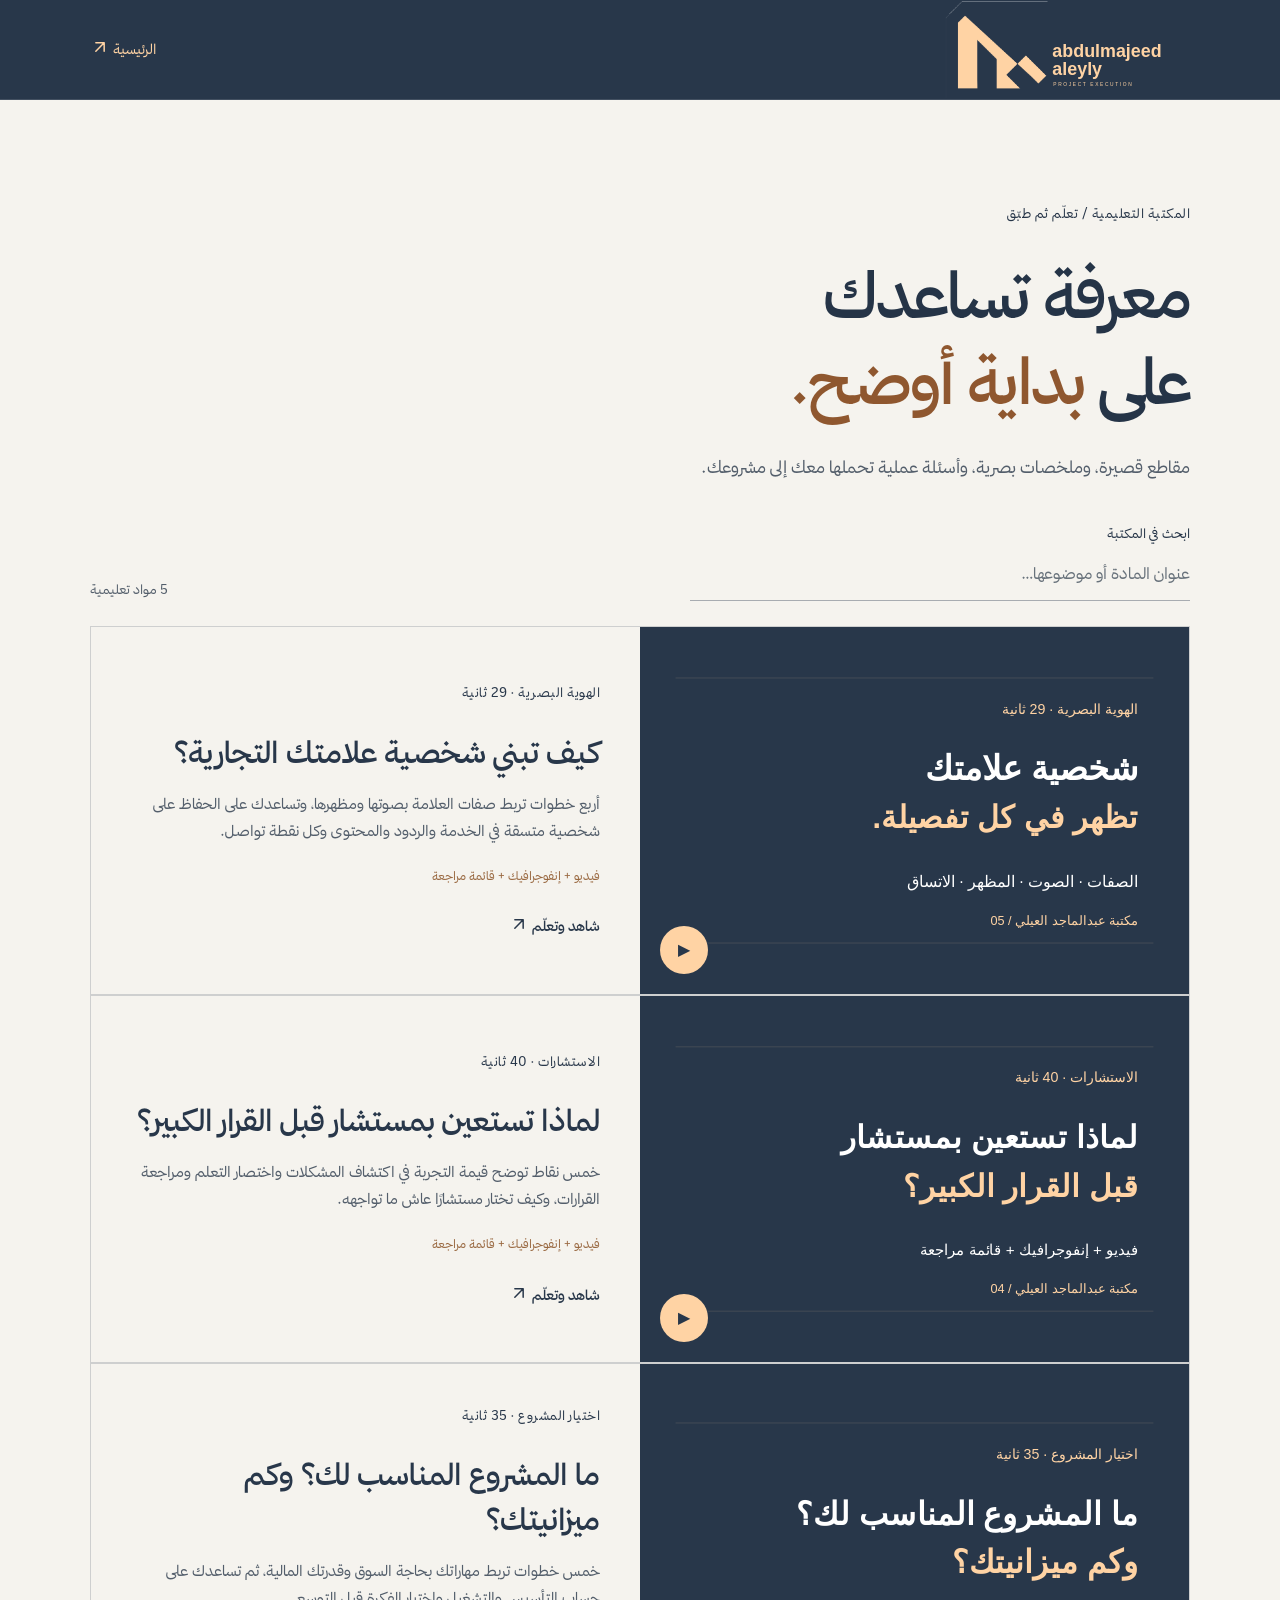
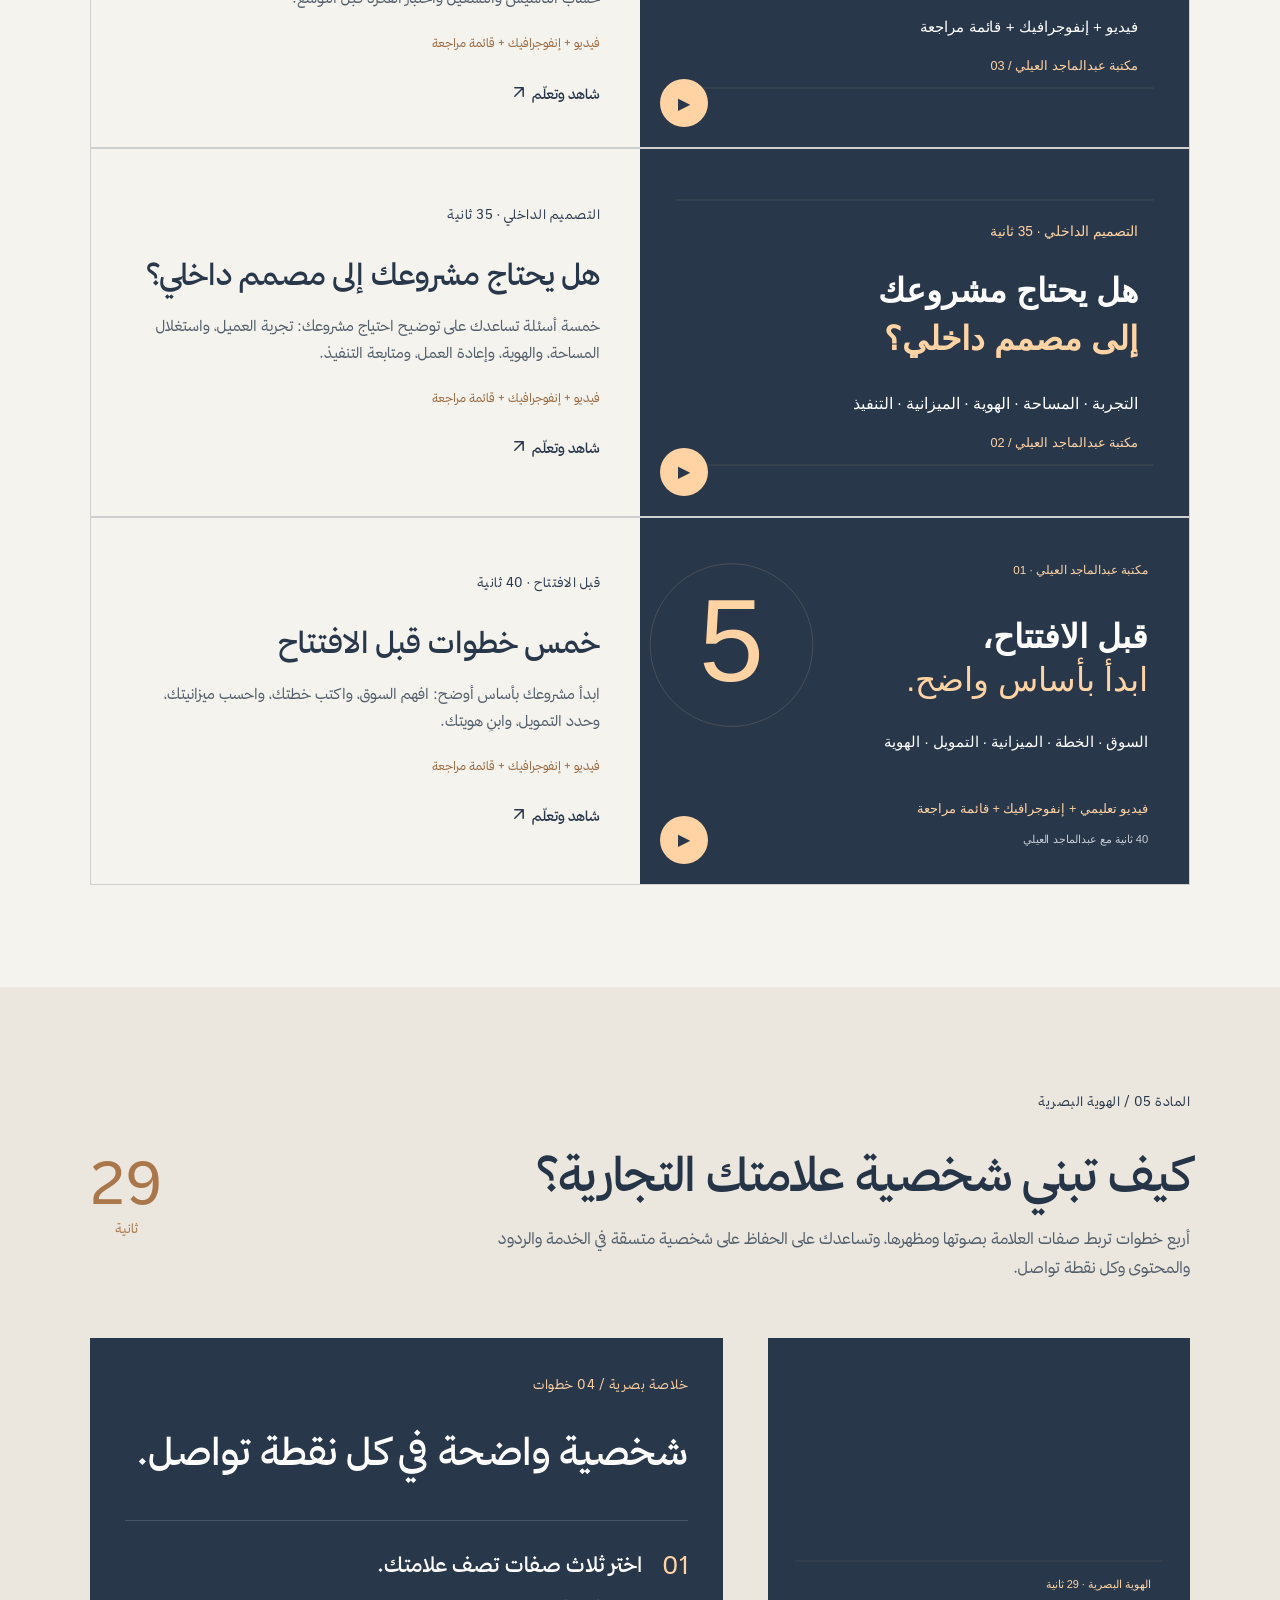
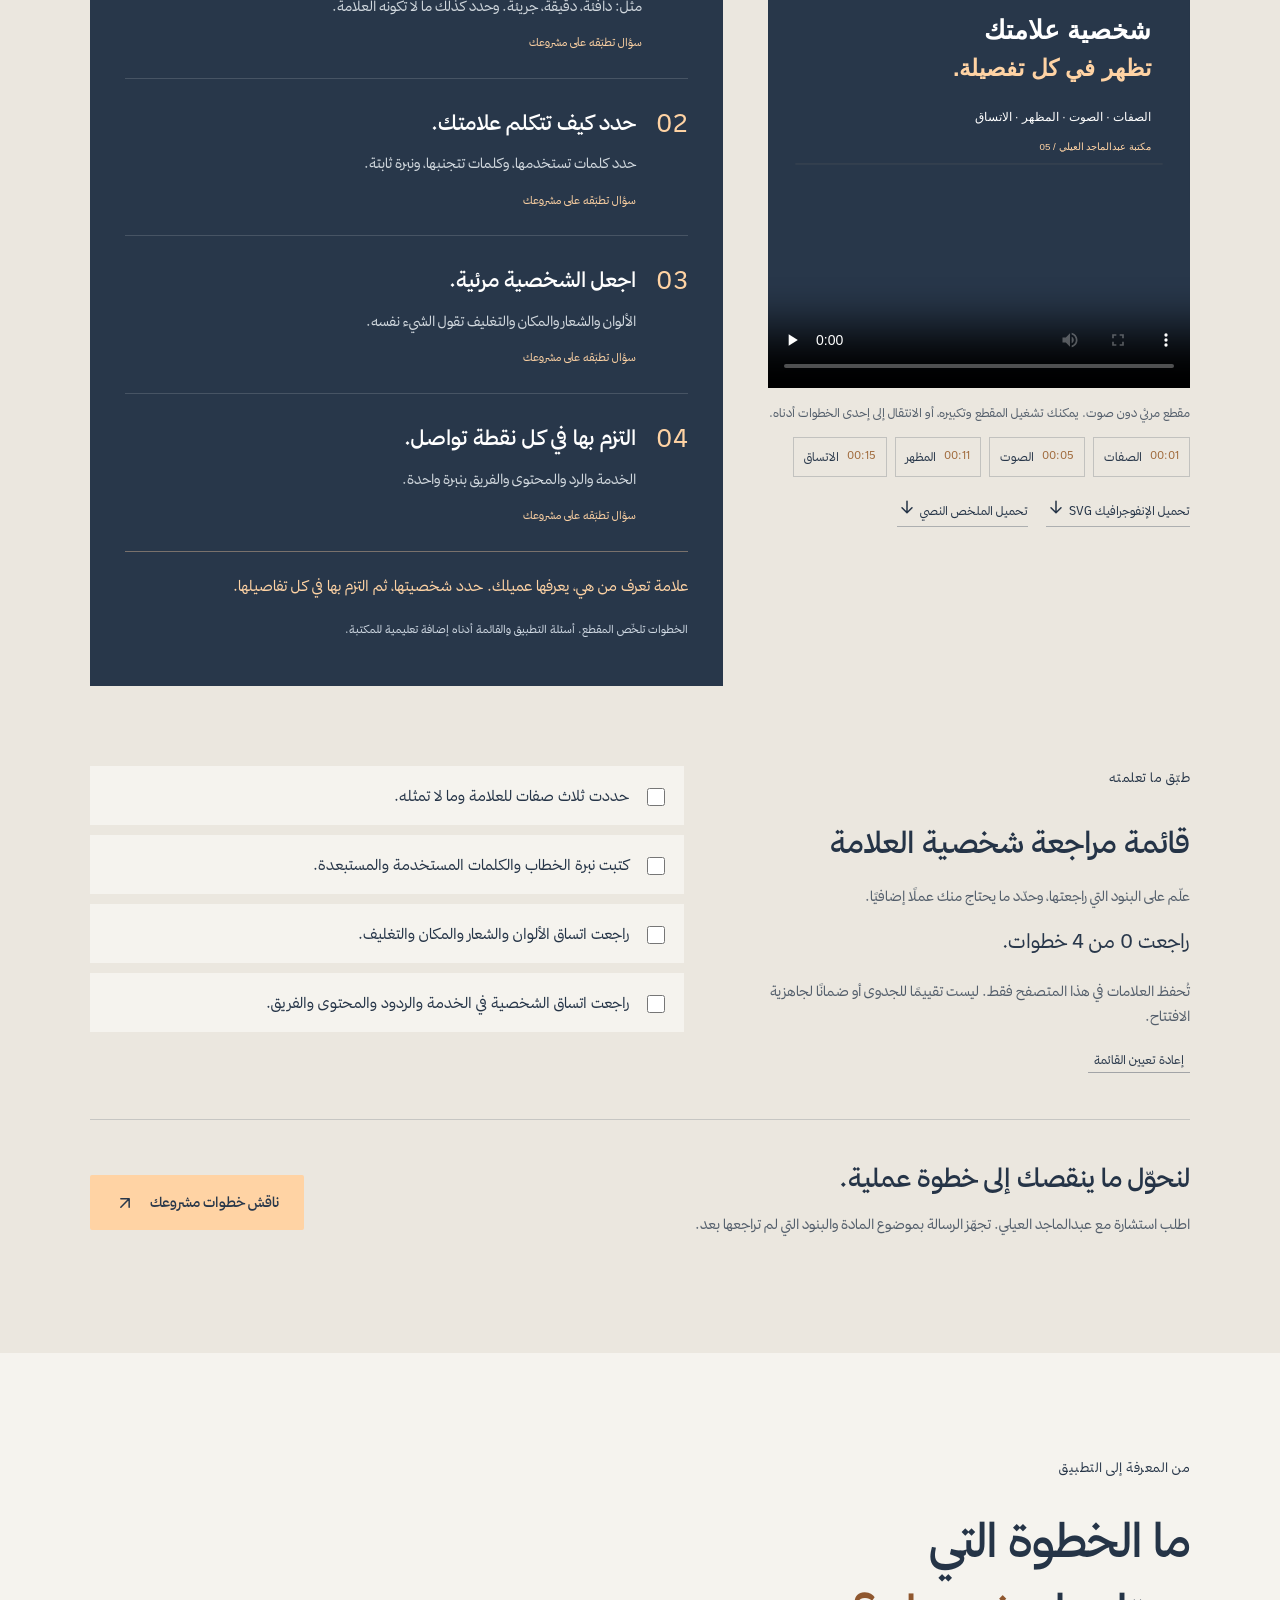
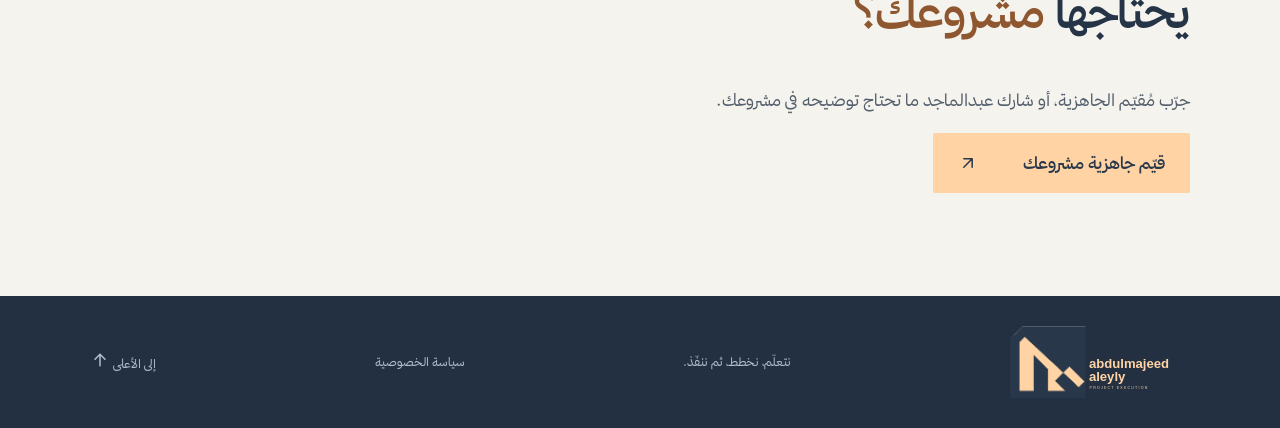
==== library.html @ bc098ac6 "Add brand personality lesson after approved removal of its black introduction" ====
<!doctype html>
<html lang="ar" dir="rtl">
<head>
<meta charset="utf-8">
<meta name="viewport" content="width=device-width,initial-scale=1">
<title>المكتبة التعليمية | عبدالماجد العيلي</title>
<meta name="description" content="فيديوهات وإنفوجرافيك وقوائم مراجعة لاختيار المشروع والميزانية والتصميم الداخلي والاستشارة وبناء شخصية العلامة مع عبدالماجد العيلي.">
<link rel="stylesheet" href="assets/font.css">
<link rel="stylesheet" href="style.css?v=20261105-polish">
<link rel="stylesheet" href="learning.css?v=20261105-polish">
<link rel="canonical" href="https://aleyly.github.io/abdulmajeed-aleyly-portfolio/library.html">
<meta name="theme-color" content="#28374a">
<link rel="icon" href="favicon.svg" type="image/svg+xml">
<meta property="og:type" content="website">
<meta property="og:locale" content="ar_SA">
<meta property="og:site_name" content="عبدالماجد العيلي">
<meta property="og:title" content="المكتبة التعليمية | عبدالماجد العيلي">
<meta property="og:description" content="فيديوهات وإنفوجرافيك وقوائم مراجعة لاختيار المشروع والميزانية والتصميم الداخلي والاستشارة وبناء شخصية العلامة مع عبدالماجد العيلي.">
<meta property="og:url" content="https://aleyly.github.io/abdulmajeed-aleyly-portfolio/library.html">
<meta property="og:image" content="https://aleyly.github.io/abdulmajeed-aleyly-portfolio/assets/social-share.jpg">
<meta property="og:image:width" content="1000">
<meta property="og:image:height" content="1200">
<meta property="og:image:alt" content="تصور تصميمي لبيرفكتو كوب في مجمع الملك فيصل الطبي بالطائف">
<meta name="twitter:card" content="summary_large_image">
<meta name="twitter:title" content="المكتبة التعليمية | عبدالماجد العيلي">
<meta name="twitter:description" content="فيديوهات وإنفوجرافيك وقوائم مراجعة لاختيار المشروع والميزانية والتصميم الداخلي والاستشارة وبناء شخصية العلامة مع عبدالماجد العيلي.">
<meta name="twitter:image" content="https://aleyly.github.io/abdulmajeed-aleyly-portfolio/assets/social-share.jpg">
<meta name="twitter:image:alt" content="تصميم داخلي لمقهى بيرفكتو كوب بأقواس وجلسات دافئة">
<link rel="stylesheet" href="enhancements.css?v=20261108-library">
<script type="application/ld+json">{"@context": "https://schema.org", "@type": "CollectionPage", "name": "المكتبة التعليمية — عبدالماجد العيلي", "url": "https://aleyly.github.io/abdulmajeed-aleyly-portfolio/library.html", "inLanguage": "ar", "mainEntity": [{"@type": "LearningResource", "name": "خمس خطوات قبل الافتتاح", "learningResourceType": "فيديو وإنفوجرافيك وقائمة مراجعة", "educationalLevel": "مبتدئ", "inLanguage": "ar", "url": "https://aleyly.github.io/abdulmajeed-aleyly-portfolio/library.html?lesson=before-opening#lesson-shell"}, {"@type": "LearningResource", "name": "هل يحتاج مشروعك إلى مصمم داخلي؟", "learningResourceType": "فيديو وإنفوجرافيك وقائمة مراجعة", "educationalLevel": "مبتدئ", "inLanguage": "ar", "url": "https://aleyly.github.io/abdulmajeed-aleyly-portfolio/library.html?lesson=interior-designer#lesson-shell"}, {"@type": "LearningResource", "name": "ما المشروع المناسب لك؟ وكم ميزانيتك؟", "learningResourceType": "فيديو وإنفوجرافيك وقائمة مراجعة", "educationalLevel": "مبتدئ", "inLanguage": "ar", "url": "https://aleyly.github.io/abdulmajeed-aleyly-portfolio/library.html?lesson=project-and-budget#lesson-shell"}, {"@type": "LearningResource", "name": "لماذا تستعين بمستشار قبل القرار الكبير؟", "learningResourceType": "فيديو وإنفوجرافيك وقائمة مراجعة", "educationalLevel": "مبتدئ", "inLanguage": "ar", "url": "https://aleyly.github.io/abdulmajeed-aleyly-portfolio/library.html?lesson=why-consultant#lesson-shell"}, {"@type": "LearningResource", "name": "كيف تبني شخصية علامتك التجارية؟", "learningResourceType": "فيديو وإنفوجرافيك وقائمة مراجعة", "educationalLevel": "مبتدئ", "inLanguage": "ar", "url": "https://aleyly.github.io/abdulmajeed-aleyly-portfolio/library.html?lesson=brand-personality#lesson-shell"}]}</script>
</head>
<body class="learning-page">
<a class="skip-link" href="#main-content">تجاوز إلى المحتوى</a>
<header>
<a href="index.html" aria-label="العودة للرئيسية">
<img src="assets/brand.svg" width="753" height="301" alt="عبدالماجد العيلي">
</a>
<a class="library-back" href="index.html">الرئيسية <span aria-hidden="true"><svg class="ui-arrow" width="20" height="20" viewBox="0 0 24 24" fill="none" stroke="currentColor" stroke-width="1.8" stroke-linecap="round" stroke-linejoin="round" aria-hidden="true" focusable="false"><path d="M7 17 17 7M7 7h10v10"/></svg></span></a>
</header>
<main id="main-content">
<section class="section library-intro">
<div class="eyebrow">المكتبة التعليمية / تعلّم ثم طبّق</div>
<h1>معرفة تساعدك<br>على <em>بداية أوضح.</em>
</h1>
<p>مقاطع قصيرة، وملخصات بصرية، وأسئلة عملية تحملها معك إلى مشروعك.</p>
<div class="library-controls">
<label for="learning-search">ابحث في المكتبة<input id="learning-search" type="search" placeholder="عنوان المادة أو موضوعها…" autocomplete="off">
</label>
<span id="lesson-count" aria-live="polite">
</span>
</div>
<div id="learning-catalog" class="learning-catalog">
</div>
<noscript>المادة الأولى: خمس خطوات قبل الافتتاح. <a href="assets/learning/before-opening.mp4">شاهد الفيديو</a> أو <a href="assets/learning/before-opening-infographic.svg">افتح الإنفوجرافيك</a>.<p>المادة الثانية: هل يحتاج مشروعك إلى مصمم داخلي؟ <a href="assets/learning/interior-designer.mp4">شاهد الفيديو</a> أو <a href="assets/learning/interior-designer-infographic.svg">افتح الإنفوجرافيك</a>.</p>
<p>المادة 3: ما المشروع المناسب لك؟ وكم ميزانيتك؟ <a href="assets/learning/project-and-budget.mp4">شاهد الفيديو</a> أو <a href="assets/learning/project-and-budget-infographic.svg">افتح الإنفوجرافيك</a> أو <a href="assets/learning/project-and-budget.txt">اقرأ الملخص</a>.</p><p>المادة 4: لماذا تستعين بمستشار قبل القرار الكبير؟ <a href="assets/learning/why-consultant.mp4">شاهد الفيديو</a> أو <a href="assets/learning/why-consultant-infographic.svg">افتح الإنفوجرافيك</a> أو <a href="assets/learning/why-consultant.txt">اقرأ الملخص</a>.</p>
<p>المادة الخامسة: كيف تبني شخصية علامتك التجارية؟ <a href="assets/learning/brand-personality.mp4">شاهد الفيديو</a> أو <a href="assets/learning/brand-personality-infographic.svg">افتح الإنفوجرافيك</a> أو <a href="assets/learning/brand-personality.txt">اقرأ الملخص</a>.</p>
</noscript>
</section>
<section id="lesson-shell" class="section lesson-shell" aria-labelledby="lesson-title">
</section>
<section class="section library-next">
<div class="eyebrow">من المعرفة إلى التطبيق</div>
<h2>ما الخطوة التي<br>يحتاجها <em>مشروعك؟</em>
</h2>
<p>جرّب مُقيّم الجاهزية، أو شارك عبدالماجد ما تحتاج توضيحه في مشروعك.</p>
<a class="button peach" href="index.html#consultation-tools">قيّم جاهزية مشروعك <span aria-hidden="true"><svg class="ui-arrow" width="20" height="20" viewBox="0 0 24 24" fill="none" stroke="currentColor" stroke-width="1.8" stroke-linecap="round" stroke-linejoin="round" aria-hidden="true" focusable="false"><path d="M7 17 17 7M7 7h10v10"/></svg></span></a>
</section>
</main>
<footer>
<img src="assets/brand.svg" width="753" height="301" alt="عبدالماجد العيلي" loading="lazy">
<span>نتعلّم، نخطط، ثم ننفّذ.</span>
<a href="privacy.html">سياسة الخصوصية</a>
<a href="#">إلى الأعلى <span aria-hidden="true"><svg class="ui-arrow" width="20" height="20" viewBox="0 0 24 24" fill="none" stroke="currentColor" stroke-width="1.8" stroke-linecap="round" stroke-linejoin="round" aria-hidden="true" focusable="false"><path d="M12 19V5m-6 6 6-6 6 6"/></svg></span></a>
</footer>
<script defer src="learning-data.js?v=20261108-brand">
</script>
<script defer src="learning.js?v=20261108-library">
</script>
</body>
</html>
---- assets/font.css ----
@font-face{font-family:"Thmanyah Sans";src:url("fonts/thmanyah-regular.woff2") format("woff2");font-weight:300 400;font-style:normal;font-display:swap}@font-face{font-family:"Thmanyah Sans";src:url("fonts/thmanyah-medium.woff2") format("woff2");font-weight:500 900;font-style:normal;font-display:swap}
---- style.css ----
:root{--navy:#28374a;--peach:#ffd3a4;--paper:#f5f3ee;--ink:#253447;--muted:#68727b}*{box-sizing:border-box}html{scroll-behavior:smooth;scroll-padding-top:100px}body{margin:0;background:var(--paper);color:var(--ink);font-family:'Thmanyah Sans',Tahoma,Arial,sans-serif;font-size:17px;line-height:1.8}button,input,select,textarea{font:inherit}a{color:inherit;text-decoration:none}button,a,summary{touch-action:manipulation}button{cursor:pointer}button:focus-visible,a:focus-visible,summary:focus-visible{outline:3px solid #c78448;outline-offset:6px}header{height:100px;background:var(--navy);color:#fff;display:flex;align-items:center;justify-content:space-between;padding:0 5.5%;border-bottom:1px solid #ffffff20}header img{width:245px;display:block}nav{display:flex;gap:38px;align-items:center;font-size:15px}nav a:last-child{color:var(--peach);border:1px solid #ffd3a455;padding:9px 20px}#menu{display:none}.hero{background:var(--navy);color:white;display:grid;grid-template-columns:1.05fr 1fr;min-height:700px}.hero-copy{padding:75px 10.5% 25px 8%}.eyebrow{font-size:13px;letter-spacing:.5px;display:flex;align-items:center;gap:10px;margin-bottom:25px}.eyebrow i{height:7px;width:7px;background:var(--peach);border-radius:50%}h1,h2,h3,p{margin-top:0}h1{font-size:clamp(43px,4.9vw,78px);line-height:1.35;letter-spacing:-2px;font-weight:500;margin-bottom:28px}em{font-style:normal;color:#b77f4d}.hero em,.contact em{color:var(--peach)}.hero p{font-size:18px;color:#e2e3e3;max-width:490px;line-height:2}.actions{display:flex;gap:28px;align-items:center;margin-top:35px}.button{border:0;display:inline-flex;align-items:center;justify-content:space-between;gap:45px;padding:15px 25px;font-weight:500;transition:.25s}.peach{background:var(--peach);color:var(--navy)}.button:hover{transform:translateY(-3px);box-shadow:0 8px 22px #0002}.text-link{font-size:15px}.hero-foot{margin-top:65px;border-top:1px solid #ffffff25;padding-top:20px;color:#d3d5d8;font-size:12px;display:flex;justify-content:space-between}.hero-foot a{font-size:25px}.hero-art{position:relative;overflow:hidden;display:flex;align-items:center;background:#223042}.hero-art svg{width:100%;height:100%;max-height:735px;transition:transform 1s}.hero-art:hover svg{transform:scale(1.035)}.art-note{position:absolute;bottom:25px;left:25px;right:25px;display:flex;justify-content:space-between;align-items:center;color:var(--peach);font-size:12px}.art-note small{opacity:.7}.city-strip{padding:26px 5.5%;display:flex;align-items:center;justify-content:space-between;border-bottom:1px solid #28374a25}.city-strip>span{font-size:13px;color:var(--muted)}.city-strip div{display:flex;gap:35px;font-size:19px}.city-strip b{font-weight:400;color:#b98657}.section{padding:100px 7%;scroll-margin-top:0}h2{font-size:clamp(34px,3.7vw,55px);line-height:1.5;font-weight:500;letter-spacing:-1px}.about{display:grid;grid-template-columns:1fr 1fr;gap:9%;padding-top:120px;padding-bottom:120px}.about-text>p:first-child{font-size:25px;line-height:1.9}.about-text>p:nth-child(2){color:var(--muted);font-size:16px}.signature{border-top:1px solid #28374a25;margin-top:30px;padding-top:22px;font-size:21px}.signature span{display:block;color:var(--muted);font-size:12px}.section-head{display:flex;justify-content:space-between;align-items:end;margin-bottom:40px;gap:30px}.section-head p{color:var(--muted);font-size:15px}.section-head h2{margin-bottom:0}.services{background:#ebe9e2}.service-list{border-top:1px solid #28374a40}details{border-bottom:1px solid #28374a40}summary{list-style:none;display:flex;align-items:center;gap:35px;cursor:pointer;padding:25px 0}summary::-webkit-details-marker{display:none}summary h3{font-size:27px;font-weight:400;margin:0}.num{font-size:13px;color:var(--muted);direction:ltr}.plus{margin-right:auto;font-size:27px;font-weight:300}details[open] .plus{transform:rotate(45deg)}.service-body{padding:0 65px 30px 15%;max-width:850px;color:var(--muted);font-size:16px}.tags{display:flex;gap:10px;margin-top:20px;flex-wrap:wrap}.tags span{font-size:12px;border:1px solid #28374a30;padding:4px 13px}.filters{display:flex;gap:10px;margin:40px 0 25px;flex-wrap:wrap}.filters button{padding:9px 20px;border:1px solid #28374a30;border-radius:0;background:transparent;color:var(--navy);font-size:14px}.filters .active{background:var(--navy);color:white}.project-grid{display:grid;grid-template-columns:repeat(3,1fr);gap:22px}.project{border:1px solid #28374a25;background:transparent;text-align:right;padding:0;color:var(--navy);transition:transform .25s}.project:hover{transform:translateY(-5px)}.project-visual{height:210px;display:flex;align-items:center;justify-content:center;position:relative;background:#e5dfd4;overflow:hidden}.project:nth-child(3n+2) .project-visual{background:#d5dbd8}.project:nth-child(3n) .project-visual{background:#e9d6c3}.project-visual:before{content:'';position:absolute;width:180px;height:180px;border:1px solid #28374a25;transform:rotate(45deg)}.project-visual strong{font-size:33px;font-weight:500;z-index:1}.project-visual small{position:absolute;bottom:12px;right:16px;font-size:10px;letter-spacing:2px}.project-info{padding:20px;display:flex;justify-content:space-between;gap:10px;align-items:center}.project-info h3{font-size:18px;margin:0;font-weight:500}.project-info p{font-size:12px;color:var(--muted);margin:2px 0 0}.project-info>span{font-size:23px}.fine{font-size:12px;color:var(--muted);margin:20px 0 0}.brands{padding-top:35px;padding-bottom:65px}.brand-line{display:flex;justify-content:space-between;gap:25px;flex-wrap:wrap;border-top:1px solid #28374a20;padding-top:30px}.brand-line span{font-size:25px}.locations{background:#eae8e1}.location-layout{display:grid;grid-template-columns:.8fr 1.2fr;gap:30px}.loc{border:0;border-bottom:1px solid #28374a30;background:transparent;padding:18px;width:100%;text-align:right;display:flex;align-items:center;justify-content:space-between;color:var(--navy)}.loc.active{background:var(--navy);color:white}.loc strong{display:block;font-size:18px;font-weight:500}.loc small{font-size:11px;opacity:.7}.map-panel{min-height:440px;background:#d9ddd7;display:flex;flex-direction:column}iframe{border:0;flex:1;width:100%;min-height:360px;filter:grayscale(.65)}#map-caption{padding:15px;font-size:13px;background:#dfe1d9}.steps{display:grid;grid-template-columns:repeat(3,1fr);gap:50px;margin-top:50px}.steps article{border-top:1px solid #28374a45;padding-top:20px}.steps span{font-size:13px;color:#a16d42}.steps h3{font-size:24px;margin:15px 0}.steps p{font-size:15px;color:var(--muted)}.contact{background:var(--navy);color:white;display:grid;grid-template-columns:1fr 1fr;gap:9%}.contact p{color:#c9d0d8;font-size:15px}.contact-email{display:block;width:fit-content;font-size:25px;margin-top:35px;border-bottom:1px solid #ffd3a460;padding-bottom:8px}.phone{display:block;width:fit-content;font-size:19px;margin:15px 0}.socials{display:flex;gap:25px;color:var(--peach);font-size:14px;margin-top:30px}.form-row{display:grid;grid-template-columns:1fr 1fr;gap:20px}label{display:block;font-size:13px;margin-bottom:24px}input,select,textarea{display:block;width:100%;border:0;border-bottom:1px solid #ffffff50;border-radius:0;background:transparent;color:white;outline:none;padding:13px 0;font-size:15px}input:focus,textarea:focus,select:focus{border-color:var(--peach)}option{color:var(--navy);background:var(--paper)}input::placeholder,textarea::placeholder{color:#b3bdc9}textarea{resize:vertical}.consent{display:flex;gap:10px;align-items:start;color:#d3dbe2;font-size:11px}.consent input{width:16px;height:16px;margin:3px 0;accent-color:var(--peach)}form .button{width:100%}form .fine{font-size:10px}footer{background:#223042;color:#b4bfcd;display:flex;align-items:center;justify-content:space-between;padding:30px 5.5%;font-size:12px}footer img{width:180px}.floating{position:fixed;bottom:20px;left:20px;background:var(--peach);color:var(--navy);padding:10px 20px;box-shadow:0 4px 25px #0002;font-size:13px;z-index:5}dialog{background:var(--paper);border:0;color:var(--navy);padding:45px;max-width:600px;width:90%;max-height:85vh}dialog::backdrop{background:#101a29bb;backdrop-filter:blur(5px)}.close{position:absolute;left:15px;top:8px;font-size:30px;background:none;border:0;color:var(--navy)}dialog h2{font-size:35px}dialog p{font-size:16px}dialog .button{margin-top:20px}dialog small{display:block;margin-top:15px;color:var(--muted)}[hidden]{display:none!important}@media(max-width:1000px){nav{gap:20px}.hero-copy{padding:55px 8% 25px}.hero{min-height:auto}.hero-foot{margin-top:35px}.city-strip div{gap:15px;font-size:15px}.section{padding:75px 6%}.project-grid{grid-template-columns:repeat(2,1fr)}.about{gap:5%}.contact{gap:5%}.contact-email{font-size:20px}}@media(max-width:700px){header{height:82px;padding:0 6%}header img{width:200px}#menu{display:block;background:none;border:0;color:var(--peach);font-size:26px}nav{display:none;position:absolute;top:82px;left:0;right:0;background:var(--navy);padding:25px;z-index:10;flex-direction:column;align-items:stretch}nav.open{display:flex}.hero{grid-template-columns:1fr}.hero-copy{padding:50px 7% 25px}h1{font-size:48px}.hero p{font-size:16px}.hero-art{height:400px}.hero-art svg{height:520px}.art-note{bottom:14px}.city-strip{display:block;padding:22px 6%}.city-strip div{margin-top:10px;gap:10px;justify-content:space-between;font-size:13px}.city-strip b{font-size:10px}.section{padding:60px 7%}.about,.contact{grid-template-columns:1fr;gap:30px}.about-text>p:first-child{font-size:22px}.section-head{display:block}.section-head p{margin-top:22px}h2{font-size:36px}.service-body{padding-right:0;padding-left:0}summary{gap:20px}summary h3{font-size:22px}.project-grid{grid-template-columns:1fr 1fr;gap:12px}.project-visual{height:160px}.project-visual strong{font-size:24px}.project-info{padding:12px}.project-info h3{font-size:16px}.project-info p{font-size:10px}.filters{gap:8px}.filters button{font-size:12px;padding:8px 12px}.brand-line{gap:20px}.brand-line span{font-size:21px}.location-layout{grid-template-columns:1fr}.map-panel{min-height:350px}.steps{grid-template-columns:1fr;gap:20px}.steps h3{margin:8px 0}.steps p{margin-bottom:0}.contact-email{font-size:24px}.form-row{gap:16px}footer{flex-wrap:wrap;gap:20px}footer span{display:none}.actions{gap:20px}.button{gap:30px}.floating{bottom:12px;left:12px}dialog{padding:40px 25px}}@media(prefers-reduced-motion:reduce){html{scroll-behavior:auto}*{transition:none!important}}

.project-visual img{width:100%;height:100%;object-fit:cover;position:relative;z-index:1;transition:transform .4s}.project:hover .project-visual img{transform:scale(1.035)}.media-badge{position:absolute;bottom:12px;right:12px;z-index:2;background:#28374ae8;color:white;padding:3px 10px;font-size:10px}.project{animation:portfolio-in .25s ease-out}@keyframes portfolio-in{from{opacity:.3;transform:translateY(6px)}to{opacity:1;transform:translateY(0)}}dialog.has-gallery{max-width:980px}.media-disclosure{font-size:12px;color:#68727b}.gallery-stage{background:#e8e5df}.gallery-stage>img{display:block;width:100%;height:auto;max-height:58vh;object-fit:contain}.gallery-controls{display:flex;justify-content:center;gap:25px;align-items:center;padding:8px}.gallery-controls button{border:1px solid #28374a40;background:transparent;color:var(--navy);padding:3px 20px;font-size:22px}.gallery-thumbs{display:flex;gap:8px;overflow:auto;padding:12px 0 20px}.gallery-thumb{padding:3px;border:2px solid transparent;background:none;flex:0 0 100px}.gallery-thumb.active{border-color:#b77f4d}.gallery-thumb img{width:100%;height:65px;object-fit:cover;display:block}@media(max-width:700px){.gallery-thumb{flex-basis:75px}.gallery-thumb img{height:50px}.has-gallery h2{font-size:29px}}@media(prefers-reduced-motion:reduce){.project{animation:none}}
#gallery-count{direction:ltr;unicode-bidi:isolate;min-width:55px;text-align:center}

.featured-hero{position:relative;min-height:680px}.featured-hero>img{width:100%;height:100%;position:absolute;inset:0;object-fit:cover;object-position:center}.featured-hero:after{content:'';position:absolute;inset:65% 0 0;background:linear-gradient(transparent,#142033dd);pointer-events:none}.featured-hero .art-note{z-index:1;gap:15px;flex-wrap:wrap}.latest{display:grid;grid-template-columns:1fr 1fr;gap:8%;align-items:center;background:#ebe7df}.latest p{color:var(--muted);max-width:500px}.latest .latest-location{font-size:14px;color:#a16c3e}.latest figure{margin:0}.latest figure img{display:block;width:100%;height:auto;max-height:620px;object-fit:contain;background:#28374a}.latest figcaption{font-size:11px;color:var(--muted);padding-top:10px}.about-text p{line-height:1.95}.about-text>p:first-child{font-size:23px}.project-visual img{object-fit:contain;background:#dfdad0}@media(max-width:700px){.featured-hero{min-height:520px;height:520px}.latest{grid-template-columns:1fr;gap:30px}.latest figure img{max-height:600px}}
.actions{flex-wrap:wrap}.actions .button,.actions .text-link{white-space:nowrap}.actions .button{gap:25px}
.consultation-tools{background:#eae7df}.tool-tabs{display:flex;border-bottom:1px solid #28374a40;gap:12px}.tool-tabs button{padding:18px 25px;background:none;border:1px solid transparent;border-bottom:0;color:var(--navy);font-size:16px}.tool-tabs [aria-selected=true]{background:var(--navy);color:var(--peach)}.tool-panel{background:var(--paper);padding:40px}.tool-intro{display:flex;justify-content:space-between;gap:30px;border-bottom:1px solid #28374a20;margin-bottom:30px;padding-bottom:15px}.tool-kicker{font-size:22px}.tool-intro p{font-size:13px;color:var(--muted);max-width:390px}.quiz-progress{display:flex;justify-content:space-between;font-size:12px;color:var(--muted)}progress{width:100%;height:5px;border:0;margin:12px 0 25px;accent-color:#b77f4d}progress::-webkit-progress-bar{background:#dedbd3}progress::-webkit-progress-value{background:#b77f4d}#quiz-heading{font-size:30px;font-weight:500;outline:none}.quiz-options{border:0;padding:0;margin:0;display:grid;grid-template-columns:1fr 1fr;gap:14px}.quiz-option{position:relative;display:flex;align-items:center;gap:15px;border:1px solid #28374a30;padding:19px;margin:0;font-size:16px;cursor:pointer}.quiz-option input{width:18px;height:18px;margin:0;accent-color:var(--navy);flex:0 0 18px}.quiz-option:has(input:checked){background:#ffd3a43b;border-color:#a26b3c}.quiz-option:focus-within{outline:2px solid #a26b3c;outline-offset:2px}.option-number{color:#9d6e43;font-size:13px}.quiz-nav{display:flex;gap:15px;margin-top:28px}.tool-outline{background:transparent;border:1px solid #28374a50;color:var(--navy)}button:disabled{opacity:.4;cursor:not-allowed;transform:none!important;box-shadow:none!important}.result-summary{font-size:22px;max-width:850px}.quiz-result h4,.stage-dialog h4{font-size:18px;font-weight:500;margin-bottom:10px}.quiz-result li{padding:5px 0;font-size:16px}.answers-review summary{padding:15px 0;font-size:14px;display:block}.answers-review dl{display:grid;grid-template-columns:1fr 2fr;gap:10px;padding-bottom:15px;font-size:13px}.answers-review dd{margin:0;color:var(--muted)}.tool-ctas{display:flex;gap:15px;flex-wrap:wrap;margin-top:25px}.tool-ctas .button{font-size:14px;gap:15px}.quiz-result-actions{display:flex;gap:25px;margin-top:25px}.quiz-result-actions button{border:0;border-bottom:1px solid #28374a60;background:none;color:var(--navy);font-size:13px;padding:4px 0}.planner-inputs{display:grid;grid-template-columns:1fr 1fr;gap:30px}.planner-inputs label{color:var(--navy);font-size:14px}.planner-inputs select{color:var(--navy);border:1px solid #28374a40;padding:12px;margin-top:10px;background:transparent}.timeline-summary{display:flex;align-items:center;justify-content:space-between;gap:30px;margin:10px 0 35px;padding:25px;background:var(--navy);color:white}.timeline-summary span{display:block;font-size:12px;color:#d5dbe2}.timeline-summary strong{font-size:42px;line-height:1.5;color:var(--peach);font-weight:500}.timeline-summary small{font-size:18px}.timeline-summary p{font-size:13px;margin:0;color:#e1e5e8}.timeline-stages{display:grid;grid-template-columns:repeat(4,1fr);gap:15px}.timeline-stage{padding:22px 16px;background:transparent;border:1px solid #28374a35;color:var(--navy);text-align:right;display:flex;flex-direction:column;transition:background .2s}.timeline-stage:hover{background:#ffd3a42b}.stage-number{font-size:13px;color:#a16c3e}.timeline-stage h3{font-size:20px;font-weight:500;margin:18px 0 10px}.timeline-stage strong{font-size:17px;font-weight:500}.stage-track{height:5px;background:#ddd8ce;margin:20px 0 12px}.stage-track i{display:block;height:100%;background:#b77f4d;min-width:10%}.timeline-stage small{font-size:10px;color:var(--muted)}.stage-more{font-size:12px;margin-top:20px}.planner-assumptions{margin-top:25px;font-size:13px}.planner-assumptions p{color:var(--muted);max-width:900px}.consultation-card{border-top:1px solid #28374a35;padding-top:25px;margin-top:30px}.consultation-card h3{font-size:26px;font-weight:500;margin-bottom:8px}.consultation-card p{font-size:15px;color:var(--muted)}.stage-dialog{max-width:700px}.stage-dialog h3{font-size:30px;font-weight:500}.stage-dialog p{font-size:15px}.stage-close{position:absolute;top:8px;left:15px;background:transparent;border:0;color:var(--navy);font-size:30px}.phase-specific{background:#ffd3a433;padding:16px}.sr-only{position:absolute;width:1px;height:1px;padding:0;margin:-1px;overflow:hidden;clip:rect(0,0,0,0);white-space:nowrap;border:0}@media(max-width:1000px){.timeline-stages{grid-template-columns:1fr 1fr}.tool-intro{display:block}.tool-intro p{max-width:none;margin-top:10px}}@media(max-width:700px){.tool-tabs{gap:0}.tool-tabs button{font-size:13px;padding:14px 12px;flex:1}.tool-panel{padding:24px 18px}.tool-kicker{font-size:20px}#quiz-heading{font-size:25px}.quiz-options{grid-template-columns:1fr}.quiz-option{padding:16px;font-size:14px}.quiz-nav .button{padding:12px 18px;gap:15px}.planner-inputs{grid-template-columns:1fr;gap:0}.timeline-summary{display:block;padding:20px}.timeline-summary p{margin-top:10px}.timeline-stages{grid-template-columns:1fr}.timeline-stage{padding:20px}.timeline-stage h3{margin:10px 0}.stage-track{margin:15px 0 8px}.stage-more{margin-top:12px}.tool-ctas{flex-direction:column}.tool-ctas .button{width:100%;justify-content:center}.answers-review dl{grid-template-columns:1fr;gap:4px}.answers-review dd{margin-bottom:10px}.stage-dialog{padding:40px 24px}.result-summary{font-size:19px}}
@media(min-width:701px) and (max-width:1100px){header{height:82px}header img{width:200px}#menu{display:block;background:none;border:0;color:var(--peach);font-size:26px}nav{display:none;position:absolute;top:82px;left:0;right:0;background:var(--navy);padding:25px;z-index:10;flex-direction:column;align-items:stretch}nav.open{display:flex}}
---- learning.css ----
.learning-home{background:#e8e5dd}.learning-home .section-head h2{max-width:650px}.learning-card{display:grid;grid-template-columns:1fr 1fr;border:1px solid #28374a30;background:var(--paper);color:var(--navy);overflow:hidden;transition:box-shadow .2s}.learning-card:hover{box-shadow:0 10px 30px #28374a12}.learning-cover{position:relative;background:var(--navy)}.learning-cover img{display:block;width:100%;height:100%;object-fit:contain}.lesson-play{position:absolute;bottom:20px;left:20px;background:var(--peach);color:var(--navy);width:48px;height:48px;display:grid;place-items:center;border-radius:50%;font-size:16px}.learning-card-copy{padding:40px;align-self:center}.learning-card h3{font-size:30px;font-weight:500;line-height:1.5;margin-bottom:15px}.learning-card p{font-size:15px;color:var(--muted)}.learning-card strong{display:block;margin-top:25px;font-size:14px;font-weight:500}.learning-format{font-size:12px;color:#996840}.library-visit{display:inline-block;border-bottom:1px solid #28374a70;margin-top:25px;font-size:14px}.library-back{color:var(--peach);font-size:14px}.library-intro{padding-bottom:65px}.library-intro h1{font-size:clamp(42px,5vw,70px);font-weight:500}.library-intro>p{color:var(--muted);max-width:650px}.library-controls{display:flex;justify-content:space-between;align-items:end;gap:30px;margin:40px 0 25px}.library-controls label{font-size:13px;flex:1;max-width:500px;margin:0}.library-controls input{color:var(--navy);border-bottom:1px solid #28374a60}.library-controls input::placeholder{color:#68727b}.library-controls>span{font-size:13px;color:var(--muted)}.learning-empty{padding:25px;border:1px dashed #28374a55}.lesson-shell{background:#ebe7df}.lesson-heading{display:flex;justify-content:space-between;align-items:center;gap:30px;margin-bottom:40px}.lesson-heading h2{margin-bottom:15px;outline:none}.lesson-heading p{font-size:16px;color:var(--muted);max-width:720px}.lesson-length{font-size:60px;font-weight:300;line-height:1;color:#aa774b;text-align:center}.lesson-length small{display:block;font-size:13px;margin-top:10px}.lesson-layout{display:grid;grid-template-columns:.8fr 1.2fr;gap:45px;align-items:start}.lesson-video-col{position:sticky;top:30px}.lesson-video-col video{width:100%;aspect-ratio:9/16;max-height:650px;display:block;background:var(--navy);object-fit:contain}.lesson-media-note{font-size:12px;color:var(--muted);margin:14px 0}.lesson-chapters{display:flex;gap:8px;flex-wrap:wrap}.lesson-chapters button{border:1px solid #28374a35;background:transparent;color:var(--navy);padding:8px 10px;display:flex;gap:8px;font-size:12px}.lesson-chapters button:hover{background:var(--peach)}.lesson-chapters bdi{color:#a16c3e;font-size:11px}.lesson-downloads{display:flex;gap:18px;flex-wrap:wrap;margin-top:20px}.lesson-downloads a{font-size:12px;border-bottom:1px solid #28374a50;padding-bottom:5px}.lesson-caption{font-size:11px;color:var(--muted);margin-top:20px}.lesson-infographic{background:var(--navy);padding:35px;color:white}.lesson-infographic>.eyebrow{color:var(--peach)}.lesson-infographic h3{font-size:38px;line-height:1.6;font-weight:500}.lesson-infographic em{color:var(--peach)}.lesson-infographic ol{list-style:none;padding:0;margin:0}.lesson-infographic li{display:flex;gap:20px;padding:25px 0;border-top:1px solid #ffffff25}.info-number{font-size:25px;color:var(--peach);font-weight:300;line-height:1.5}.lesson-infographic h4{font-size:21px;margin:0 0 10px;font-weight:500}.lesson-infographic li p{font-size:14px;color:#d2d9df;margin:0}.lesson-infographic details{border:0}.lesson-infographic summary{font-size:11px;color:var(--peach);padding:14px 0 0;display:block}.lesson-infographic details p{padding-top:12px;font-size:13px}.lesson-infographic>.lesson-caption{color:#b8c3d0}.lesson-practice{display:grid;grid-template-columns:1fr 1.3fr;gap:50px;padding:45px 0;border-bottom:1px solid #28374a30;margin-top:35px}.lesson-practice h3{font-size:30px;font-weight:500;margin-bottom:15px}.lesson-practice p{font-size:14px;color:var(--muted)}#checklist-status{font-size:20px;color:var(--navy)}.learning-checklist{padding:0;border:0;margin:0}.learning-checklist label{display:flex;align-items:start;gap:14px;background:var(--paper);padding:16px;margin-bottom:10px;font-size:15px;cursor:pointer}.learning-checklist input{width:18px;height:18px;flex:0 0 18px;margin-top:6px;accent-color:var(--navy)}.learning-checklist label:has(input:checked){background:#ffd3a440}.learning-reset{background:none;border:0;border-bottom:1px solid #28374a60;color:var(--navy);font-size:12px}.learning-consult{display:flex;gap:35px;justify-content:space-between;align-items:center;padding-top:35px}.learning-consult h3{font-size:26px;font-weight:500;margin-bottom:10px}.learning-consult p{font-size:14px;color:var(--muted);max-width:620px}.learning-consult .button{white-space:nowrap;font-size:14px;gap:15px}.library-next p{color:var(--muted)}@media(max-width:1000px){.learning-card-copy{padding:25px}.lesson-layout{gap:25px}.lesson-infographic{padding:25px}.lesson-infographic h3{font-size:30px}.lesson-infographic h4{font-size:19px}.learning-consult{align-items:start;flex-direction:column}.lesson-practice{gap:25px}.learning-card h3{font-size:26px}}@media(max-width:700px){.learning-card,.lesson-layout,.lesson-practice{grid-template-columns:1fr}.learning-card-copy{padding:25px}.learning-card h3{font-size:25px}.lesson-heading{align-items:start}.lesson-length{font-size:40px}.lesson-video-col{position:static}.lesson-video-col video{max-height:590px}.lesson-infographic{padding:25px}.lesson-practice{padding-top:25px;gap:15px}.library-controls{display:block}.library-controls>span{display:block;margin-top:15px}.lesson-heading h2{font-size:31px}.lesson-infographic h3{font-size:32px}.learning-consult .button{width:100%;justify-content:center}.learning-checklist label{font-size:14px}.lesson-infographic li{gap:15px}.learning-page .section{padding-left:6%;padding-right:6%}}

.lesson-conclusion{border-top:1px solid #ffd3a460;padding-top:20px;color:#ffd3a4;font-size:15px;line-height:1.9}.lesson-infographic h3{max-width:24ch}
---- enhancements.css ----
/* Launch refinement layer: preserves the original navy/peach identity. */
.academic-note{font-size:13px!important;border-right:2px solid #a46d3e;padding-right:12px}.project{position:relative;text-align:right}.project-info{display:block;padding:20px 20px 5px}.project-info h3{margin:0}.project-open{background:none;border:0;color:var(--navy);text-align:right;padding:0;font:inherit;font-size:20px;min-height:44px}.project-open::after{content:'';position:absolute;inset:0;z-index:1}.project-open:focus-visible::after{outline:3px solid #8d522b;outline-offset:3px}.project-facts{margin:0;padding:0 20px 22px;display:grid;gap:8px}.project-facts>div{display:grid;grid-template-columns:85px 1fr;gap:12px;border-bottom:1px solid #28374a18;padding:7px 0;font-size:12px}.project-facts dt{color:#46515e}.project-facts dd{margin:0;color:var(--navy)}.detail-facts{padding:15px 0}.detail-facts>div{font-size:15px;grid-template-columns:110px 1fr}.project-detail-image img{display:block;width:100%;height:auto;max-height:52vh;object-fit:contain;background:#e4e0d7}.project-grid{margin-top:22px}.project-visual img{object-fit:contain}.number-grid{display:grid;grid-template-columns:repeat(3,1fr);gap:30px;margin-top:35px}.number-grid article{border-top:1px solid #28374a50;padding-top:20px}.number-grid strong{font-size:55px;font-weight:400}.number-grid h3{font-size:21px;font-weight:500;margin:0}.number-grid p,.template-note{font-size:13px;color:#535e6b}.proof-section{background:#eae7df}.testimonials{padding-top:70px}.testimonial-template{padding:30px;border:1px dashed #28374a60;max-width:850px;margin-top:30px}.template-badge{display:inline-block;background:#28374a;color:#ffd3a4;padding:4px 12px;font-size:11px}.testimonial-template>p{font-size:24px;margin:25px 0}.testimonial-template>div{display:flex;gap:25px;font-size:14px}.testimonial-template>div>span{color:#535e6b}@media(max-width:700px){.project-grid{grid-template-columns:1fr}.project-visual{height:235px}.number-grid{gap:16px}.number-grid h3{font-size:16px}.number-grid p{font-size:11px}.testimonial-template>div{flex-direction:column;gap:8px}.detail-facts>div{font-size:13px;grid-template-columns:95px 1fr}}

.team-grid{display:grid;grid-template-columns:repeat(3,1fr);gap:25px;margin-top:30px}.team-card{border:1px solid #28374a30}.team-card img{display:block;width:100%;height:auto;aspect-ratio:1;object-fit:cover}.team-card>div{padding:24px}.team-card h3{font-size:23px;font-weight:500;margin:18px 0 5px}.team-card p{font-size:14px;color:#535e6b;margin:0}@media(max-width:700px){.team-grid{grid-template-columns:1fr}.team-card{display:grid;grid-template-columns:120px 1fr}.team-card>div{padding:16px}.team-card h3{font-size:19px;margin-top:12px}.team-card img{align-self:center}.team-card .template-badge{font-size:10px}}

.session-fee{font-size:13px;color:#46515e;margin-top:18px}.noscript-contact{border:1px solid #28374a50;padding:25px}.noscript-contact a{text-decoration:underline;text-underline-offset:4px}

.confirmed-location{border:1px solid #28374a35;padding:28px;display:flex;justify-content:space-between;align-items:center;gap:30px}.confirmed-location h3{font-size:27px;font-weight:500;margin-bottom:8px}.confirmed-location p{margin-bottom:8px}.location-verification{font-size:12px;color:#46515e}.contact-primary{margin:15px 0}.contact .session-fee,.contact-alternative{color:#e1e6ed!important;font-size:13px}.contact form h3{font-size:24px;font-weight:500;margin-bottom:30px}.contact form label>span{font-size:11px}.consent-row{margin:15px 0 25px}.consent-row .consent{margin-bottom:10px}.consent-row>a{font-size:12px;color:var(--peach);text-decoration:underline;text-underline-offset:4px}.contact-status{padding:15px 0;font-size:14px!important;min-height:1.5em}.contact-status.success{border-right:3px solid #b6e9c9;padding:15px;color:#d5f4df!important}.contact-status.error{border-right:3px solid var(--peach);padding:15px;color:#ffe1bc!important}.contact #contact-fallback{color:var(--peach);border-color:#ffd3a470;width:100%;justify-content:center}.privacy-content{max-width:1050px;margin:auto}.privacy-content h1{font-size:50px}.privacy-content h2{font-size:27px;letter-spacing:0;margin-top:40px}.privacy-content p,.privacy-content li{font-size:17px}.privacy-content a{overflow-wrap:anywhere;text-decoration:underline;text-underline-offset:4px}.privacy-content .button{text-decoration:none;margin-top:25px}@media(max-width:700px){.confirmed-location{display:block;padding:22px}.confirmed-location .button{margin-top:20px;font-size:13px;padding:12px}.privacy-content h1{font-size:36px}.privacy-content p,.privacy-content li{font-size:15px}}

:root{--muted:#535e6b}em{color:#8f572f}.hero em,.contact em{color:var(--peach)}.skip-link{position:absolute;top:8px;right:8px;z-index:100;background:var(--peach);color:var(--navy);padding:12px 20px;transform:translateY(-160%)}.skip-link:focus{transform:none}a:focus-visible,button:focus-visible,summary:focus-visible,input:focus-visible,select:focus-visible,textarea:focus-visible{outline:3px solid #9a582a;outline-offset:4px}.hero :focus-visible,.contact :focus-visible,header :focus-visible,footer :focus-visible,.lesson-infographic :focus-visible{outline-color:var(--peach)}.contact input,.contact select,.contact textarea{color:white;border-color:#b9c4d0}.contact input::placeholder,.contact textarea::placeholder{color:#c2ccd7}.contact .fine{color:#d6dee8}.contact label{color:#f4f6f8}.contact .consent{font-size:13px}.eyebrow{color:inherit}.media-badge{color:#fff}.art-note small{opacity:1;color:#f6dbc1}.hero-foot{color:#e3e7eb}.project-visual small{color:#28374a}.timeline-stage small{color:#4e5967}.option-number,.num,.stage-number{color:#81502c}.learning-caption,.lesson-caption{color:#535e6b}.lesson-infographic .lesson-caption{color:#d3dce6}button,a,input,select,summary{scroll-margin:25px}.contact-primary{min-height:48px}.library-back{color:var(--peach)}@media(prefers-reduced-motion:reduce){*,*::before,*::after{animation:none!important;transition:none!important;scroll-behavior:auto!important}html{scroll-behavior:auto!important}}
header img,footer img{height:auto}

/* Taste-skill review: one action vocabulary, shared content edges, restrained pointer feedback. */
:root{--content-edge:7%}.section{padding-inline:var(--content-edge)}.project:hover{transform:translateY(-2px)}.project-visual img{transition:transform .2s ease}.project:hover .project-visual img{transform:scale(1.02)}.button:active{transform:translateY(1px)}nav a:not(:last-child){text-underline-offset:6px}nav a:not(:last-child):hover{text-decoration:underline}.project-facts>div{font-size:13px}.project-facts dd{line-height:1.6}.template-note{max-width:780px}#team .section-head p,#projects .section-head p{max-width:380px}@media(max-width:700px){.hero h1{font-size:44px;line-height:1.4}.hero .button{justify-content:space-between;width:100%}.hero .text-link{min-height:44px;display:inline-flex;align-items:center}.hero .actions{align-items:stretch}.project-facts>div{font-size:14px}.project-info{padding-top:16px}}

/* Service-led polish: readable Arabic, shared edges and calm interaction. */
:root{--content-edge:clamp(24px,7vw,112px);--space-section:clamp(64px,8vw,112px)}
.section{padding-block:var(--space-section)}header,.city-strip,footer{padding-inline:var(--content-edge)}
.hero-copy{padding-inline:clamp(24px,7vw,112px) clamp(24px,4vw,64px)}
.hero h1{font-size:clamp(40px,4.4vw,68px);letter-spacing:-1px}.hero p{font-size:17px}
.project{animation:none}.project-visual::before{display:none}.project-visual{height:260px;background:#dfdad0!important}.project-visual img{object-fit:cover}
.project-open{font-size:22px}.project-facts>div{font-size:14px}.project-facts dt{color:#535e6b}.project-info{padding:24px 24px 8px}.project-facts{padding-inline:24px;padding-bottom:24px}
.button{min-height:48px;transition:background-color 140ms,color 140ms,transform 140ms;border-radius:2px}.button:hover{box-shadow:none;transform:none}.button:active{transform:translateY(1px) scale(.985)}
.fine,.signature span,.hero-foot,.contact form .fine,.tags span,.location-verification,.template-note,.template-badge{font-size:13px}.media-badge{font-size:12px}.team-card,.testimonial-template{background:transparent}
.featured-hero::after{display:none}.art-note{background:var(--navy);padding:12px 16px;left:24px;right:24px;bottom:24px}.art-note small{font-size:12px}
@media(hover:hover) and (pointer:fine){.button:hover{transform:translateY(-1px);background-color:#f5c18c}.button.tool-outline:hover{background-color:#ffd3a42b}.project:hover{transform:translateY(-2px)}.project:hover .project-visual img{transform:scale(1.02)}}
@media(max-width:700px){.hero-copy{padding:40px 24px 24px}.hero h1{font-size:40px}.hero .featured-hero{min-height:420px;height:420px}.project-visual{height:300px}.section-head{margin-bottom:32px}.hero-foot{margin-top:32px}.tool-tabs button,.filters button{min-height:44px}.socials{gap:20px;flex-wrap:wrap}footer{padding-bottom:76px}.floating{min-height:44px;display:flex;align-items:center}.project-facts>div{grid-template-columns:90px 1fr}}
@media(prefers-reduced-motion:reduce){.project:hover,.button:hover,.button:active,.project:hover .project-visual img{transform:none!important}}

.steps span,.latest .latest-location{color:#81502c}

/* Text fields remain legible without iOS focus zoom. */
input,select,textarea{font-size:16px}.contact-status:empty{display:none}.contact-status:focus{outline-offset:5px}

/* Vector arrows retain their text color and never fall back to emoji on iOS. */
.ui-arrow{display:inline-block;width:20px;height:20px;min-width:20px;flex:0 0 20px;vertical-align:-.2em;overflow:visible;pointer-events:none}.hero-foot .ui-arrow{width:24px;height:24px}.button>span[aria-hidden],.text-link>span[aria-hidden]{display:inline-flex;align-items:center;justify-content:center}.text-link{display:inline-flex;align-items:center;gap:12px}
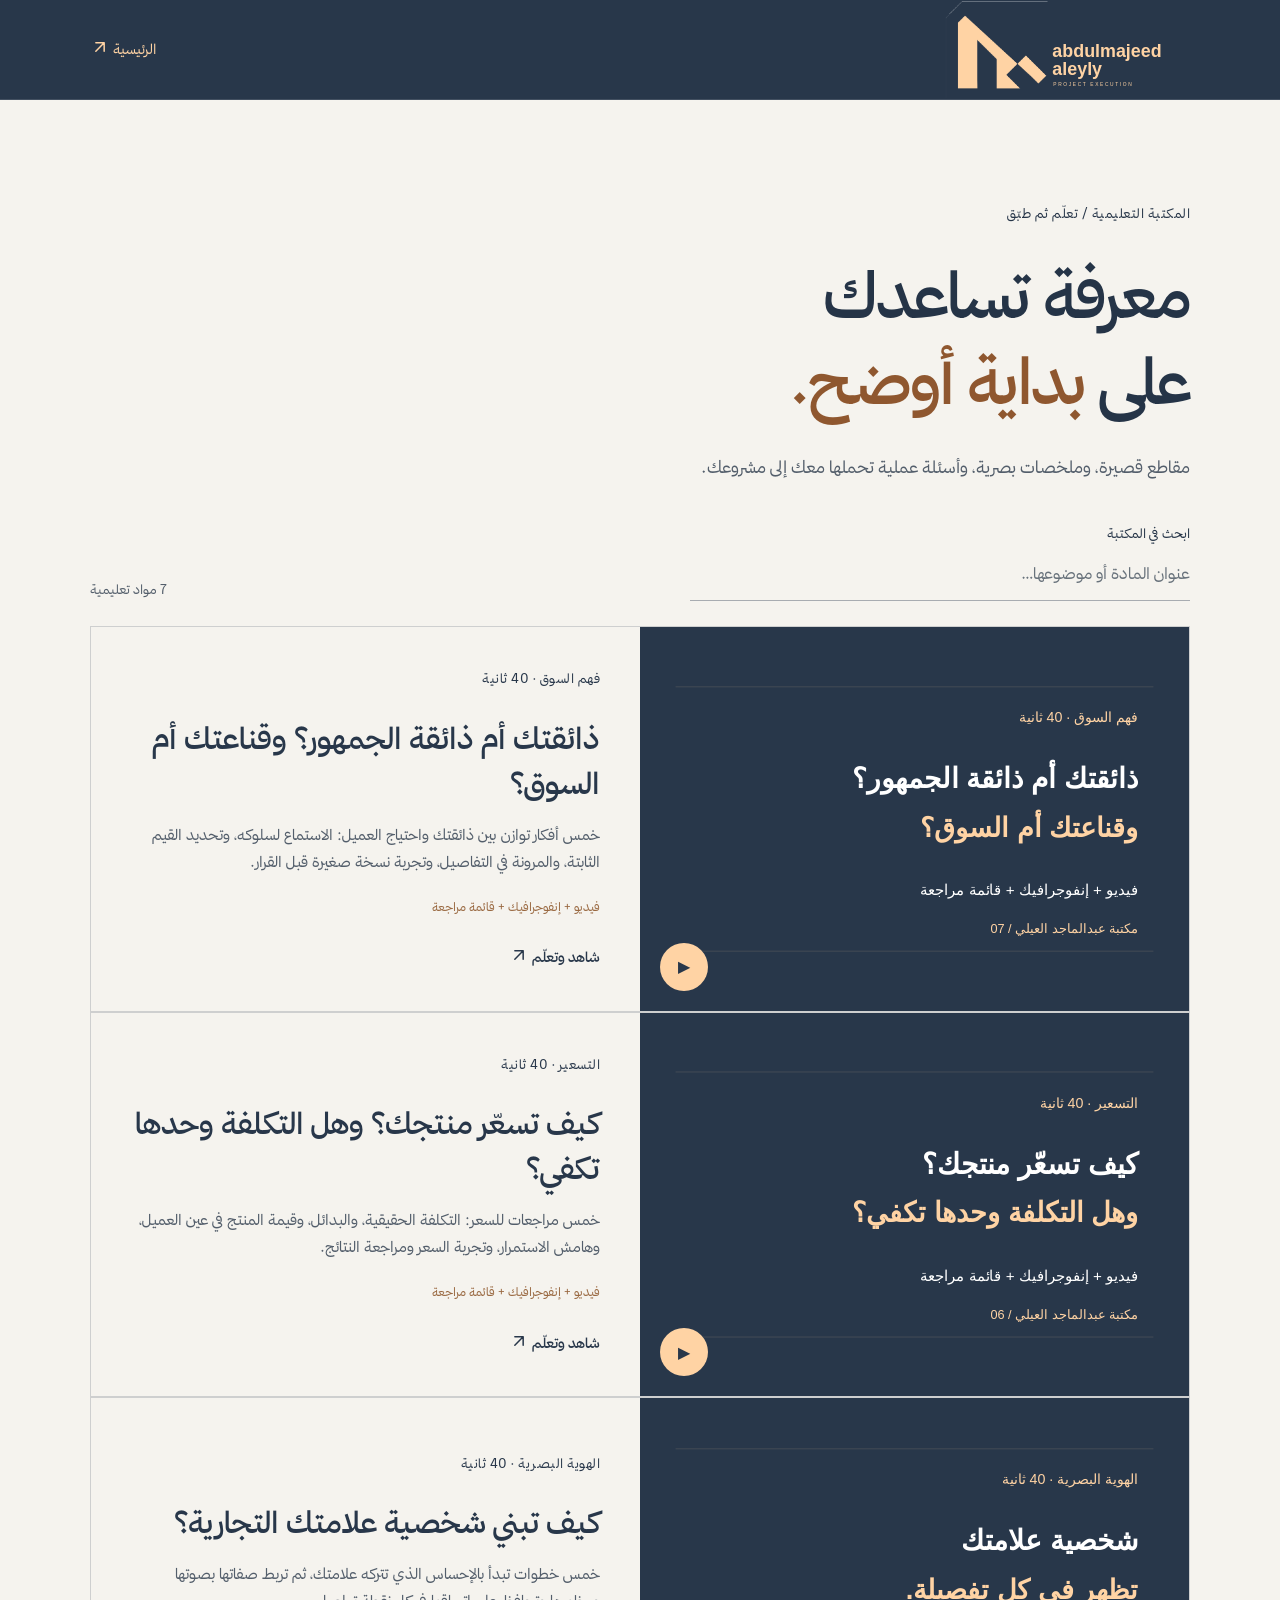
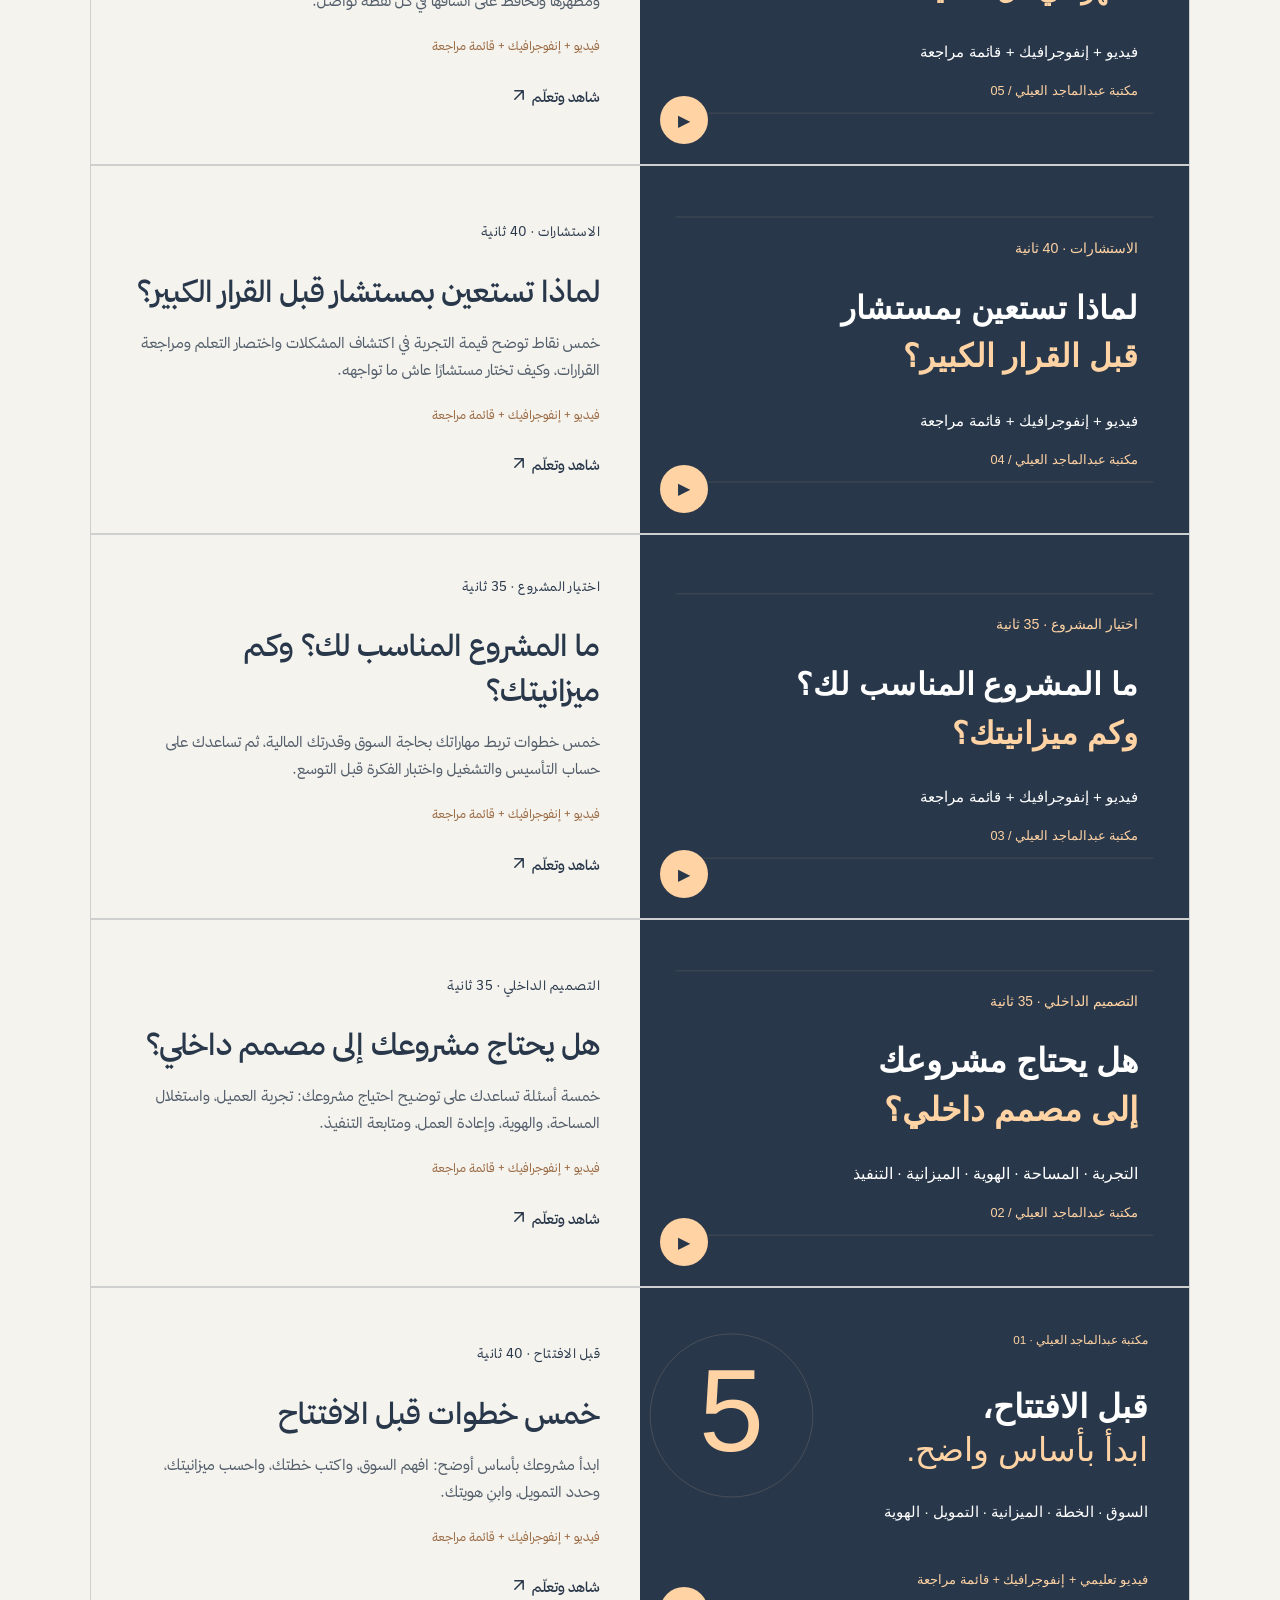
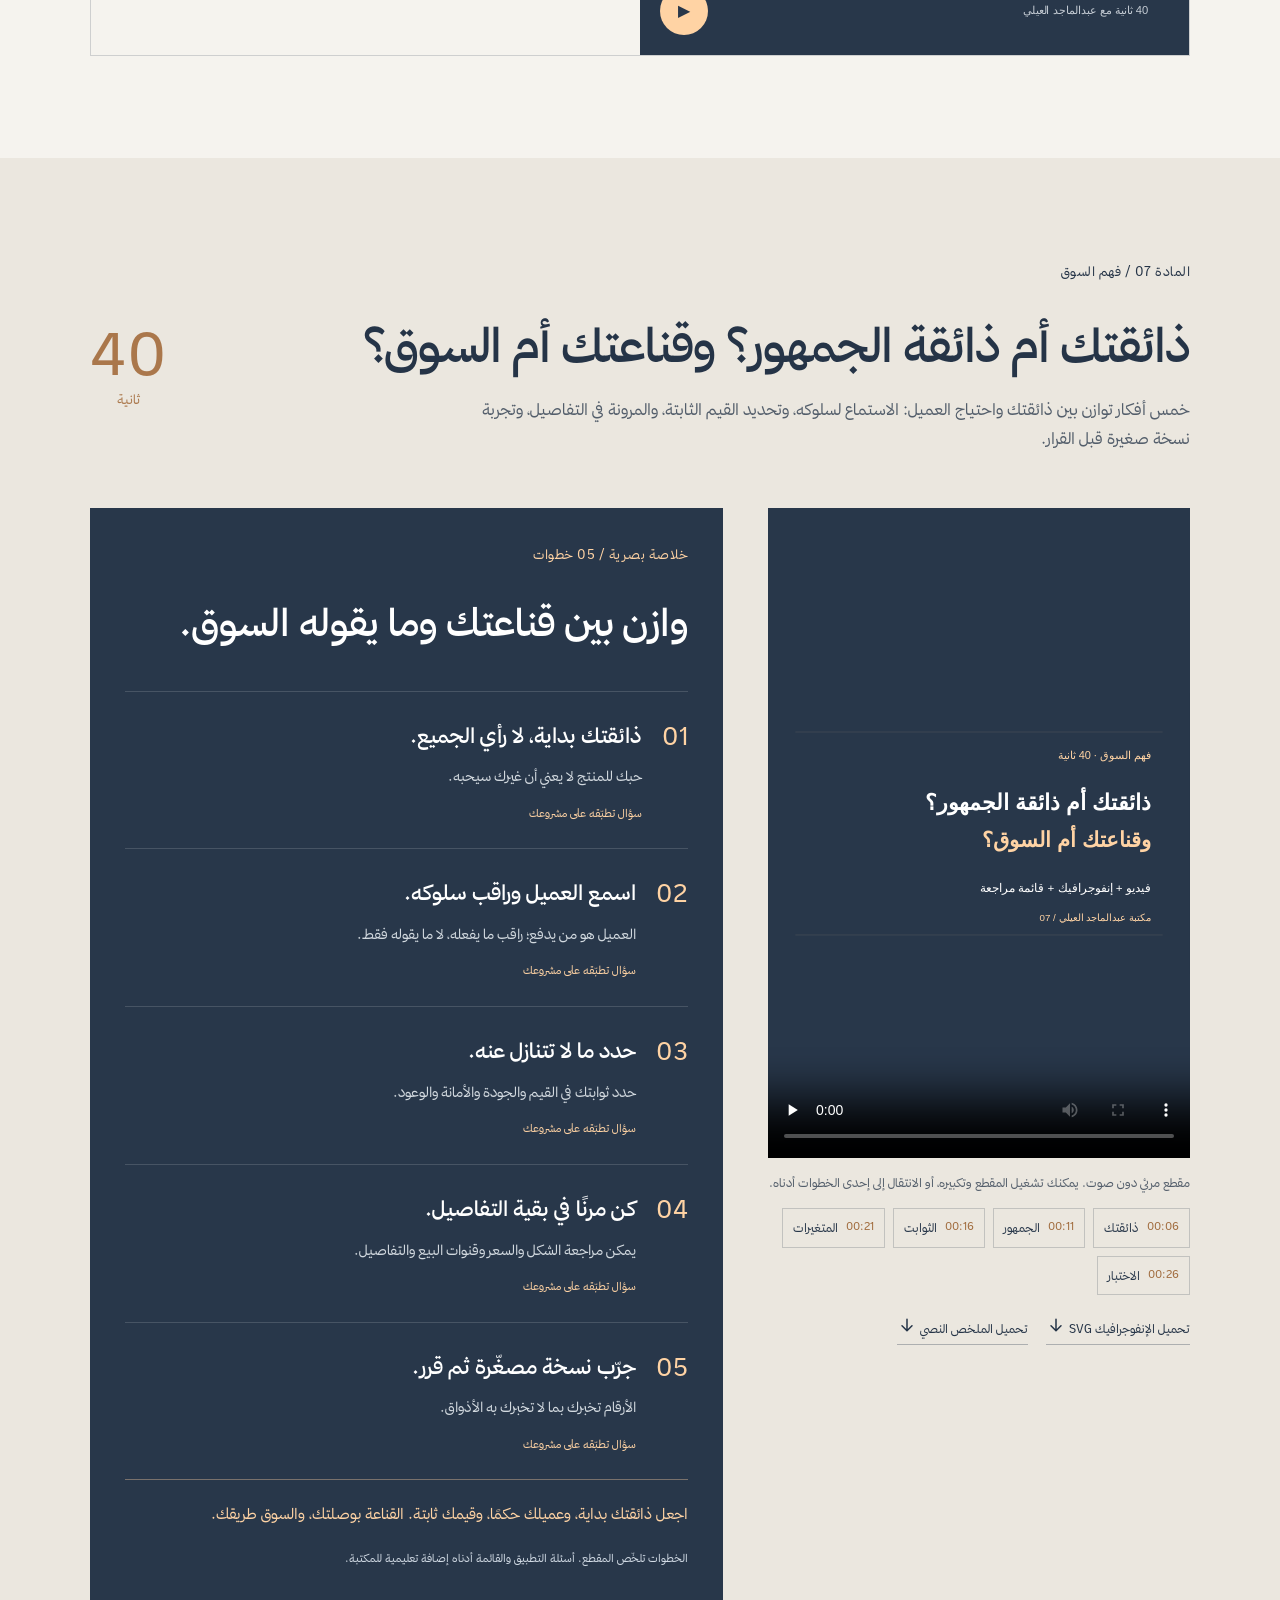
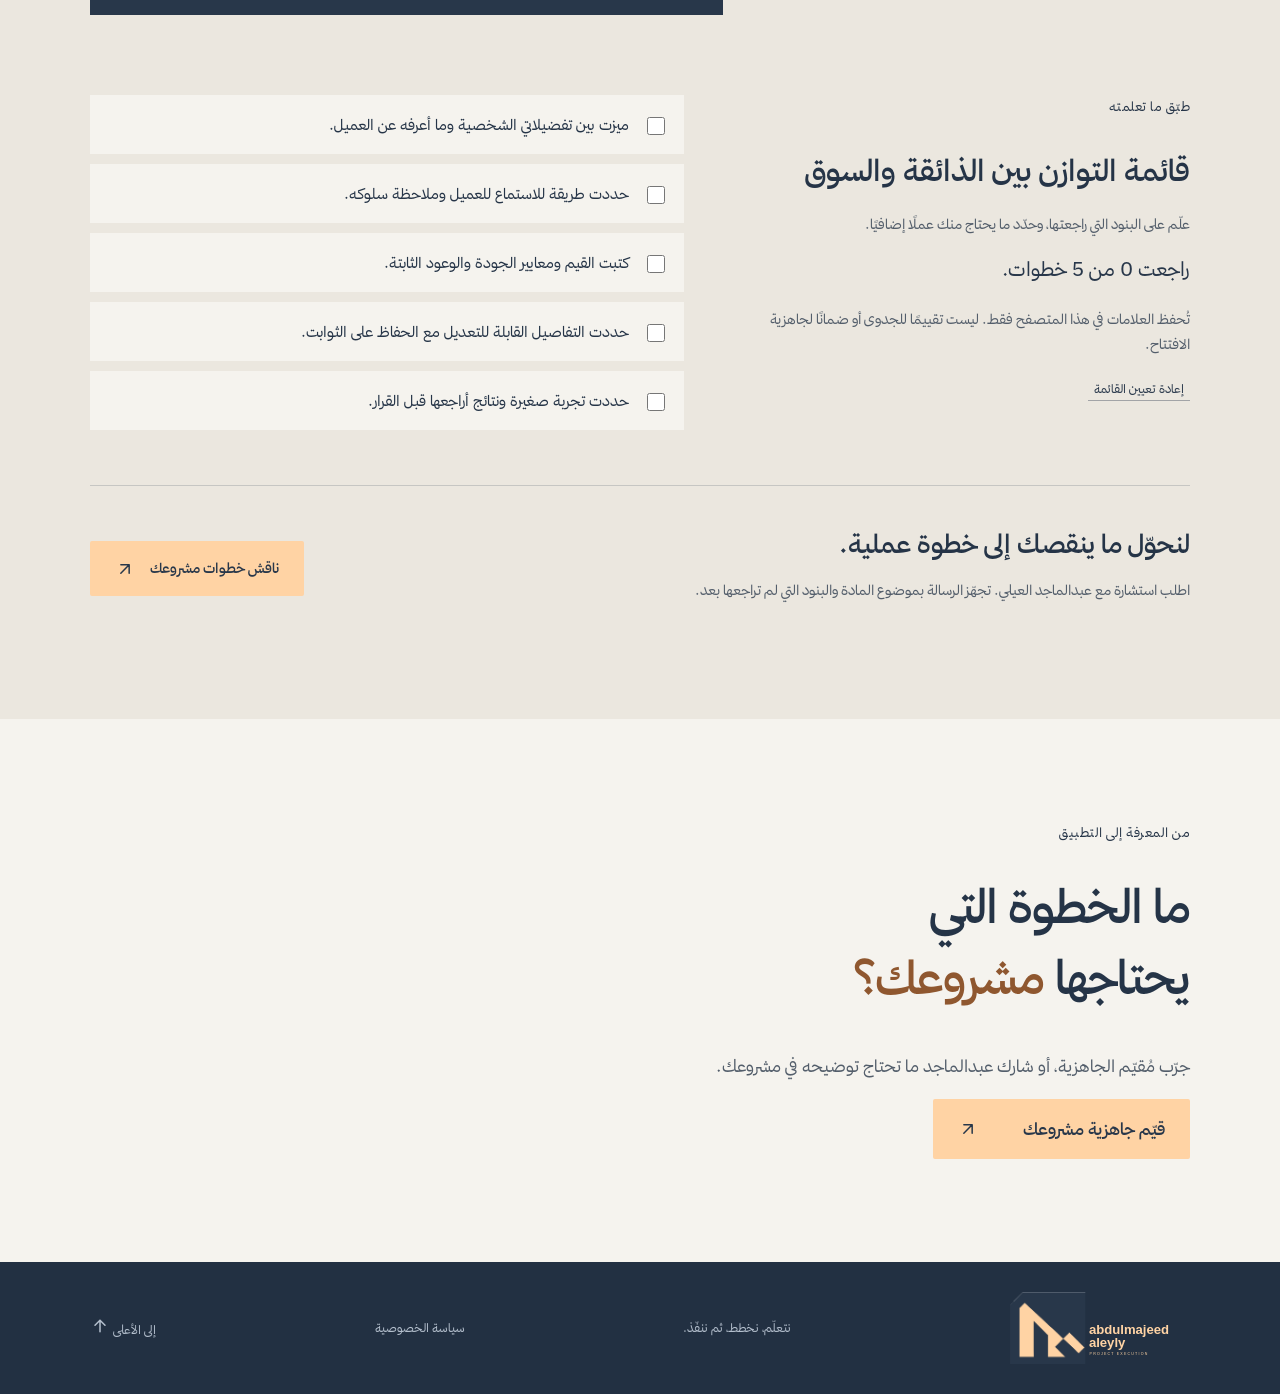
==== commit 13d86796: "Restore complete brand personality lesson and add pricing and market lessons" ====
--- a/library.html
+++ b/library.html
@@ -4,7 +4,7 @@
 <meta charset="utf-8">
 <meta name="viewport" content="width=device-width,initial-scale=1">
 <title>المكتبة التعليمية | عبدالماجد العيلي</title>
-<meta name="description" content="فيديوهات وإنفوجرافيك وقوائم مراجعة لاختيار المشروع والميزانية والتصميم الداخلي والاستشارة وبناء شخصية العلامة مع عبدالماجد العيلي.">
+<meta name="description" content="فيديوهات وإنفوجرافيك وقوائم مراجعة لاختيار المشروع والميزانية والتصميم والهوية والتسعير وفهم السوق والاستشارة مع عبدالماجد العيلي.">
 <link rel="stylesheet" href="assets/font.css">
 <link rel="stylesheet" href="style.css?v=20261105-polish">
 <link rel="stylesheet" href="learning.css?v=20261105-polish">
@@ -15,7 +15,7 @@
 <meta property="og:locale" content="ar_SA">
 <meta property="og:site_name" content="عبدالماجد العيلي">
 <meta property="og:title" content="المكتبة التعليمية | عبدالماجد العيلي">
-<meta property="og:description" content="فيديوهات وإنفوجرافيك وقوائم مراجعة لاختيار المشروع والميزانية والتصميم الداخلي والاستشارة وبناء شخصية العلامة مع عبدالماجد العيلي.">
+<meta property="og:description" content="فيديوهات وإنفوجرافيك وقوائم مراجعة لاختيار المشروع والميزانية والتصميم والهوية والتسعير وفهم السوق والاستشارة مع عبدالماجد العيلي.">
 <meta property="og:url" content="https://aleyly.github.io/abdulmajeed-aleyly-portfolio/library.html">
 <meta property="og:image" content="https://aleyly.github.io/abdulmajeed-aleyly-portfolio/assets/social-share.jpg">
 <meta property="og:image:width" content="1000">
@@ -23,11 +23,11 @@
 <meta property="og:image:alt" content="تصور تصميمي لبيرفكتو كوب في مجمع الملك فيصل الطبي بالطائف">
 <meta name="twitter:card" content="summary_large_image">
 <meta name="twitter:title" content="المكتبة التعليمية | عبدالماجد العيلي">
-<meta name="twitter:description" content="فيديوهات وإنفوجرافيك وقوائم مراجعة لاختيار المشروع والميزانية والتصميم الداخلي والاستشارة وبناء شخصية العلامة مع عبدالماجد العيلي.">
+<meta name="twitter:description" content="فيديوهات وإنفوجرافيك وقوائم مراجعة لاختيار المشروع والميزانية والتصميم والهوية والتسعير وفهم السوق والاستشارة مع عبدالماجد العيلي.">
 <meta name="twitter:image" content="https://aleyly.github.io/abdulmajeed-aleyly-portfolio/assets/social-share.jpg">
 <meta name="twitter:image:alt" content="تصميم داخلي لمقهى بيرفكتو كوب بأقواس وجلسات دافئة">
 <link rel="stylesheet" href="enhancements.css?v=20261108-library">
-<script type="application/ld+json">{"@context": "https://schema.org", "@type": "CollectionPage", "name": "المكتبة التعليمية — عبدالماجد العيلي", "url": "https://aleyly.github.io/abdulmajeed-aleyly-portfolio/library.html", "inLanguage": "ar", "mainEntity": [{"@type": "LearningResource", "name": "خمس خطوات قبل الافتتاح", "learningResourceType": "فيديو وإنفوجرافيك وقائمة مراجعة", "educationalLevel": "مبتدئ", "inLanguage": "ar", "url": "https://aleyly.github.io/abdulmajeed-aleyly-portfolio/library.html?lesson=before-opening#lesson-shell"}, {"@type": "LearningResource", "name": "هل يحتاج مشروعك إلى مصمم داخلي؟", "learningResourceType": "فيديو وإنفوجرافيك وقائمة مراجعة", "educationalLevel": "مبتدئ", "inLanguage": "ar", "url": "https://aleyly.github.io/abdulmajeed-aleyly-portfolio/library.html?lesson=interior-designer#lesson-shell"}, {"@type": "LearningResource", "name": "ما المشروع المناسب لك؟ وكم ميزانيتك؟", "learningResourceType": "فيديو وإنفوجرافيك وقائمة مراجعة", "educationalLevel": "مبتدئ", "inLanguage": "ar", "url": "https://aleyly.github.io/abdulmajeed-aleyly-portfolio/library.html?lesson=project-and-budget#lesson-shell"}, {"@type": "LearningResource", "name": "لماذا تستعين بمستشار قبل القرار الكبير؟", "learningResourceType": "فيديو وإنفوجرافيك وقائمة مراجعة", "educationalLevel": "مبتدئ", "inLanguage": "ar", "url": "https://aleyly.github.io/abdulmajeed-aleyly-portfolio/library.html?lesson=why-consultant#lesson-shell"}, {"@type": "LearningResource", "name": "كيف تبني شخصية علامتك التجارية؟", "learningResourceType": "فيديو وإنفوجرافيك وقائمة مراجعة", "educationalLevel": "مبتدئ", "inLanguage": "ar", "url": "https://aleyly.github.io/abdulmajeed-aleyly-portfolio/library.html?lesson=brand-personality#lesson-shell"}]}</script>
+<script type="application/ld+json">{"@context": "https://schema.org", "@type": "CollectionPage", "name": "المكتبة التعليمية — عبدالماجد العيلي", "url": "https://aleyly.github.io/abdulmajeed-aleyly-portfolio/library.html", "inLanguage": "ar", "mainEntity": [{"@type": "LearningResource", "name": "خمس خطوات قبل الافتتاح", "learningResourceType": "فيديو وإنفوجرافيك وقائمة مراجعة", "educationalLevel": "مبتدئ", "inLanguage": "ar", "url": "https://aleyly.github.io/abdulmajeed-aleyly-portfolio/library.html?lesson=before-opening#lesson-shell"}, {"@type": "LearningResource", "name": "هل يحتاج مشروعك إلى مصمم داخلي؟", "learningResourceType": "فيديو وإنفوجرافيك وقائمة مراجعة", "educationalLevel": "مبتدئ", "inLanguage": "ar", "url": "https://aleyly.github.io/abdulmajeed-aleyly-portfolio/library.html?lesson=interior-designer#lesson-shell"}, {"@type": "LearningResource", "name": "ما المشروع المناسب لك؟ وكم ميزانيتك؟", "learningResourceType": "فيديو وإنفوجرافيك وقائمة مراجعة", "educationalLevel": "مبتدئ", "inLanguage": "ar", "url": "https://aleyly.github.io/abdulmajeed-aleyly-portfolio/library.html?lesson=project-and-budget#lesson-shell"}, {"@type": "LearningResource", "name": "لماذا تستعين بمستشار قبل القرار الكبير؟", "learningResourceType": "فيديو وإنفوجرافيك وقائمة مراجعة", "educationalLevel": "مبتدئ", "inLanguage": "ar", "url": "https://aleyly.github.io/abdulmajeed-aleyly-portfolio/library.html?lesson=why-consultant#lesson-shell"}, {"@type": "LearningResource", "name": "كيف تبني شخصية علامتك التجارية؟", "learningResourceType": "فيديو وإنفوجرافيك وقائمة مراجعة", "educationalLevel": "مبتدئ", "inLanguage": "ar", "url": "https://aleyly.github.io/abdulmajeed-aleyly-portfolio/library.html?lesson=brand-personality#lesson-shell"}, {"@type": "LearningResource", "name": "كيف تسعّر منتجك؟ وهل التكلفة وحدها تكفي؟", "learningResourceType": "فيديو وإنفوجرافيك وقائمة مراجعة", "educationalLevel": "مبتدئ", "inLanguage": "ar", "url": "https://aleyly.github.io/abdulmajeed-aleyly-portfolio/library.html?lesson=pricing#lesson-shell"}, {"@type": "LearningResource", "name": "ذائقتك أم ذائقة الجمهور؟ وقناعتك أم السوق؟", "learningResourceType": "فيديو وإنفوجرافيك وقائمة مراجعة", "educationalLevel": "مبتدئ", "inLanguage": "ar", "url": "https://aleyly.github.io/abdulmajeed-aleyly-portfolio/library.html?lesson=taste-vs-market#lesson-shell"}]}</script>
 </head>
 <body class="learning-page">
 <a class="skip-link" href="#main-content">تجاوز إلى المحتوى</a>
@@ -51,10 +51,7 @@
 </div>
 <div id="learning-catalog" class="learning-catalog">
 </div>
-<noscript>المادة الأولى: خمس خطوات قبل الافتتاح. <a href="assets/learning/before-opening.mp4">شاهد الفيديو</a> أو <a href="assets/learning/before-opening-infographic.svg">افتح الإنفوجرافيك</a>.<p>المادة الثانية: هل يحتاج مشروعك إلى مصمم داخلي؟ <a href="assets/learning/interior-designer.mp4">شاهد الفيديو</a> أو <a href="assets/learning/interior-designer-infographic.svg">افتح الإنفوجرافيك</a>.</p>
-<p>المادة 3: ما المشروع المناسب لك؟ وكم ميزانيتك؟ <a href="assets/learning/project-and-budget.mp4">شاهد الفيديو</a> أو <a href="assets/learning/project-and-budget-infographic.svg">افتح الإنفوجرافيك</a> أو <a href="assets/learning/project-and-budget.txt">اقرأ الملخص</a>.</p><p>المادة 4: لماذا تستعين بمستشار قبل القرار الكبير؟ <a href="assets/learning/why-consultant.mp4">شاهد الفيديو</a> أو <a href="assets/learning/why-consultant-infographic.svg">افتح الإنفوجرافيك</a> أو <a href="assets/learning/why-consultant.txt">اقرأ الملخص</a>.</p>
-<p>المادة الخامسة: كيف تبني شخصية علامتك التجارية؟ <a href="assets/learning/brand-personality.mp4">شاهد الفيديو</a> أو <a href="assets/learning/brand-personality-infographic.svg">افتح الإنفوجرافيك</a> أو <a href="assets/learning/brand-personality.txt">اقرأ الملخص</a>.</p>
-</noscript>
+<noscript><p>شاهد المواد مباشرة أو اقرأ ملخصاتها دون JavaScript:</p><ol><li>خمس خطوات قبل الافتتاح: <a href="assets/learning/before-opening.mp4">الفيديو</a> · <a href="assets/learning/before-opening-infographic-v2.svg">الإنفوجرافيك</a> · <a href="assets/learning/before-opening.txt">الملخص</a>.</li><li>هل يحتاج مشروعك إلى مصمم داخلي؟: <a href="assets/learning/interior-designer.mp4">الفيديو</a> · <a href="assets/learning/interior-designer-infographic.svg">الإنفوجرافيك</a> · <a href="assets/learning/interior-designer.txt">الملخص</a>.</li><li>ما المشروع المناسب لك؟ وكم ميزانيتك؟: <a href="assets/learning/project-and-budget.mp4">الفيديو</a> · <a href="assets/learning/project-and-budget-infographic.svg">الإنفوجرافيك</a> · <a href="assets/learning/project-and-budget.txt">الملخص</a>.</li><li>لماذا تستعين بمستشار قبل القرار الكبير؟: <a href="assets/learning/why-consultant.mp4">الفيديو</a> · <a href="assets/learning/why-consultant-infographic.svg">الإنفوجرافيك</a> · <a href="assets/learning/why-consultant.txt">الملخص</a>.</li><li>كيف تبني شخصية علامتك التجارية؟: <a href="assets/learning/brand-personality-v2.mp4">الفيديو</a> · <a href="assets/learning/brand-personality-v2-infographic.svg">الإنفوجرافيك</a> · <a href="assets/learning/brand-personality-v2.txt">الملخص</a>.</li><li>كيف تسعّر منتجك؟ وهل التكلفة وحدها تكفي؟: <a href="assets/learning/pricing.mp4">الفيديو</a> · <a href="assets/learning/pricing-infographic.svg">الإنفوجرافيك</a> · <a href="assets/learning/pricing.txt">الملخص</a>.</li><li>ذائقتك أم ذائقة الجمهور؟ وقناعتك أم السوق؟: <a href="assets/learning/taste-vs-market.mp4">الفيديو</a> · <a href="assets/learning/taste-vs-market-infographic.svg">الإنفوجرافيك</a> · <a href="assets/learning/taste-vs-market.txt">الملخص</a>.</li></ol></noscript>
 </section>
 <section id="lesson-shell" class="section lesson-shell" aria-labelledby="lesson-title">
 </section>
@@ -72,7 +69,7 @@
 <a href="privacy.html">سياسة الخصوصية</a>
 <a href="#">إلى الأعلى <span aria-hidden="true"><svg class="ui-arrow" width="20" height="20" viewBox="0 0 24 24" fill="none" stroke="currentColor" stroke-width="1.8" stroke-linecap="round" stroke-linejoin="round" aria-hidden="true" focusable="false"><path d="M12 19V5m-6 6 6-6 6 6"/></svg></span></a>
 </footer>
-<script defer src="learning-data.js?v=20261108-brand">
+<script defer src="learning-data.js?v=20261108-lessons7">
 </script>
 <script defer src="learning.js?v=20261108-library">
 </script>
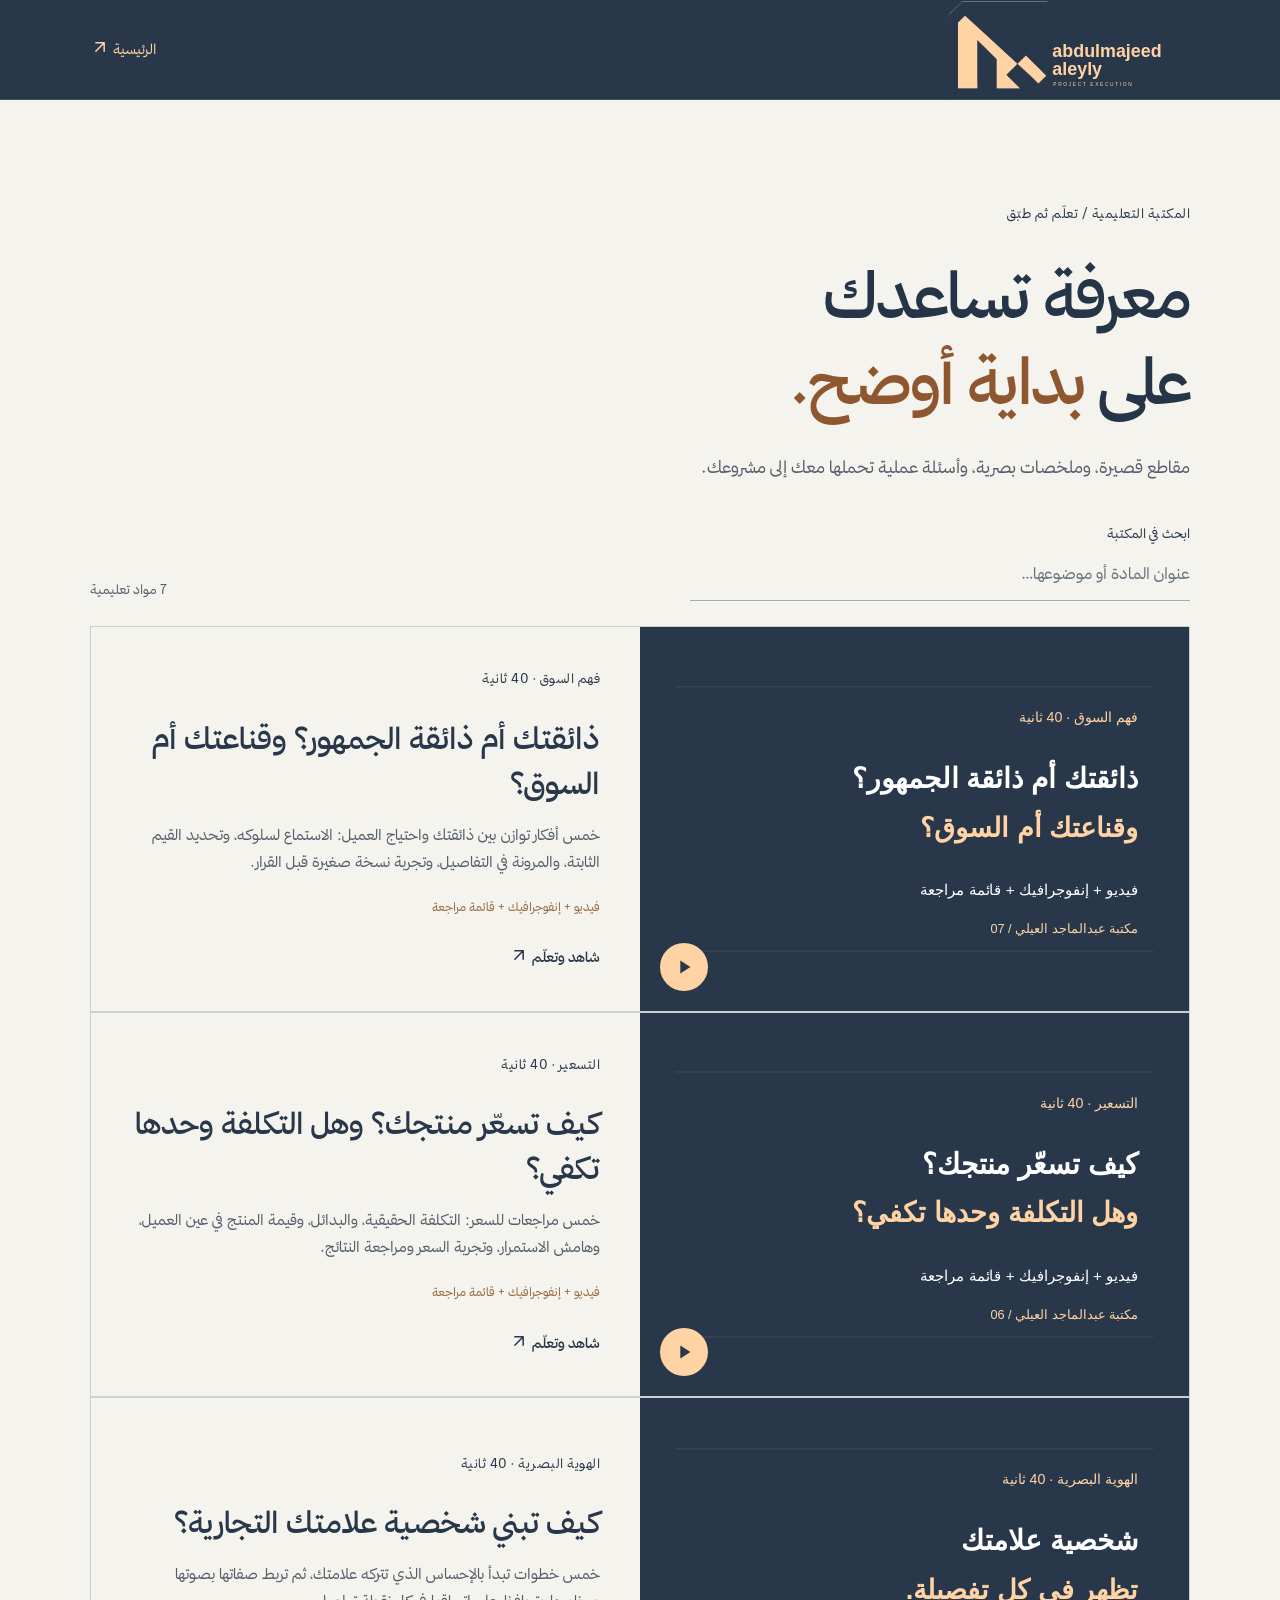
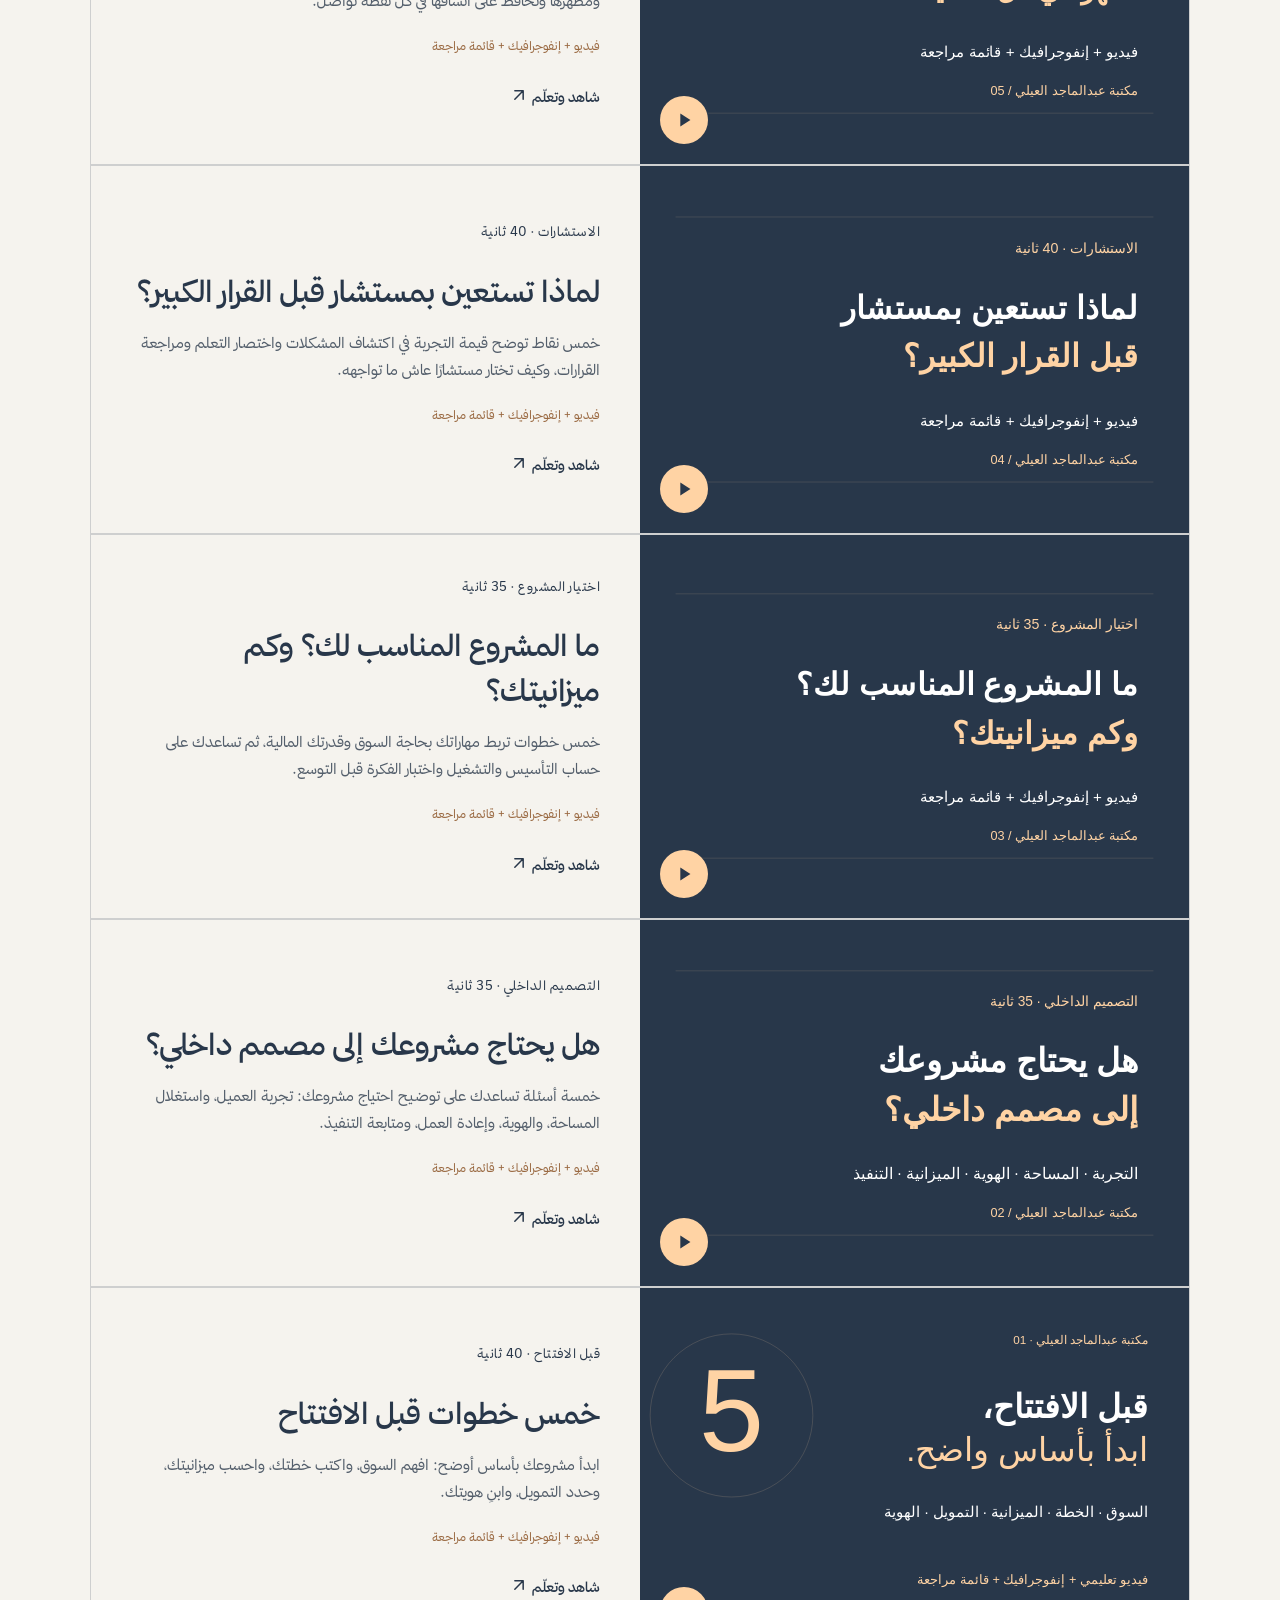
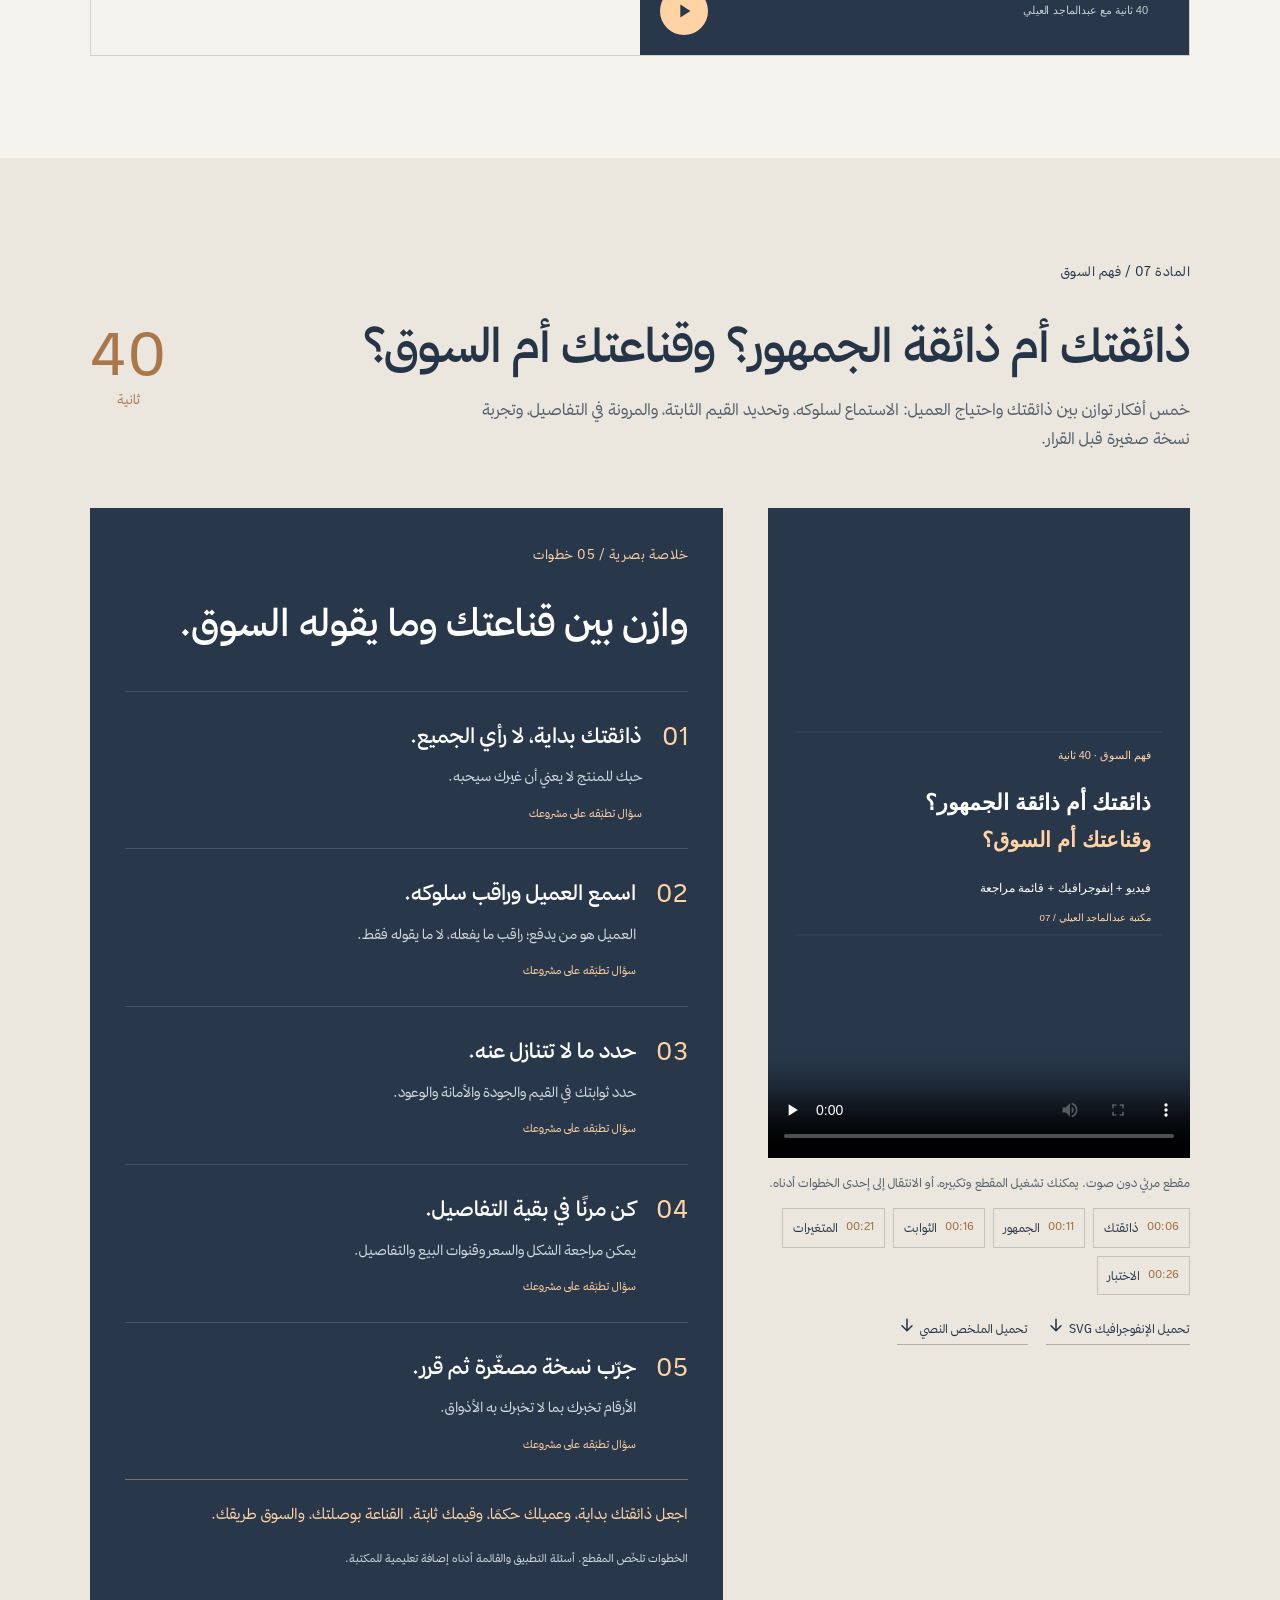
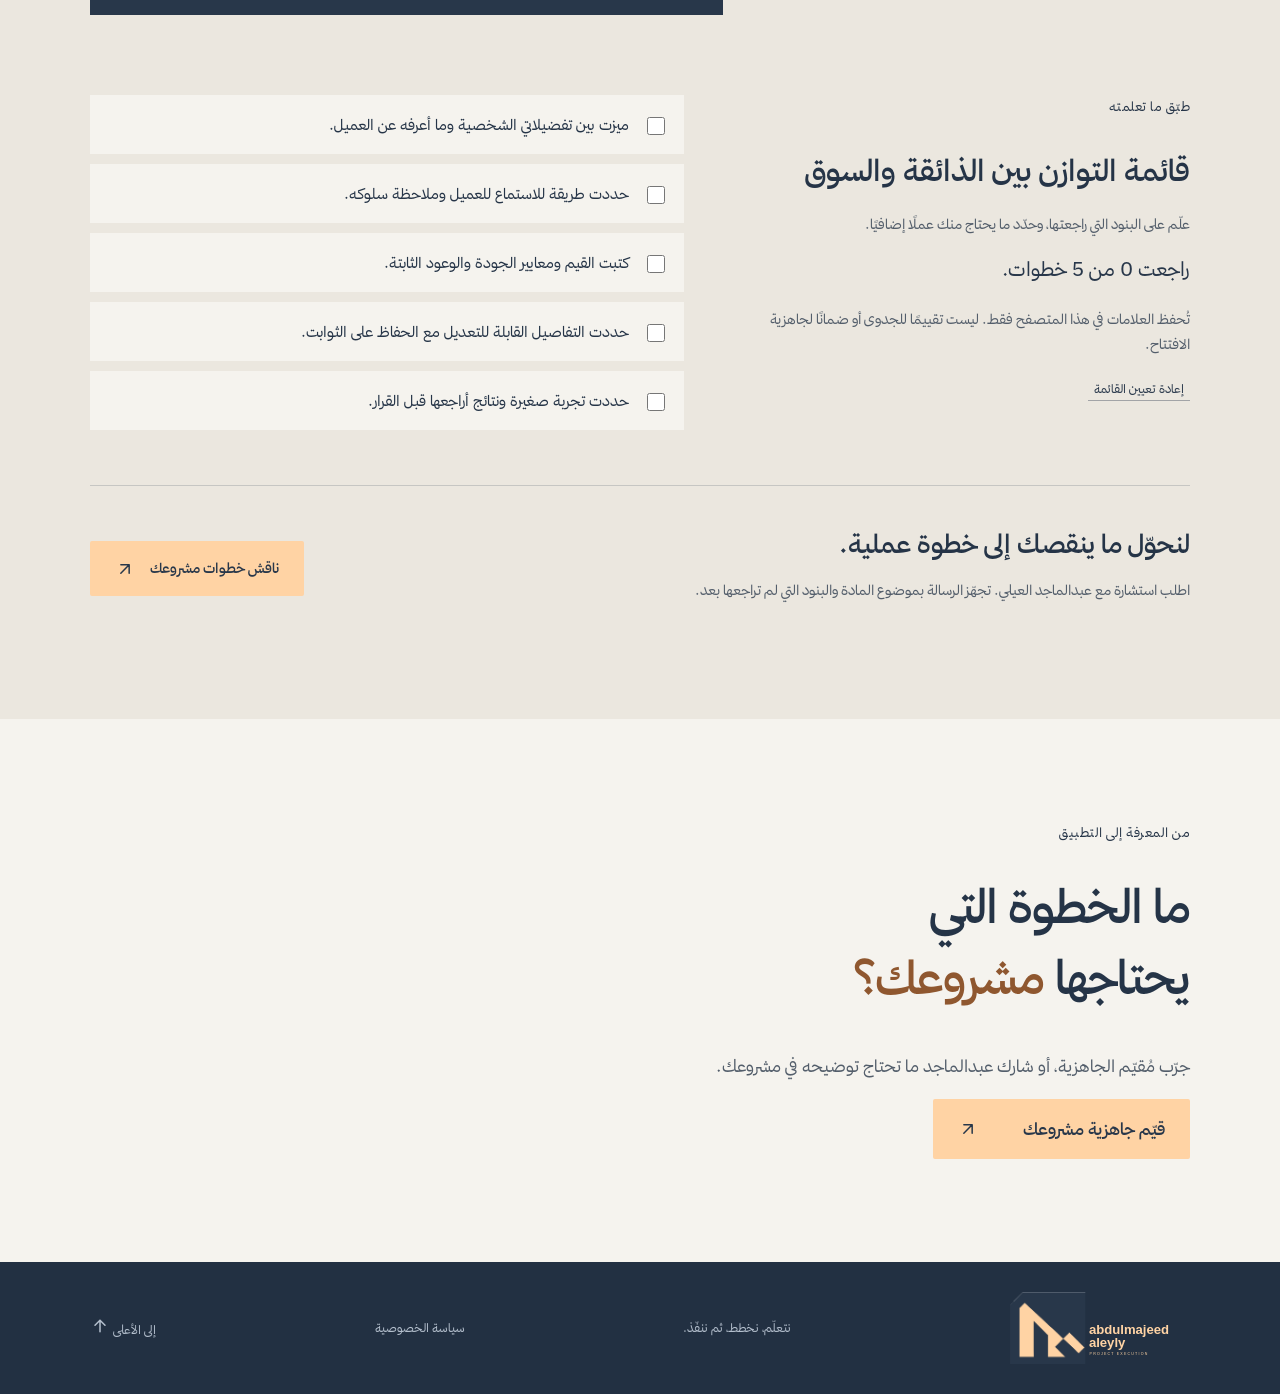
==== commit ae58f9e9: "Replace remaining emoji-prone UI glyphs across every page and dynamic state" ====
--- a/library.html
+++ b/library.html
@@ -26,7 +26,7 @@
 <meta name="twitter:description" content="فيديوهات وإنفوجرافيك وقوائم مراجعة لاختيار المشروع والميزانية والتصميم والهوية والتسعير وفهم السوق والاستشارة مع عبدالماجد العيلي.">
 <meta name="twitter:image" content="https://aleyly.github.io/abdulmajeed-aleyly-portfolio/assets/social-share.jpg">
 <meta name="twitter:image:alt" content="تصميم داخلي لمقهى بيرفكتو كوب بأقواس وجلسات دافئة">
-<link rel="stylesheet" href="enhancements.css?v=20261108-library">
+<link rel="stylesheet" href="enhancements.css?v=20261108-vectors2">
 <script type="application/ld+json">{"@context": "https://schema.org", "@type": "CollectionPage", "name": "المكتبة التعليمية — عبدالماجد العيلي", "url": "https://aleyly.github.io/abdulmajeed-aleyly-portfolio/library.html", "inLanguage": "ar", "mainEntity": [{"@type": "LearningResource", "name": "خمس خطوات قبل الافتتاح", "learningResourceType": "فيديو وإنفوجرافيك وقائمة مراجعة", "educationalLevel": "مبتدئ", "inLanguage": "ar", "url": "https://aleyly.github.io/abdulmajeed-aleyly-portfolio/library.html?lesson=before-opening#lesson-shell"}, {"@type": "LearningResource", "name": "هل يحتاج مشروعك إلى مصمم داخلي؟", "learningResourceType": "فيديو وإنفوجرافيك وقائمة مراجعة", "educationalLevel": "مبتدئ", "inLanguage": "ar", "url": "https://aleyly.github.io/abdulmajeed-aleyly-portfolio/library.html?lesson=interior-designer#lesson-shell"}, {"@type": "LearningResource", "name": "ما المشروع المناسب لك؟ وكم ميزانيتك؟", "learningResourceType": "فيديو وإنفوجرافيك وقائمة مراجعة", "educationalLevel": "مبتدئ", "inLanguage": "ar", "url": "https://aleyly.github.io/abdulmajeed-aleyly-portfolio/library.html?lesson=project-and-budget#lesson-shell"}, {"@type": "LearningResource", "name": "لماذا تستعين بمستشار قبل القرار الكبير؟", "learningResourceType": "فيديو وإنفوجرافيك وقائمة مراجعة", "educationalLevel": "مبتدئ", "inLanguage": "ar", "url": "https://aleyly.github.io/abdulmajeed-aleyly-portfolio/library.html?lesson=why-consultant#lesson-shell"}, {"@type": "LearningResource", "name": "كيف تبني شخصية علامتك التجارية؟", "learningResourceType": "فيديو وإنفوجرافيك وقائمة مراجعة", "educationalLevel": "مبتدئ", "inLanguage": "ar", "url": "https://aleyly.github.io/abdulmajeed-aleyly-portfolio/library.html?lesson=brand-personality#lesson-shell"}, {"@type": "LearningResource", "name": "كيف تسعّر منتجك؟ وهل التكلفة وحدها تكفي؟", "learningResourceType": "فيديو وإنفوجرافيك وقائمة مراجعة", "educationalLevel": "مبتدئ", "inLanguage": "ar", "url": "https://aleyly.github.io/abdulmajeed-aleyly-portfolio/library.html?lesson=pricing#lesson-shell"}, {"@type": "LearningResource", "name": "ذائقتك أم ذائقة الجمهور؟ وقناعتك أم السوق؟", "learningResourceType": "فيديو وإنفوجرافيك وقائمة مراجعة", "educationalLevel": "مبتدئ", "inLanguage": "ar", "url": "https://aleyly.github.io/abdulmajeed-aleyly-portfolio/library.html?lesson=taste-vs-market#lesson-shell"}]}</script>
 </head>
 <body class="learning-page">
@@ -71,7 +71,7 @@
 </footer>
 <script defer src="learning-data.js?v=20261108-lessons7">
 </script>
-<script defer src="learning.js?v=20261108-library">
+<script defer src="learning.js?v=20261108-vectors2">
 </script>
 </body>
 </html>
--- a/enhancements.css
+++ b/enhancements.css
@@ -34,3 +34,6 @@
 
 /* Vector arrows retain their text color and never fall back to emoji on iOS. */
 .ui-arrow{display:inline-block;width:20px;height:20px;min-width:20px;flex:0 0 20px;vertical-align:-.2em;overflow:visible;pointer-events:none}.hero-foot .ui-arrow{width:24px;height:24px}.button>span[aria-hidden],.text-link>span[aria-hidden]{display:inline-flex;align-items:center;justify-content:center}.text-link{display:inline-flex;align-items:center;gap:12px}
+
+/* All decorative UI controls use vectors, including library play badges. */
+.ui-icon{display:inline-block;width:24px;height:24px;min-width:24px;flex:0 0 24px;vertical-align:-.25em;pointer-events:none}.lesson-play .ui-icon{width:22px;height:22px;min-width:22px}.lesson-play{pointer-events:none}#menu .ui-icon{display:block;margin:auto;width:26px;height:26px}.close,.stage-close{line-height:0}.close .ui-icon,.stage-close .ui-icon{width:22px;height:22px}.city-strip .ui-spark{width:10px;height:10px;min-width:10px}.service-mark .ui-icon{width:28px;height:28px}.plus .ui-icon{display:block}
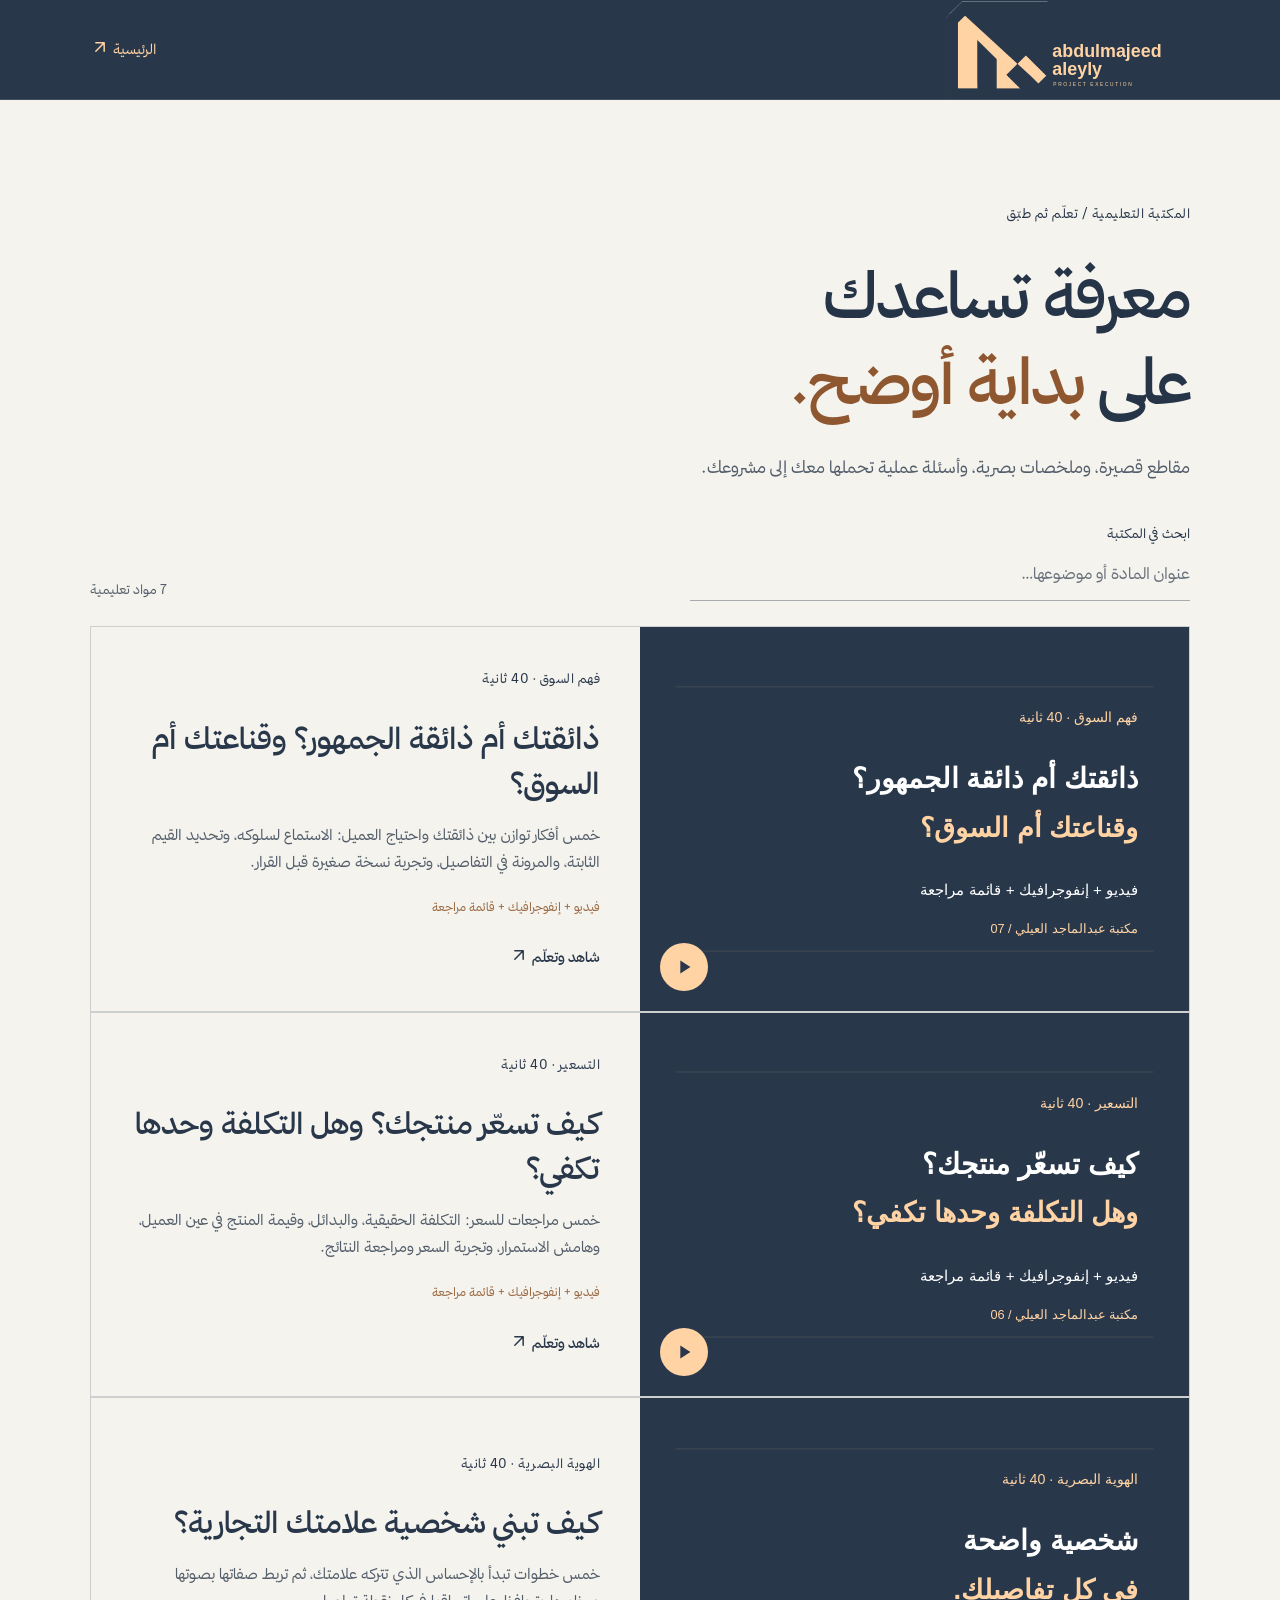
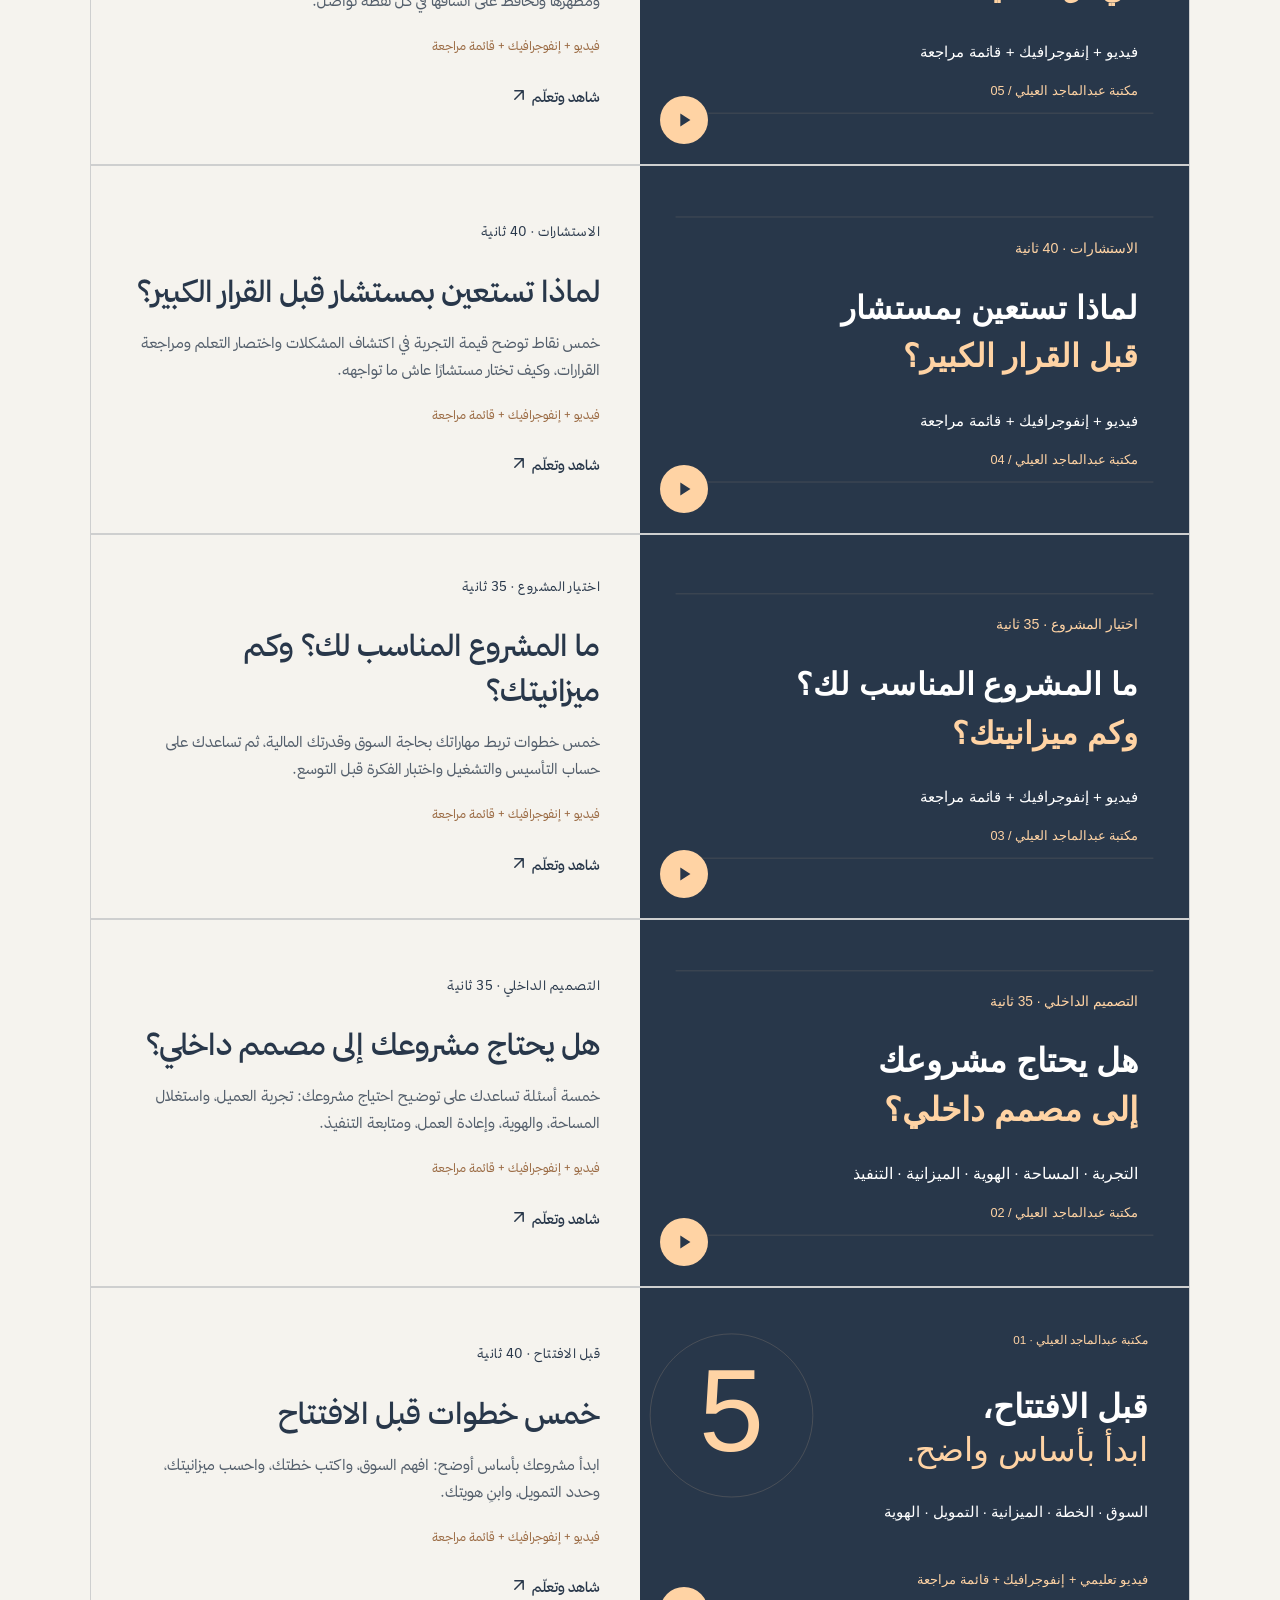
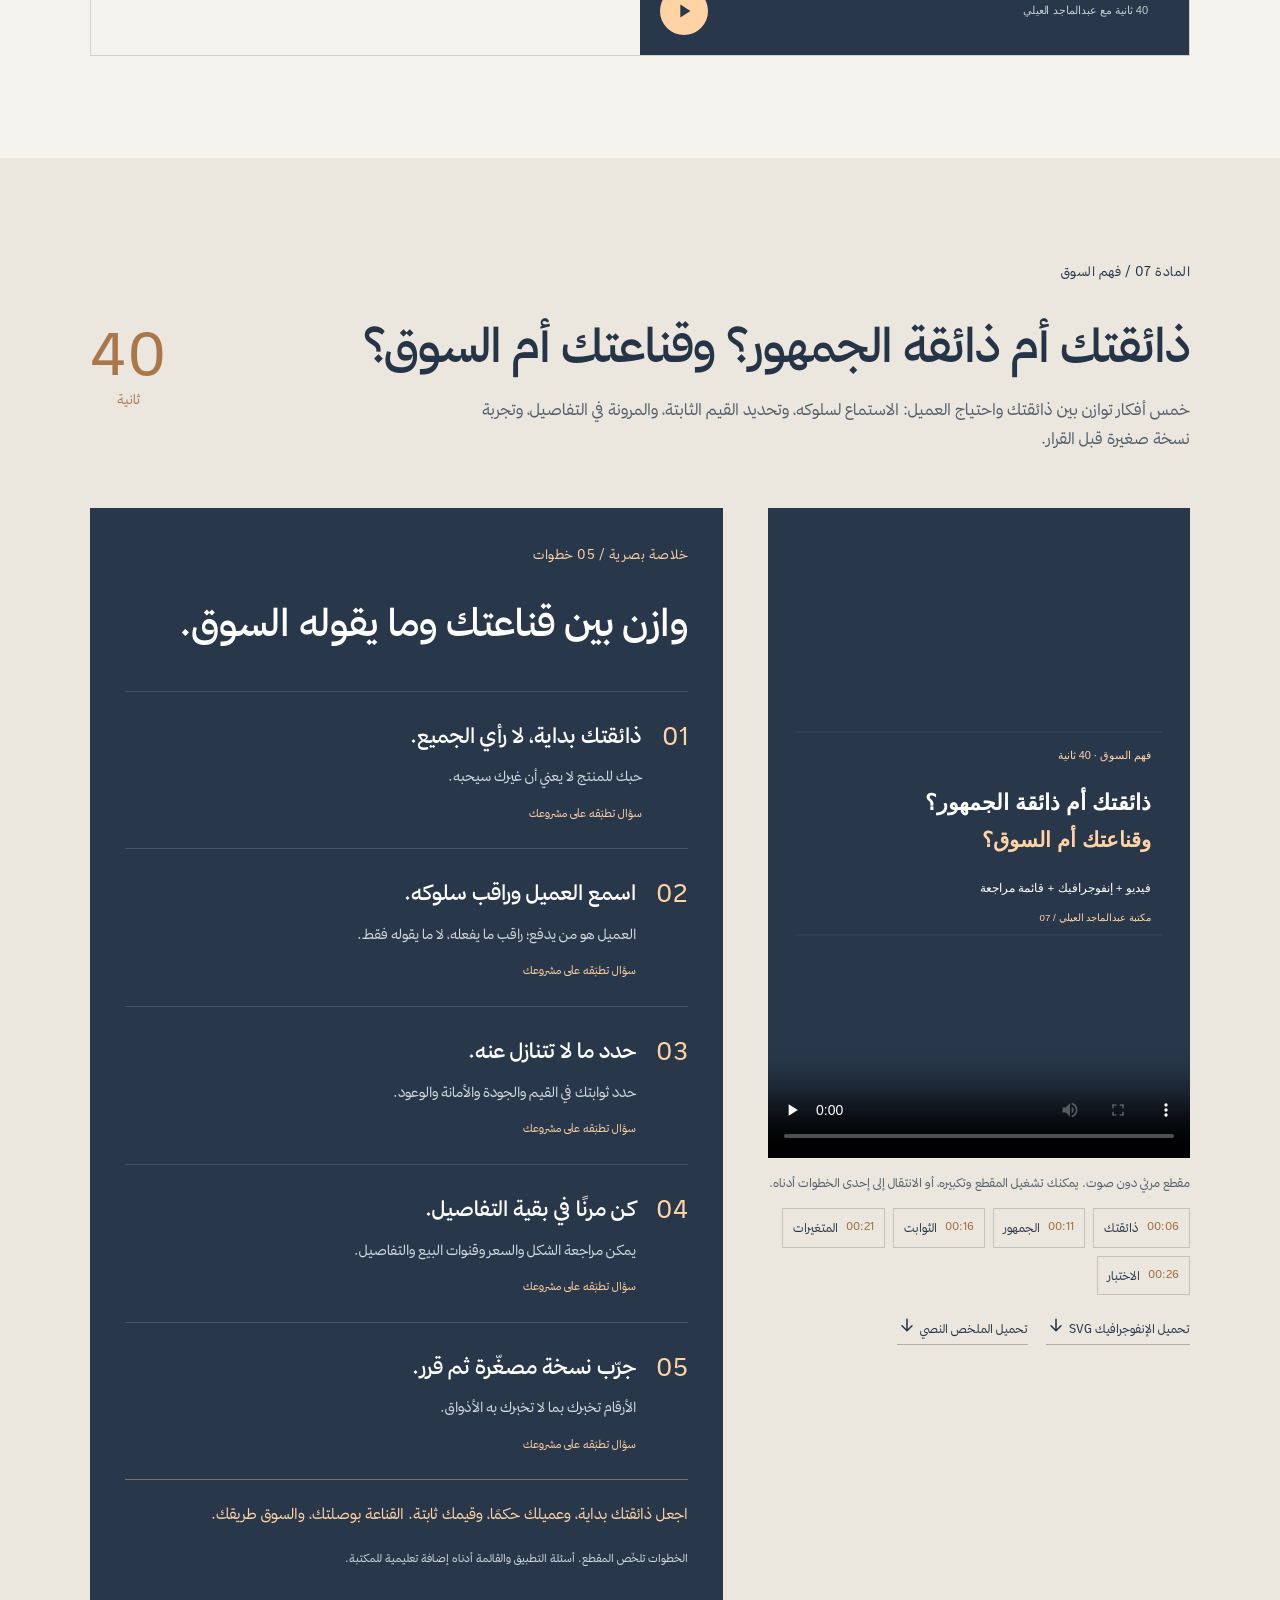
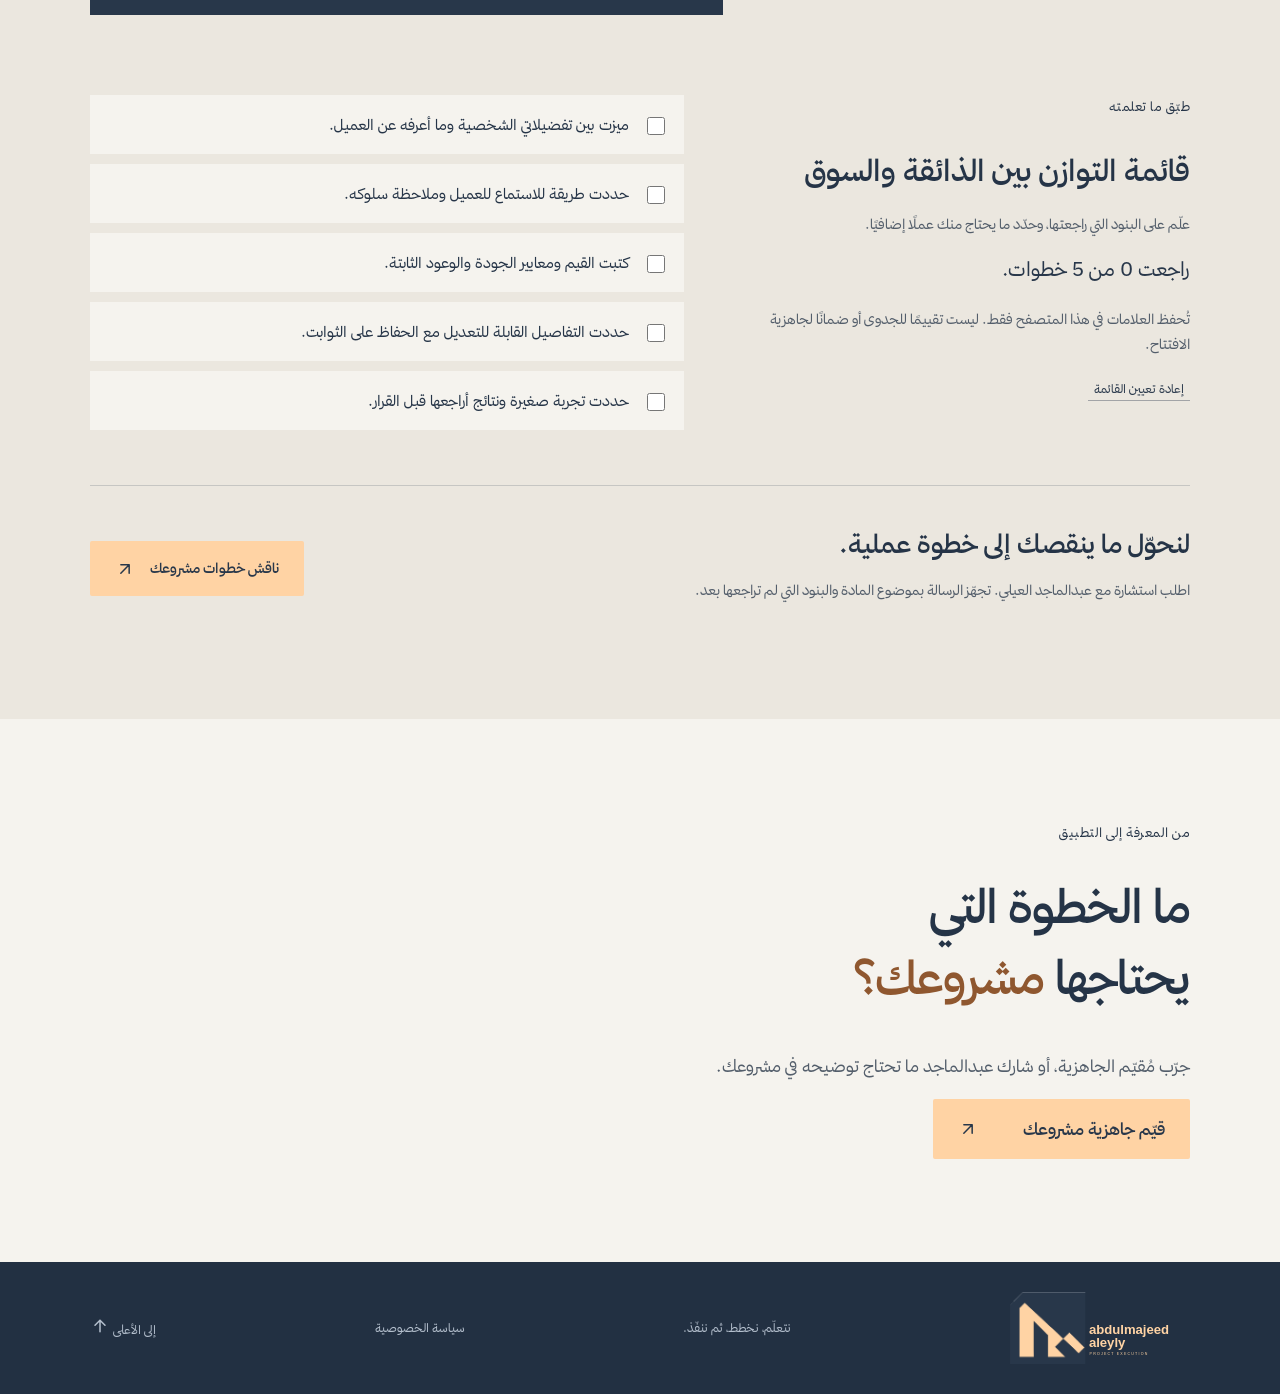
==== commit d7516f05: "Use owner-approved brand personality wording consistently" ====
--- a/library.html
+++ b/library.html
@@ -69,7 +69,7 @@
 <a href="privacy.html">سياسة الخصوصية</a>
 <a href="#">إلى الأعلى <span aria-hidden="true"><svg class="ui-arrow" width="20" height="20" viewBox="0 0 24 24" fill="none" stroke="currentColor" stroke-width="1.8" stroke-linecap="round" stroke-linejoin="round" aria-hidden="true" focusable="false"><path d="M12 19V5m-6 6 6-6 6 6"/></svg></span></a>
 </footer>
-<script defer src="learning-data.js?v=20261108-lessons7">
+<script defer src="learning-data.js?v=20261109-wording">
 </script>
 <script defer src="learning.js?v=20261108-vectors2">
 </script>
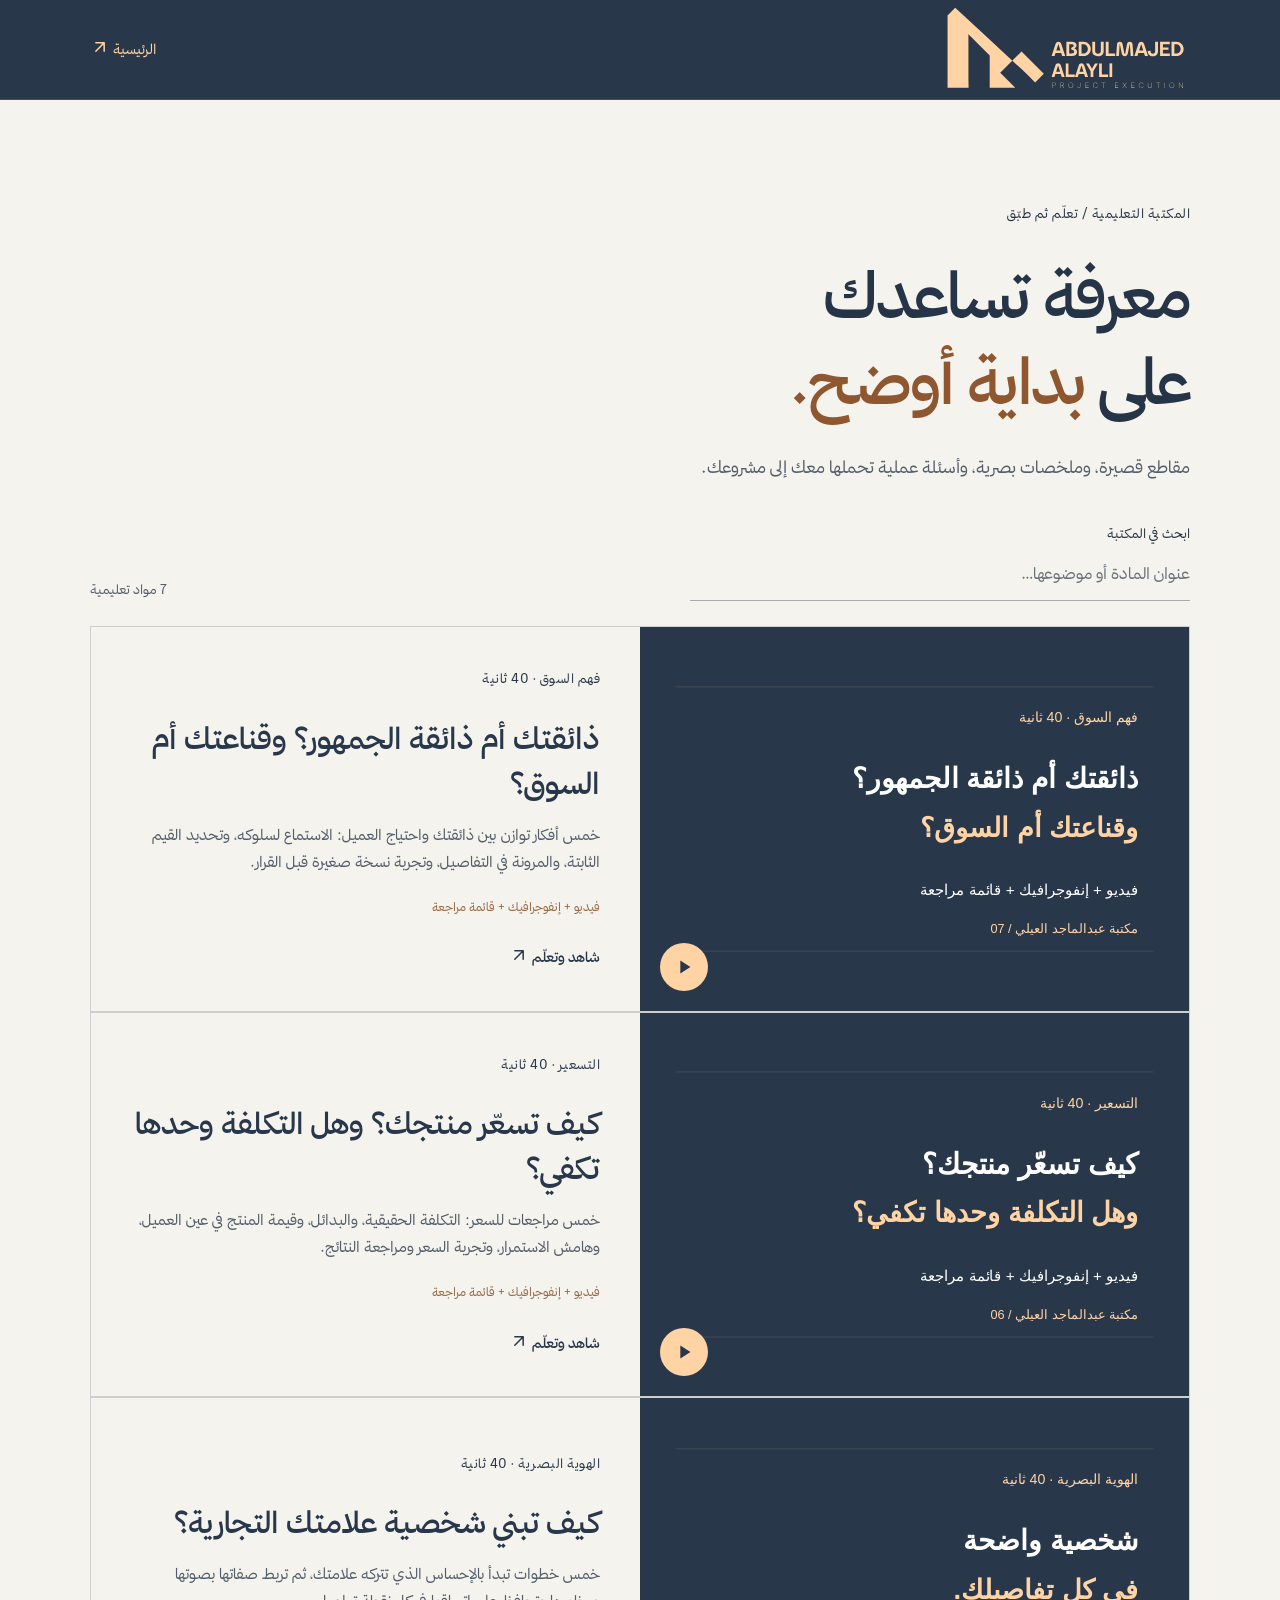
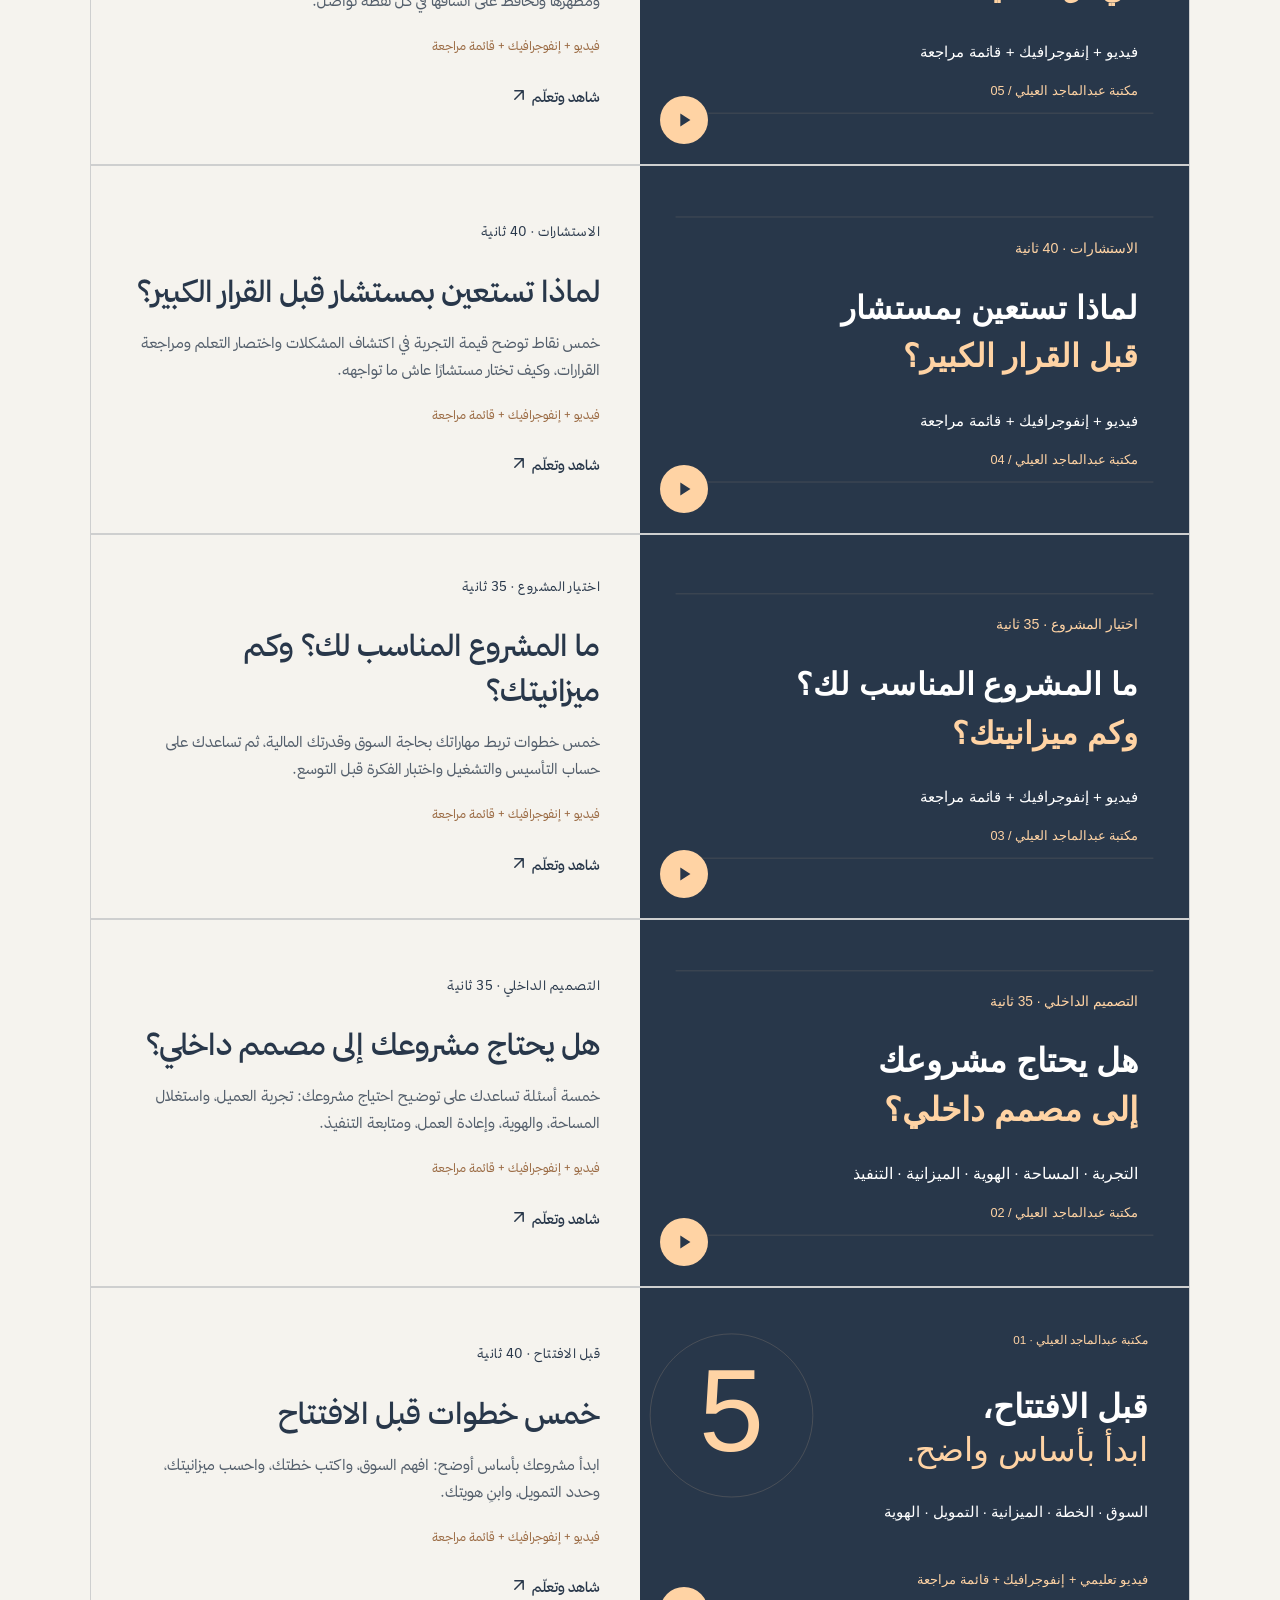
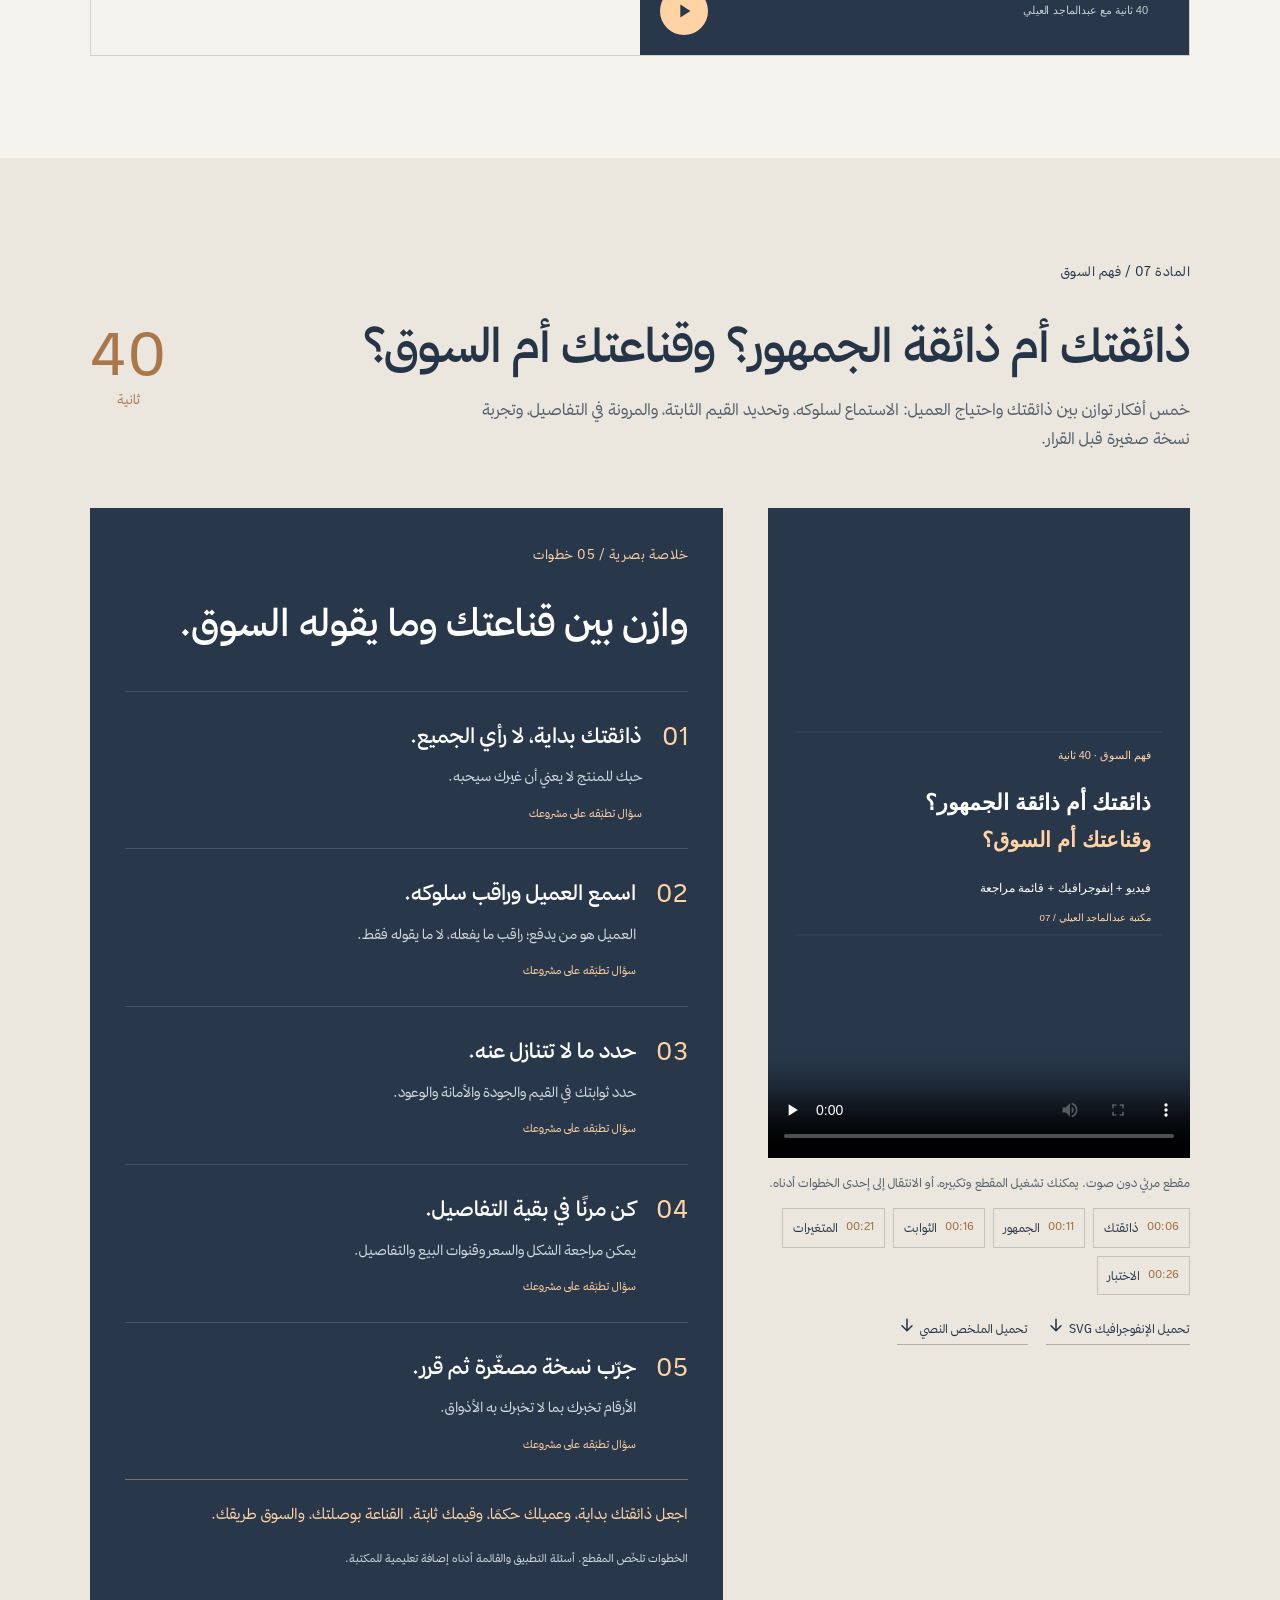
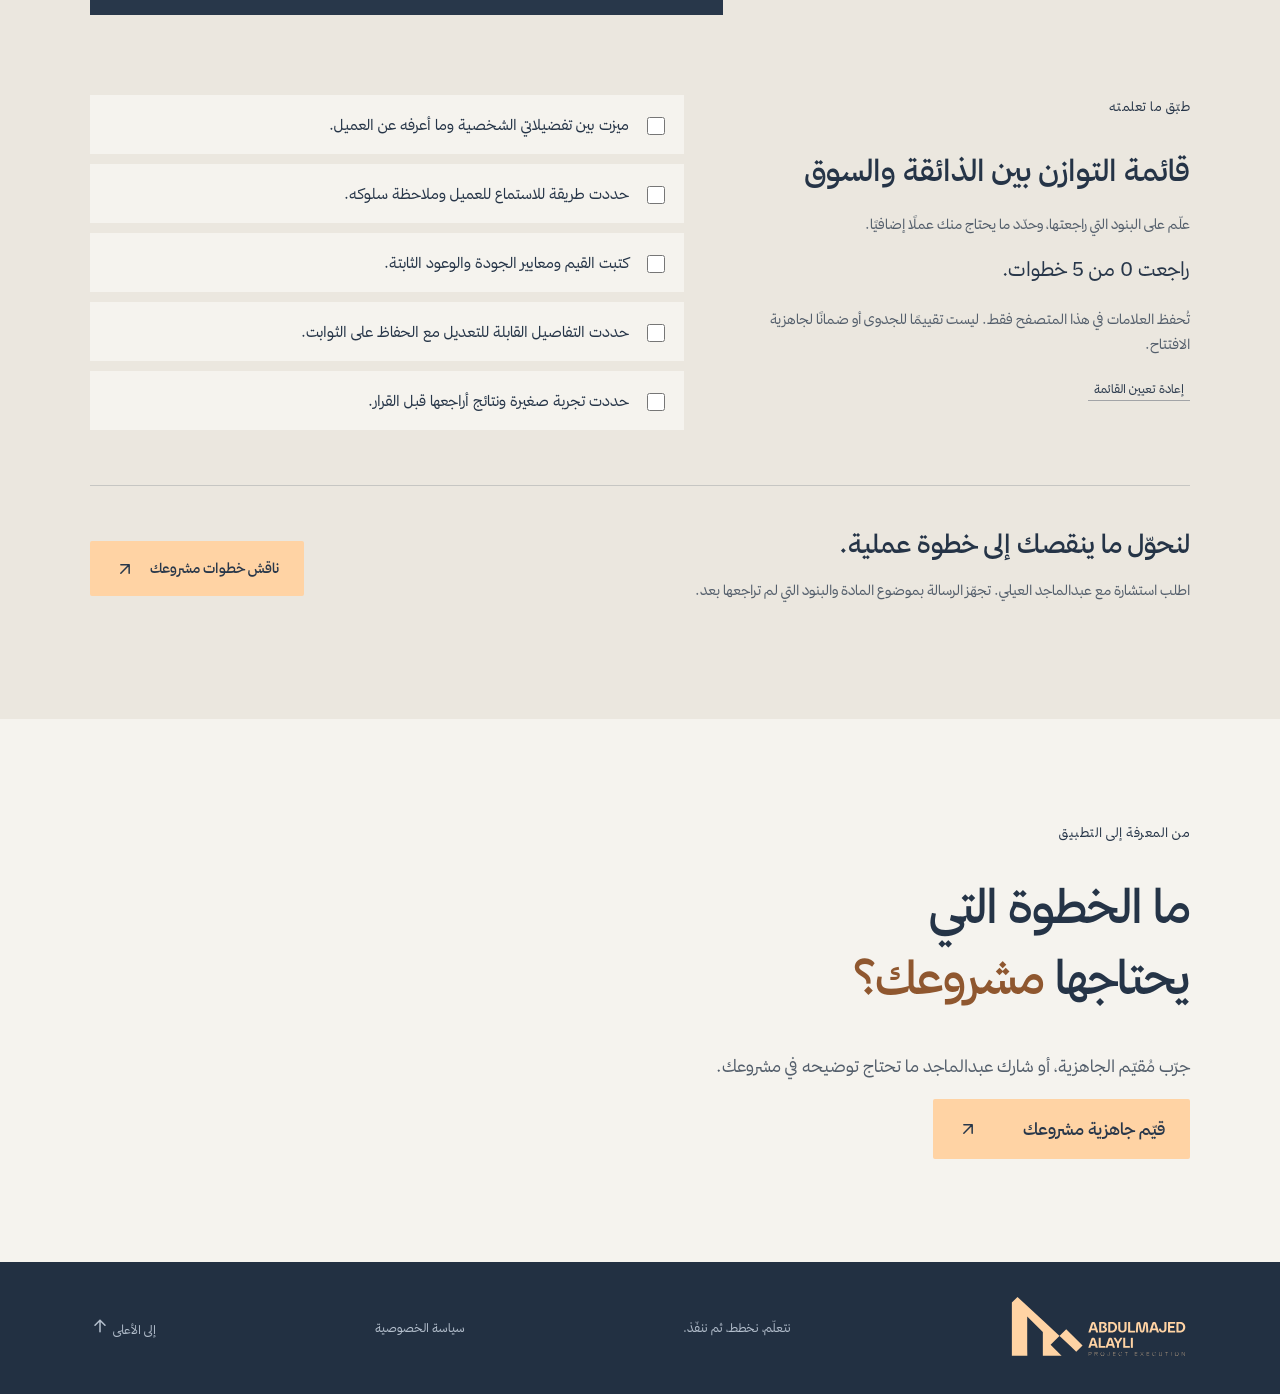
==== commit 5878fca5: "Restore original PDF logo artwork and lettering across all pages" ====
--- a/library.html
+++ b/library.html
@@ -10,7 +10,7 @@
 <link rel="stylesheet" href="learning.css?v=20261105-polish">
 <link rel="canonical" href="https://aleyly.github.io/abdulmajeed-aleyly-portfolio/library.html">
 <meta name="theme-color" content="#28374a">
-<link rel="icon" href="favicon.svg" type="image/svg+xml">
+<link rel="icon" href="favicon.svg?v=20261109-original" type="image/svg+xml">
 <meta property="og:type" content="website">
 <meta property="og:locale" content="ar_SA">
 <meta property="og:site_name" content="عبدالماجد العيلي">
@@ -33,7 +33,7 @@
 <a class="skip-link" href="#main-content">تجاوز إلى المحتوى</a>
 <header>
 <a href="index.html" aria-label="العودة للرئيسية">
-<img src="assets/brand.svg" width="753" height="301" alt="عبدالماجد العيلي">
+<img src="assets/brand-original.svg" width="900" height="360" alt="عبدالماجد العيلي">
 </a>
 <a class="library-back" href="index.html">الرئيسية <span aria-hidden="true"><svg class="ui-arrow" width="20" height="20" viewBox="0 0 24 24" fill="none" stroke="currentColor" stroke-width="1.8" stroke-linecap="round" stroke-linejoin="round" aria-hidden="true" focusable="false"><path d="M7 17 17 7M7 7h10v10"/></svg></span></a>
 </header>
@@ -64,7 +64,7 @@
 </section>
 </main>
 <footer>
-<img src="assets/brand.svg" width="753" height="301" alt="عبدالماجد العيلي" loading="lazy">
+<img src="assets/brand-original.svg" width="900" height="360" alt="عبدالماجد العيلي" loading="lazy">
 <span>نتعلّم، نخطط، ثم ننفّذ.</span>
 <a href="privacy.html">سياسة الخصوصية</a>
 <a href="#">إلى الأعلى <span aria-hidden="true"><svg class="ui-arrow" width="20" height="20" viewBox="0 0 24 24" fill="none" stroke="currentColor" stroke-width="1.8" stroke-linecap="round" stroke-linejoin="round" aria-hidden="true" focusable="false"><path d="M12 19V5m-6 6 6-6 6 6"/></svg></span></a>
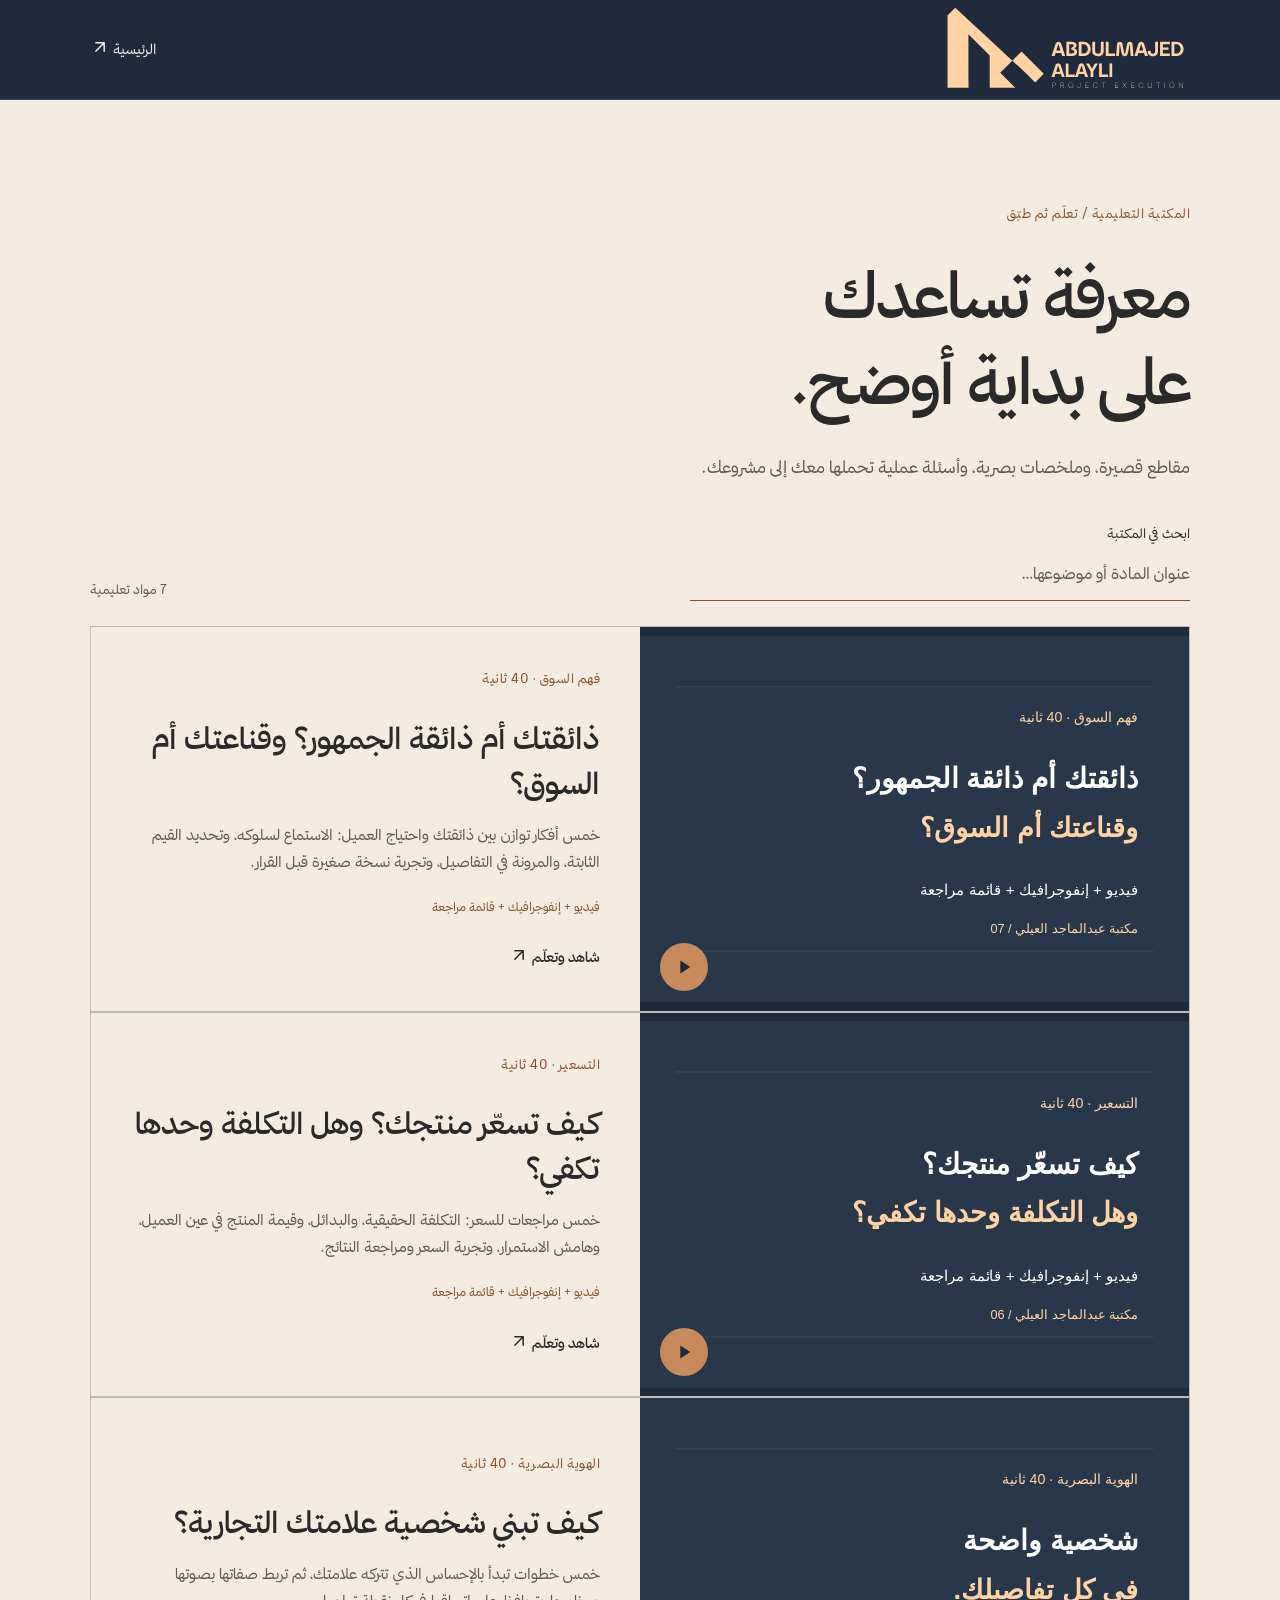
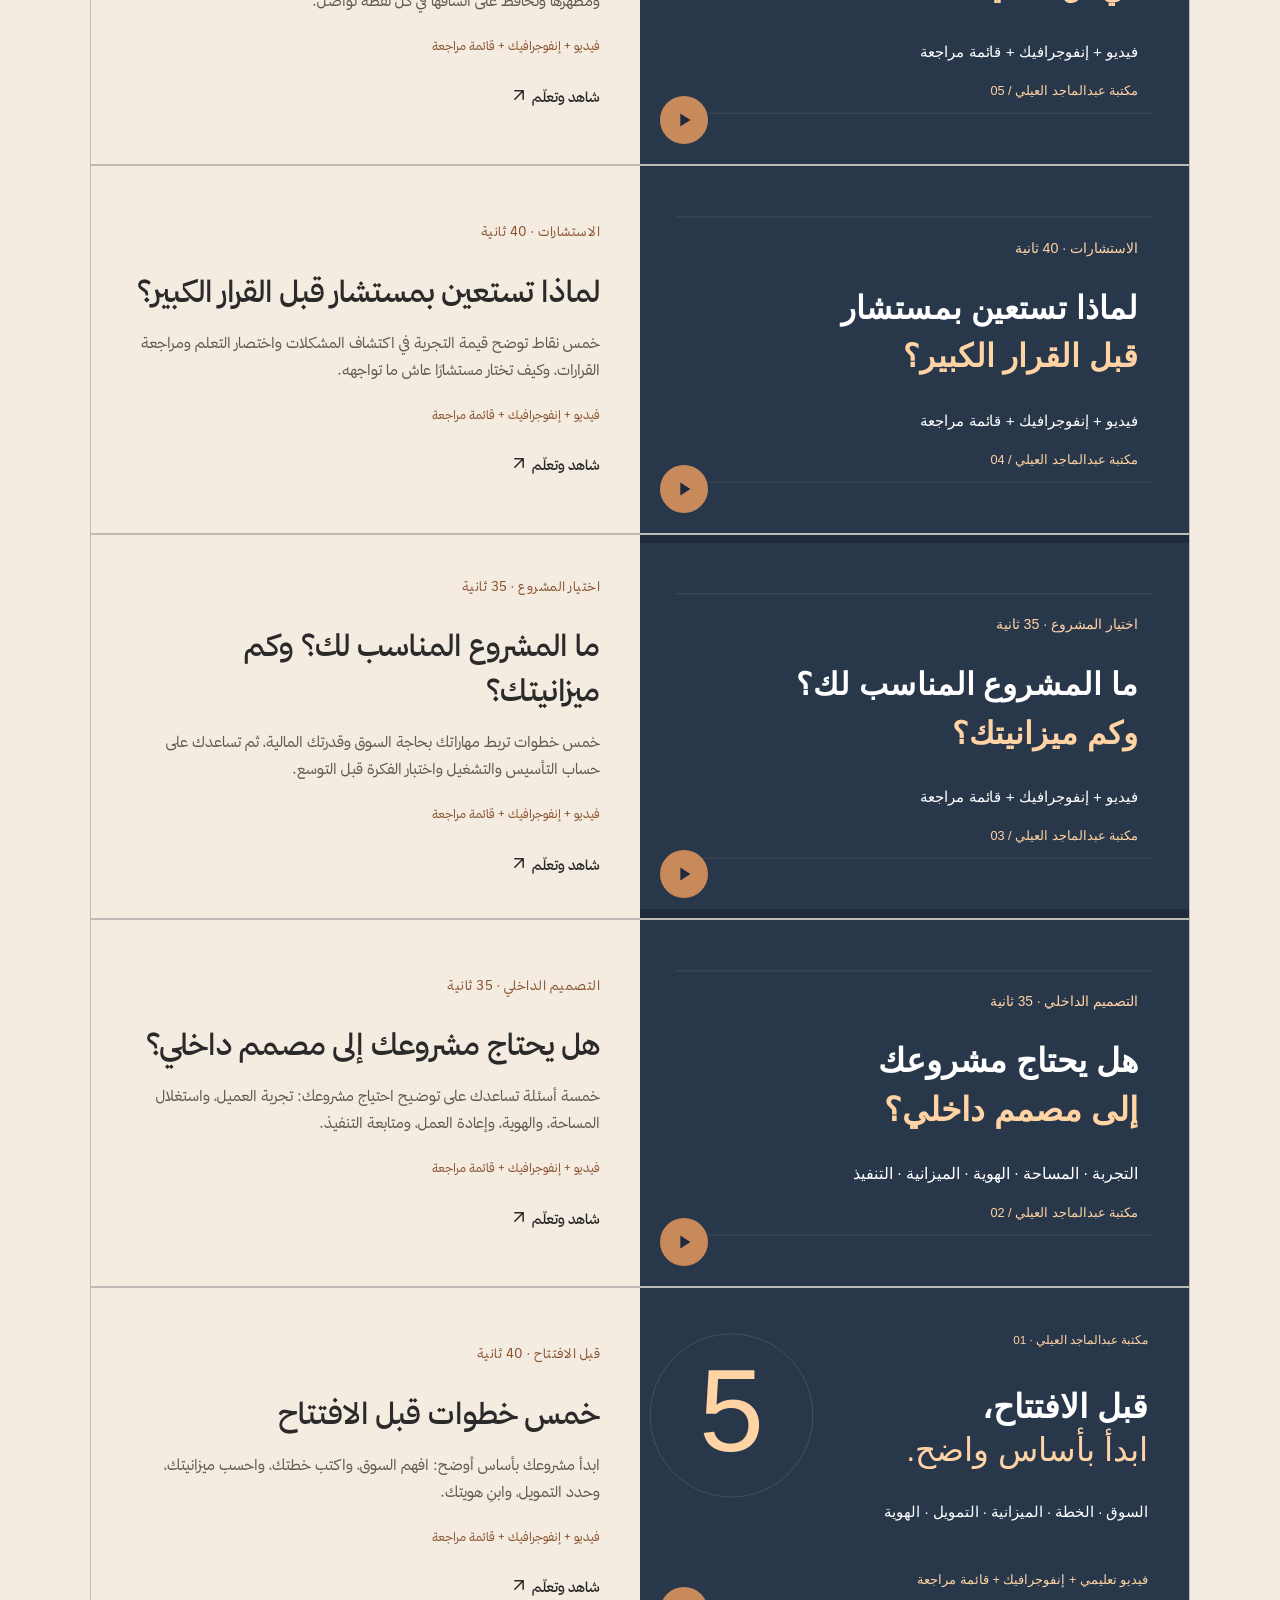
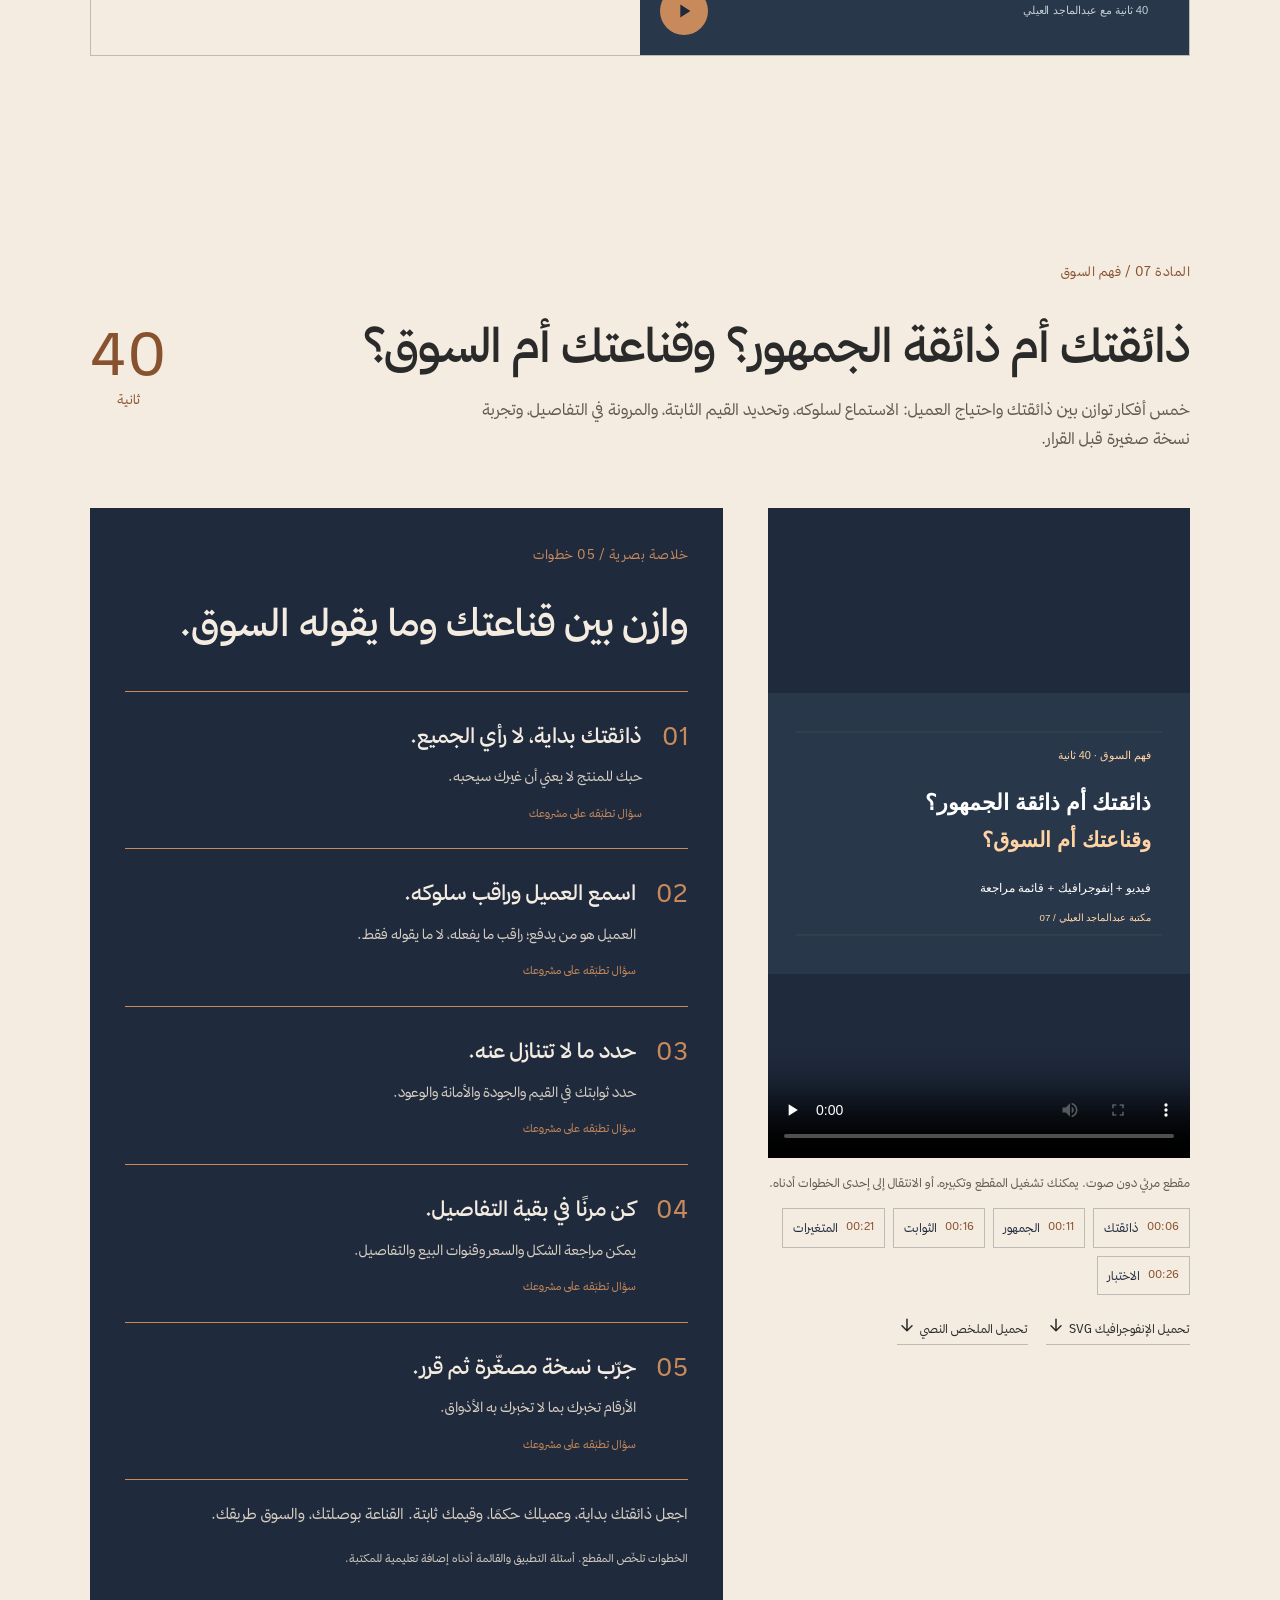
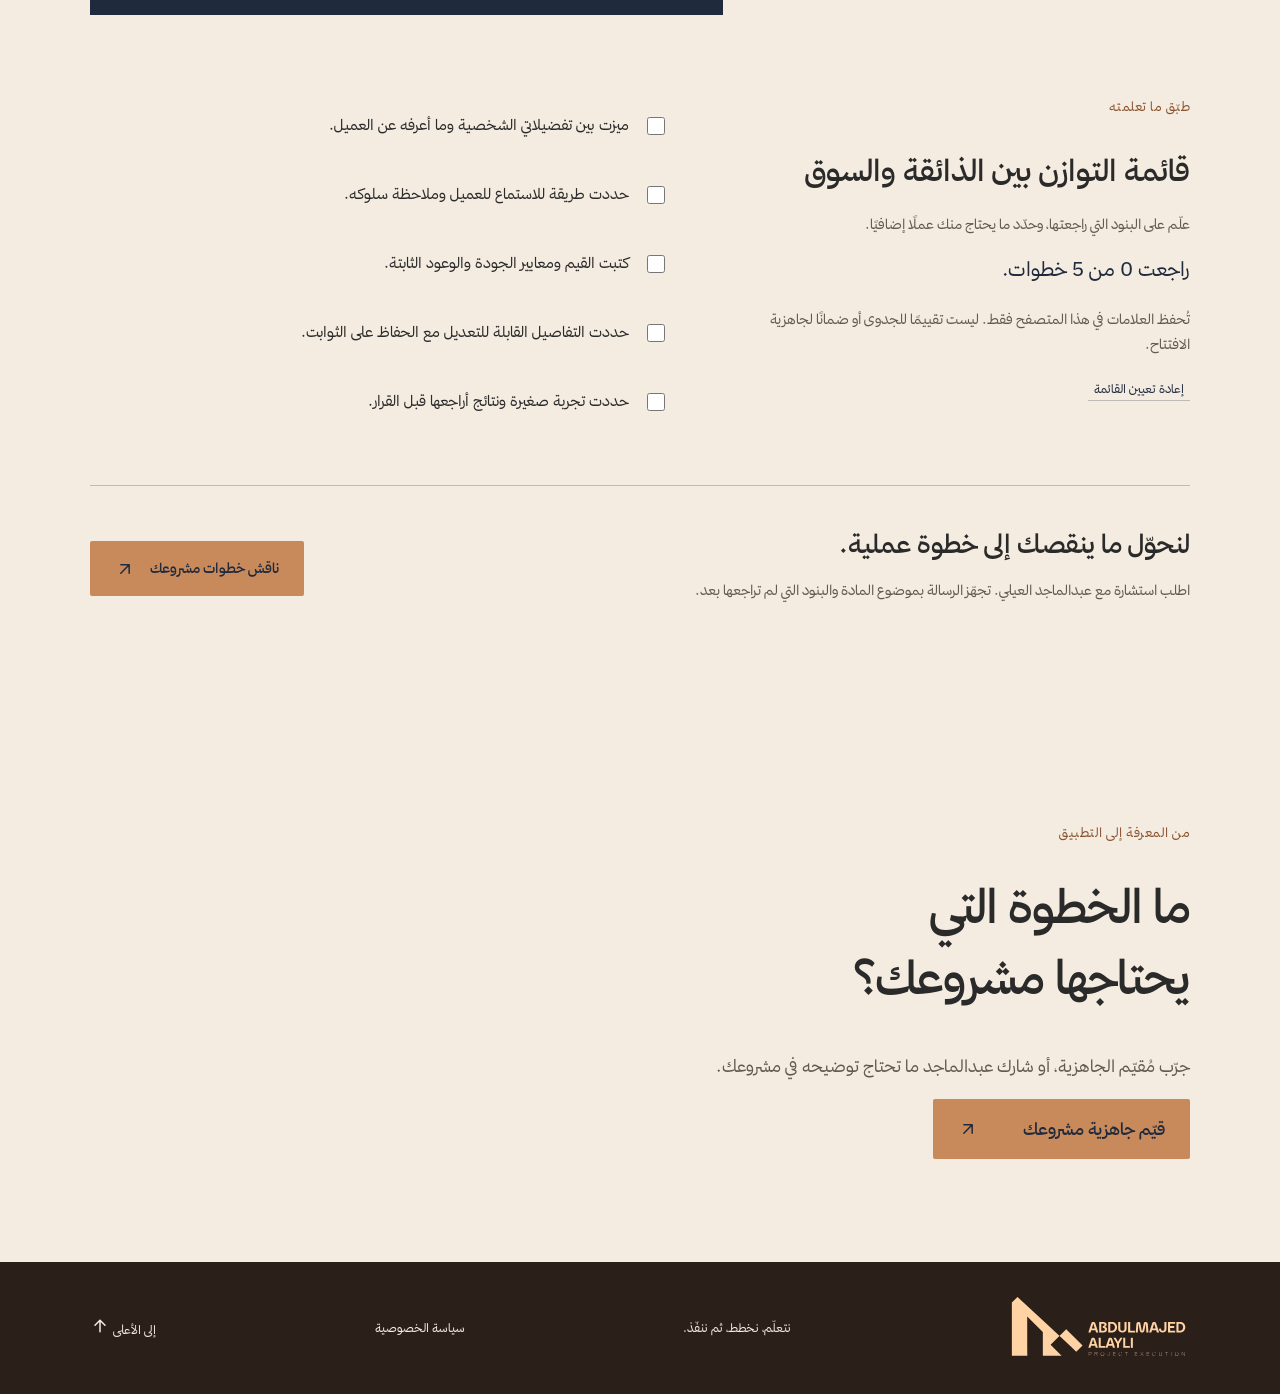
==== commit add478bb: "Unify warm navy cream and brown palette with accessible contrast" ====
--- a/library.html
+++ b/library.html
@@ -9,8 +9,8 @@
 <link rel="stylesheet" href="style.css?v=20261105-polish">
 <link rel="stylesheet" href="learning.css?v=20261105-polish">
 <link rel="canonical" href="https://aleyly.github.io/abdulmajeed-aleyly-portfolio/library.html">
-<meta name="theme-color" content="#28374a">
-<link rel="icon" href="favicon.svg?v=20261109-original" type="image/svg+xml">
+<meta name="theme-color" content="#1F2A3D">
+<link rel="icon" href="favicon.svg?v=approved-ai" type="image/svg+xml">
 <meta property="og:type" content="website">
 <meta property="og:locale" content="ar_SA">
 <meta property="og:site_name" content="عبدالماجد العيلي">
@@ -28,12 +28,13 @@
 <meta name="twitter:image:alt" content="تصميم داخلي لمقهى بيرفكتو كوب بأقواس وجلسات دافئة">
 <link rel="stylesheet" href="enhancements.css?v=20261108-vectors2">
 <script type="application/ld+json">{"@context": "https://schema.org", "@type": "CollectionPage", "name": "المكتبة التعليمية — عبدالماجد العيلي", "url": "https://aleyly.github.io/abdulmajeed-aleyly-portfolio/library.html", "inLanguage": "ar", "mainEntity": [{"@type": "LearningResource", "name": "خمس خطوات قبل الافتتاح", "learningResourceType": "فيديو وإنفوجرافيك وقائمة مراجعة", "educationalLevel": "مبتدئ", "inLanguage": "ar", "url": "https://aleyly.github.io/abdulmajeed-aleyly-portfolio/library.html?lesson=before-opening#lesson-shell"}, {"@type": "LearningResource", "name": "هل يحتاج مشروعك إلى مصمم داخلي؟", "learningResourceType": "فيديو وإنفوجرافيك وقائمة مراجعة", "educationalLevel": "مبتدئ", "inLanguage": "ar", "url": "https://aleyly.github.io/abdulmajeed-aleyly-portfolio/library.html?lesson=interior-designer#lesson-shell"}, {"@type": "LearningResource", "name": "ما المشروع المناسب لك؟ وكم ميزانيتك؟", "learningResourceType": "فيديو وإنفوجرافيك وقائمة مراجعة", "educationalLevel": "مبتدئ", "inLanguage": "ar", "url": "https://aleyly.github.io/abdulmajeed-aleyly-portfolio/library.html?lesson=project-and-budget#lesson-shell"}, {"@type": "LearningResource", "name": "لماذا تستعين بمستشار قبل القرار الكبير؟", "learningResourceType": "فيديو وإنفوجرافيك وقائمة مراجعة", "educationalLevel": "مبتدئ", "inLanguage": "ar", "url": "https://aleyly.github.io/abdulmajeed-aleyly-portfolio/library.html?lesson=why-consultant#lesson-shell"}, {"@type": "LearningResource", "name": "كيف تبني شخصية علامتك التجارية؟", "learningResourceType": "فيديو وإنفوجرافيك وقائمة مراجعة", "educationalLevel": "مبتدئ", "inLanguage": "ar", "url": "https://aleyly.github.io/abdulmajeed-aleyly-portfolio/library.html?lesson=brand-personality#lesson-shell"}, {"@type": "LearningResource", "name": "كيف تسعّر منتجك؟ وهل التكلفة وحدها تكفي؟", "learningResourceType": "فيديو وإنفوجرافيك وقائمة مراجعة", "educationalLevel": "مبتدئ", "inLanguage": "ar", "url": "https://aleyly.github.io/abdulmajeed-aleyly-portfolio/library.html?lesson=pricing#lesson-shell"}, {"@type": "LearningResource", "name": "ذائقتك أم ذائقة الجمهور؟ وقناعتك أم السوق؟", "learningResourceType": "فيديو وإنفوجرافيك وقائمة مراجعة", "educationalLevel": "مبتدئ", "inLanguage": "ar", "url": "https://aleyly.github.io/abdulmajeed-aleyly-portfolio/library.html?lesson=taste-vs-market#lesson-shell"}]}</script>
+<link rel="stylesheet" href="palette.css?v=20261114-colors">
 </head>
 <body class="learning-page">
 <a class="skip-link" href="#main-content">تجاوز إلى المحتوى</a>
 <header>
 <a href="index.html" aria-label="العودة للرئيسية">
-<img src="assets/brand-original.svg" width="900" height="360" alt="عبدالماجد العيلي">
+<img src="assets/brand-approved.svg" width="900" height="360" alt="عبدالماجد العيلي">
 </a>
 <a class="library-back" href="index.html">الرئيسية <span aria-hidden="true"><svg class="ui-arrow" width="20" height="20" viewBox="0 0 24 24" fill="none" stroke="currentColor" stroke-width="1.8" stroke-linecap="round" stroke-linejoin="round" aria-hidden="true" focusable="false"><path d="M7 17 17 7M7 7h10v10"/></svg></span></a>
 </header>
@@ -64,7 +65,7 @@
 </section>
 </main>
 <footer>
-<img src="assets/brand-original.svg" width="900" height="360" alt="عبدالماجد العيلي" loading="lazy">
+<img src="assets/brand-approved.svg" width="900" height="360" alt="عبدالماجد العيلي" loading="lazy">
 <span>نتعلّم، نخطط، ثم ننفّذ.</span>
 <a href="privacy.html">سياسة الخصوصية</a>
 <a href="#">إلى الأعلى <span aria-hidden="true"><svg class="ui-arrow" width="20" height="20" viewBox="0 0 24 24" fill="none" stroke="currentColor" stroke-width="1.8" stroke-linecap="round" stroke-linejoin="round" aria-hidden="true" focusable="false"><path d="M12 19V5m-6 6 6-6 6 6"/></svg></span></a>
--- a/style.css
+++ b/style.css
@@ -1,4 +1,4 @@
-:root{--navy:#28374a;--peach:#ffd3a4;--paper:#f5f3ee;--ink:#253447;--muted:#68727b}*{box-sizing:border-box}html{scroll-behavior:smooth;scroll-padding-top:100px}body{margin:0;background:var(--paper);color:var(--ink);font-family:'Thmanyah Sans',Tahoma,Arial,sans-serif;font-size:17px;line-height:1.8}button,input,select,textarea{font:inherit}a{color:inherit;text-decoration:none}button,a,summary{touch-action:manipulation}button{cursor:pointer}button:focus-visible,a:focus-visible,summary:focus-visible{outline:3px solid #c78448;outline-offset:6px}header{height:100px;background:var(--navy);color:#fff;display:flex;align-items:center;justify-content:space-between;padding:0 5.5%;border-bottom:1px solid #ffffff20}header img{width:245px;display:block}nav{display:flex;gap:38px;align-items:center;font-size:15px}nav a:last-child{color:var(--peach);border:1px solid #ffd3a455;padding:9px 20px}#menu{display:none}.hero{background:var(--navy);color:white;display:grid;grid-template-columns:1.05fr 1fr;min-height:700px}.hero-copy{padding:75px 10.5% 25px 8%}.eyebrow{font-size:13px;letter-spacing:.5px;display:flex;align-items:center;gap:10px;margin-bottom:25px}.eyebrow i{height:7px;width:7px;background:var(--peach);border-radius:50%}h1,h2,h3,p{margin-top:0}h1{font-size:clamp(43px,4.9vw,78px);line-height:1.35;letter-spacing:-2px;font-weight:500;margin-bottom:28px}em{font-style:normal;color:#b77f4d}.hero em,.contact em{color:var(--peach)}.hero p{font-size:18px;color:#e2e3e3;max-width:490px;line-height:2}.actions{display:flex;gap:28px;align-items:center;margin-top:35px}.button{border:0;display:inline-flex;align-items:center;justify-content:space-between;gap:45px;padding:15px 25px;font-weight:500;transition:.25s}.peach{background:var(--peach);color:var(--navy)}.button:hover{transform:translateY(-3px);box-shadow:0 8px 22px #0002}.text-link{font-size:15px}.hero-foot{margin-top:65px;border-top:1px solid #ffffff25;padding-top:20px;color:#d3d5d8;font-size:12px;display:flex;justify-content:space-between}.hero-foot a{font-size:25px}.hero-art{position:relative;overflow:hidden;display:flex;align-items:center;background:#223042}.hero-art svg{width:100%;height:100%;max-height:735px;transition:transform 1s}.hero-art:hover svg{transform:scale(1.035)}.art-note{position:absolute;bottom:25px;left:25px;right:25px;display:flex;justify-content:space-between;align-items:center;color:var(--peach);font-size:12px}.art-note small{opacity:.7}.city-strip{padding:26px 5.5%;display:flex;align-items:center;justify-content:space-between;border-bottom:1px solid #28374a25}.city-strip>span{font-size:13px;color:var(--muted)}.city-strip div{display:flex;gap:35px;font-size:19px}.city-strip b{font-weight:400;color:#b98657}.section{padding:100px 7%;scroll-margin-top:0}h2{font-size:clamp(34px,3.7vw,55px);line-height:1.5;font-weight:500;letter-spacing:-1px}.about{display:grid;grid-template-columns:1fr 1fr;gap:9%;padding-top:120px;padding-bottom:120px}.about-text>p:first-child{font-size:25px;line-height:1.9}.about-text>p:nth-child(2){color:var(--muted);font-size:16px}.signature{border-top:1px solid #28374a25;margin-top:30px;padding-top:22px;font-size:21px}.signature span{display:block;color:var(--muted);font-size:12px}.section-head{display:flex;justify-content:space-between;align-items:end;margin-bottom:40px;gap:30px}.section-head p{color:var(--muted);font-size:15px}.section-head h2{margin-bottom:0}.services{background:#ebe9e2}.service-list{border-top:1px solid #28374a40}details{border-bottom:1px solid #28374a40}summary{list-style:none;display:flex;align-items:center;gap:35px;cursor:pointer;padding:25px 0}summary::-webkit-details-marker{display:none}summary h3{font-size:27px;font-weight:400;margin:0}.num{font-size:13px;color:var(--muted);direction:ltr}.plus{margin-right:auto;font-size:27px;font-weight:300}details[open] .plus{transform:rotate(45deg)}.service-body{padding:0 65px 30px 15%;max-width:850px;color:var(--muted);font-size:16px}.tags{display:flex;gap:10px;margin-top:20px;flex-wrap:wrap}.tags span{font-size:12px;border:1px solid #28374a30;padding:4px 13px}.filters{display:flex;gap:10px;margin:40px 0 25px;flex-wrap:wrap}.filters button{padding:9px 20px;border:1px solid #28374a30;border-radius:0;background:transparent;color:var(--navy);font-size:14px}.filters .active{background:var(--navy);color:white}.project-grid{display:grid;grid-template-columns:repeat(3,1fr);gap:22px}.project{border:1px solid #28374a25;background:transparent;text-align:right;padding:0;color:var(--navy);transition:transform .25s}.project:hover{transform:translateY(-5px)}.project-visual{height:210px;display:flex;align-items:center;justify-content:center;position:relative;background:#e5dfd4;overflow:hidden}.project:nth-child(3n+2) .project-visual{background:#d5dbd8}.project:nth-child(3n) .project-visual{background:#e9d6c3}.project-visual:before{content:'';position:absolute;width:180px;height:180px;border:1px solid #28374a25;transform:rotate(45deg)}.project-visual strong{font-size:33px;font-weight:500;z-index:1}.project-visual small{position:absolute;bottom:12px;right:16px;font-size:10px;letter-spacing:2px}.project-info{padding:20px;display:flex;justify-content:space-between;gap:10px;align-items:center}.project-info h3{font-size:18px;margin:0;font-weight:500}.project-info p{font-size:12px;color:var(--muted);margin:2px 0 0}.project-info>span{font-size:23px}.fine{font-size:12px;color:var(--muted);margin:20px 0 0}.brands{padding-top:35px;padding-bottom:65px}.brand-line{display:flex;justify-content:space-between;gap:25px;flex-wrap:wrap;border-top:1px solid #28374a20;padding-top:30px}.brand-line span{font-size:25px}.locations{background:#eae8e1}.location-layout{display:grid;grid-template-columns:.8fr 1.2fr;gap:30px}.loc{border:0;border-bottom:1px solid #28374a30;background:transparent;padding:18px;width:100%;text-align:right;display:flex;align-items:center;justify-content:space-between;color:var(--navy)}.loc.active{background:var(--navy);color:white}.loc strong{display:block;font-size:18px;font-weight:500}.loc small{font-size:11px;opacity:.7}.map-panel{min-height:440px;background:#d9ddd7;display:flex;flex-direction:column}iframe{border:0;flex:1;width:100%;min-height:360px;filter:grayscale(.65)}#map-caption{padding:15px;font-size:13px;background:#dfe1d9}.steps{display:grid;grid-template-columns:repeat(3,1fr);gap:50px;margin-top:50px}.steps article{border-top:1px solid #28374a45;padding-top:20px}.steps span{font-size:13px;color:#a16d42}.steps h3{font-size:24px;margin:15px 0}.steps p{font-size:15px;color:var(--muted)}.contact{background:var(--navy);color:white;display:grid;grid-template-columns:1fr 1fr;gap:9%}.contact p{color:#c9d0d8;font-size:15px}.contact-email{display:block;width:fit-content;font-size:25px;margin-top:35px;border-bottom:1px solid #ffd3a460;padding-bottom:8px}.phone{display:block;width:fit-content;font-size:19px;margin:15px 0}.socials{display:flex;gap:25px;color:var(--peach);font-size:14px;margin-top:30px}.form-row{display:grid;grid-template-columns:1fr 1fr;gap:20px}label{display:block;font-size:13px;margin-bottom:24px}input,select,textarea{display:block;width:100%;border:0;border-bottom:1px solid #ffffff50;border-radius:0;background:transparent;color:white;outline:none;padding:13px 0;font-size:15px}input:focus,textarea:focus,select:focus{border-color:var(--peach)}option{color:var(--navy);background:var(--paper)}input::placeholder,textarea::placeholder{color:#b3bdc9}textarea{resize:vertical}.consent{display:flex;gap:10px;align-items:start;color:#d3dbe2;font-size:11px}.consent input{width:16px;height:16px;margin:3px 0;accent-color:var(--peach)}form .button{width:100%}form .fine{font-size:10px}footer{background:#223042;color:#b4bfcd;display:flex;align-items:center;justify-content:space-between;padding:30px 5.5%;font-size:12px}footer img{width:180px}.floating{position:fixed;bottom:20px;left:20px;background:var(--peach);color:var(--navy);padding:10px 20px;box-shadow:0 4px 25px #0002;font-size:13px;z-index:5}dialog{background:var(--paper);border:0;color:var(--navy);padding:45px;max-width:600px;width:90%;max-height:85vh}dialog::backdrop{background:#101a29bb;backdrop-filter:blur(5px)}.close{position:absolute;left:15px;top:8px;font-size:30px;background:none;border:0;color:var(--navy)}dialog h2{font-size:35px}dialog p{font-size:16px}dialog .button{margin-top:20px}dialog small{display:block;margin-top:15px;color:var(--muted)}[hidden]{display:none!important}@media(max-width:1000px){nav{gap:20px}.hero-copy{padding:55px 8% 25px}.hero{min-height:auto}.hero-foot{margin-top:35px}.city-strip div{gap:15px;font-size:15px}.section{padding:75px 6%}.project-grid{grid-template-columns:repeat(2,1fr)}.about{gap:5%}.contact{gap:5%}.contact-email{font-size:20px}}@media(max-width:700px){header{height:82px;padding:0 6%}header img{width:200px}#menu{display:block;background:none;border:0;color:var(--peach);font-size:26px}nav{display:none;position:absolute;top:82px;left:0;right:0;background:var(--navy);padding:25px;z-index:10;flex-direction:column;align-items:stretch}nav.open{display:flex}.hero{grid-template-columns:1fr}.hero-copy{padding:50px 7% 25px}h1{font-size:48px}.hero p{font-size:16px}.hero-art{height:400px}.hero-art svg{height:520px}.art-note{bottom:14px}.city-strip{display:block;padding:22px 6%}.city-strip div{margin-top:10px;gap:10px;justify-content:space-between;font-size:13px}.city-strip b{font-size:10px}.section{padding:60px 7%}.about,.contact{grid-template-columns:1fr;gap:30px}.about-text>p:first-child{font-size:22px}.section-head{display:block}.section-head p{margin-top:22px}h2{font-size:36px}.service-body{padding-right:0;padding-left:0}summary{gap:20px}summary h3{font-size:22px}.project-grid{grid-template-columns:1fr 1fr;gap:12px}.project-visual{height:160px}.project-visual strong{font-size:24px}.project-info{padding:12px}.project-info h3{font-size:16px}.project-info p{font-size:10px}.filters{gap:8px}.filters button{font-size:12px;padding:8px 12px}.brand-line{gap:20px}.brand-line span{font-size:21px}.location-layout{grid-template-columns:1fr}.map-panel{min-height:350px}.steps{grid-template-columns:1fr;gap:20px}.steps h3{margin:8px 0}.steps p{margin-bottom:0}.contact-email{font-size:24px}.form-row{gap:16px}footer{flex-wrap:wrap;gap:20px}footer span{display:none}.actions{gap:20px}.button{gap:30px}.floating{bottom:12px;left:12px}dialog{padding:40px 25px}}@media(prefers-reduced-motion:reduce){html{scroll-behavior:auto}*{transition:none!important}}
+:root{--navy:var(--ink);--peach:var(--accent);--paper:var(--cream)}*{box-sizing:border-box}html{scroll-behavior:smooth;scroll-padding-top:100px}body{margin:0;background:var(--paper);color:var(--ink);font-family:'Thmanyah Sans',Tahoma,Arial,sans-serif;font-size:17px;line-height:1.8}button,input,select,textarea{font:inherit}a{color:inherit;text-decoration:none}button,a,summary{touch-action:manipulation}button{cursor:pointer}button:focus-visible,a:focus-visible,summary:focus-visible{outline:3px solid #c78448;outline-offset:6px}header{height:100px;background:var(--navy);color:#fff;display:flex;align-items:center;justify-content:space-between;padding:0 5.5%;border-bottom:1px solid #ffffff20}header img{width:245px;display:block}nav{display:flex;gap:38px;align-items:center;font-size:15px}nav a:last-child{color:var(--peach);border:1px solid #ffd3a455;padding:9px 20px}#menu{display:none}.hero{background:var(--navy);color:white;display:grid;grid-template-columns:1.05fr 1fr;min-height:700px}.hero-copy{padding:75px 10.5% 25px 8%}.eyebrow{font-size:13px;letter-spacing:.5px;display:flex;align-items:center;gap:10px;margin-bottom:25px}.eyebrow i{height:7px;width:7px;background:var(--peach);border-radius:50%}h1,h2,h3,p{margin-top:0}h1{font-size:clamp(43px,4.9vw,78px);line-height:1.35;letter-spacing:-2px;font-weight:500;margin-bottom:28px}em{font-style:normal;color:#b77f4d}.hero em,.contact em{color:var(--peach)}.hero p{font-size:18px;color:#e2e3e3;max-width:490px;line-height:2}.actions{display:flex;gap:28px;align-items:center;margin-top:35px}.button{border:0;display:inline-flex;align-items:center;justify-content:space-between;gap:45px;padding:15px 25px;font-weight:500;transition:.25s}.peach{background:var(--peach);color:var(--navy)}.button:hover{transform:translateY(-3px);box-shadow:0 8px 22px #0002}.text-link{font-size:15px}.hero-foot{margin-top:65px;border-top:1px solid #ffffff25;padding-top:20px;color:#d3d5d8;font-size:12px;display:flex;justify-content:space-between}.hero-foot a{font-size:25px}.hero-art{position:relative;overflow:hidden;display:flex;align-items:center;background:#223042}.hero-art svg{width:100%;height:100%;max-height:735px;transition:transform 1s}.hero-art:hover svg{transform:scale(1.035)}.art-note{position:absolute;bottom:25px;left:25px;right:25px;display:flex;justify-content:space-between;align-items:center;color:var(--peach);font-size:12px}.art-note small{opacity:.7}.city-strip{padding:26px 5.5%;display:flex;align-items:center;justify-content:space-between;border-bottom:1px solid #28374a25}.city-strip>span{font-size:13px;color:var(--muted)}.city-strip div{display:flex;gap:35px;font-size:19px}.city-strip b{font-weight:400;color:#b98657}.section{padding:100px 7%;scroll-margin-top:0}h2{font-size:clamp(34px,3.7vw,55px);line-height:1.5;font-weight:500;letter-spacing:-1px}.about{display:grid;grid-template-columns:1fr 1fr;gap:9%;padding-top:120px;padding-bottom:120px}.about-text>p:first-child{font-size:25px;line-height:1.9}.about-text>p:nth-child(2){color:var(--muted);font-size:16px}.signature{border-top:1px solid #28374a25;margin-top:30px;padding-top:22px;font-size:21px}.signature span{display:block;color:var(--muted);font-size:12px}.section-head{display:flex;justify-content:space-between;align-items:end;margin-bottom:40px;gap:30px}.section-head p{color:var(--muted);font-size:15px}.section-head h2{margin-bottom:0}.services{background:#ebe9e2}.service-list{border-top:1px solid #28374a40}details{border-bottom:1px solid #28374a40}summary{list-style:none;display:flex;align-items:center;gap:35px;cursor:pointer;padding:25px 0}summary::-webkit-details-marker{display:none}summary h3{font-size:27px;font-weight:400;margin:0}.num{font-size:13px;color:var(--muted);direction:ltr}.plus{margin-right:auto;font-size:27px;font-weight:300}details[open] .plus{transform:rotate(45deg)}.service-body{padding:0 65px 30px 15%;max-width:850px;color:var(--muted);font-size:16px}.tags{display:flex;gap:10px;margin-top:20px;flex-wrap:wrap}.tags span{font-size:12px;border:1px solid #28374a30;padding:4px 13px}.filters{display:flex;gap:10px;margin:40px 0 25px;flex-wrap:wrap}.filters button{padding:9px 20px;border:1px solid #28374a30;border-radius:0;background:transparent;color:var(--navy);font-size:14px}.filters .active{background:var(--navy);color:white}.project-grid{display:grid;grid-template-columns:repeat(3,1fr);gap:22px}.project{border:1px solid #28374a25;background:transparent;text-align:right;padding:0;color:var(--navy);transition:transform .25s}.project:hover{transform:translateY(-5px)}.project-visual{height:210px;display:flex;align-items:center;justify-content:center;position:relative;background:#e5dfd4;overflow:hidden}.project:nth-child(3n+2) .project-visual{background:#d5dbd8}.project:nth-child(3n) .project-visual{background:#e9d6c3}.project-visual:before{content:'';position:absolute;width:180px;height:180px;border:1px solid #28374a25;transform:rotate(45deg)}.project-visual strong{font-size:33px;font-weight:500;z-index:1}.project-visual small{position:absolute;bottom:12px;right:16px;font-size:10px;letter-spacing:2px}.project-info{padding:20px;display:flex;justify-content:space-between;gap:10px;align-items:center}.project-info h3{font-size:18px;margin:0;font-weight:500}.project-info p{font-size:12px;color:var(--muted);margin:2px 0 0}.project-info>span{font-size:23px}.fine{font-size:12px;color:var(--muted);margin:20px 0 0}.brands{padding-top:35px;padding-bottom:65px}.brand-line{display:flex;justify-content:space-between;gap:25px;flex-wrap:wrap;border-top:1px solid #28374a20;padding-top:30px}.brand-line span{font-size:25px}.locations{background:#eae8e1}.location-layout{display:grid;grid-template-columns:.8fr 1.2fr;gap:30px}.loc{border:0;border-bottom:1px solid #28374a30;background:transparent;padding:18px;width:100%;text-align:right;display:flex;align-items:center;justify-content:space-between;color:var(--navy)}.loc.active{background:var(--navy);color:white}.loc strong{display:block;font-size:18px;font-weight:500}.loc small{font-size:11px;opacity:.7}.map-panel{min-height:440px;background:#d9ddd7;display:flex;flex-direction:column}iframe{border:0;flex:1;width:100%;min-height:360px;filter:grayscale(.65)}#map-caption{padding:15px;font-size:13px;background:#dfe1d9}.steps{display:grid;grid-template-columns:repeat(3,1fr);gap:50px;margin-top:50px}.steps article{border-top:1px solid #28374a45;padding-top:20px}.steps span{font-size:13px;color:#a16d42}.steps h3{font-size:24px;margin:15px 0}.steps p{font-size:15px;color:var(--muted)}.contact{background:var(--navy);color:white;display:grid;grid-template-columns:1fr 1fr;gap:9%}.contact p{color:#c9d0d8;font-size:15px}.contact-email{display:block;width:fit-content;font-size:25px;margin-top:35px;border-bottom:1px solid #ffd3a460;padding-bottom:8px}.phone{display:block;width:fit-content;font-size:19px;margin:15px 0}.socials{display:flex;gap:25px;color:var(--peach);font-size:14px;margin-top:30px}.form-row{display:grid;grid-template-columns:1fr 1fr;gap:20px}label{display:block;font-size:13px;margin-bottom:24px}input,select,textarea{display:block;width:100%;border:0;border-bottom:1px solid #ffffff50;border-radius:0;background:transparent;color:white;outline:none;padding:13px 0;font-size:15px}input:focus,textarea:focus,select:focus{border-color:var(--peach)}option{color:var(--navy);background:var(--paper)}input::placeholder,textarea::placeholder{color:#b3bdc9}textarea{resize:vertical}.consent{display:flex;gap:10px;align-items:start;color:#d3dbe2;font-size:11px}.consent input{width:16px;height:16px;margin:3px 0;accent-color:var(--peach)}form .button{width:100%}form .fine{font-size:10px}footer{background:#223042;color:#b4bfcd;display:flex;align-items:center;justify-content:space-between;padding:30px 5.5%;font-size:12px}footer img{width:180px}.floating{position:fixed;bottom:20px;left:20px;background:var(--peach);color:var(--navy);padding:10px 20px;box-shadow:0 4px 25px #0002;font-size:13px;z-index:5}dialog{background:var(--paper);border:0;color:var(--navy);padding:45px;max-width:600px;width:90%;max-height:85vh}dialog::backdrop{background:#101a29bb;backdrop-filter:blur(5px)}.close{position:absolute;left:15px;top:8px;font-size:30px;background:none;border:0;color:var(--navy)}dialog h2{font-size:35px}dialog p{font-size:16px}dialog .button{margin-top:20px}dialog small{display:block;margin-top:15px;color:var(--muted)}[hidden]{display:none!important}@media(max-width:1000px){nav{gap:20px}.hero-copy{padding:55px 8% 25px}.hero{min-height:auto}.hero-foot{margin-top:35px}.city-strip div{gap:15px;font-size:15px}.section{padding:75px 6%}.project-grid{grid-template-columns:repeat(2,1fr)}.about{gap:5%}.contact{gap:5%}.contact-email{font-size:20px}}@media(max-width:700px){header{height:82px;padding:0 6%}header img{width:200px}#menu{display:block;background:none;border:0;color:var(--peach);font-size:26px}nav{display:none;position:absolute;top:82px;left:0;right:0;background:var(--navy);padding:25px;z-index:10;flex-direction:column;align-items:stretch}nav.open{display:flex}.hero{grid-template-columns:1fr}.hero-copy{padding:50px 7% 25px}h1{font-size:48px}.hero p{font-size:16px}.hero-art{height:400px}.hero-art svg{height:520px}.art-note{bottom:14px}.city-strip{display:block;padding:22px 6%}.city-strip div{margin-top:10px;gap:10px;justify-content:space-between;font-size:13px}.city-strip b{font-size:10px}.section{padding:60px 7%}.about,.contact{grid-template-columns:1fr;gap:30px}.about-text>p:first-child{font-size:22px}.section-head{display:block}.section-head p{margin-top:22px}h2{font-size:36px}.service-body{padding-right:0;padding-left:0}summary{gap:20px}summary h3{font-size:22px}.project-grid{grid-template-columns:1fr 1fr;gap:12px}.project-visual{height:160px}.project-visual strong{font-size:24px}.project-info{padding:12px}.project-info h3{font-size:16px}.project-info p{font-size:10px}.filters{gap:8px}.filters button{font-size:12px;padding:8px 12px}.brand-line{gap:20px}.brand-line span{font-size:21px}.location-layout{grid-template-columns:1fr}.map-panel{min-height:350px}.steps{grid-template-columns:1fr;gap:20px}.steps h3{margin:8px 0}.steps p{margin-bottom:0}.contact-email{font-size:24px}.form-row{gap:16px}footer{flex-wrap:wrap;gap:20px}footer span{display:none}.actions{gap:20px}.button{gap:30px}.floating{bottom:12px;left:12px}dialog{padding:40px 25px}}@media(prefers-reduced-motion:reduce){html{scroll-behavior:auto}*{transition:none!important}}
 
 .project-visual img{width:100%;height:100%;object-fit:cover;position:relative;z-index:1;transition:transform .4s}.project:hover .project-visual img{transform:scale(1.035)}.media-badge{position:absolute;bottom:12px;right:12px;z-index:2;background:#28374ae8;color:white;padding:3px 10px;font-size:10px}.project{animation:portfolio-in .25s ease-out}@keyframes portfolio-in{from{opacity:.3;transform:translateY(6px)}to{opacity:1;transform:translateY(0)}}dialog.has-gallery{max-width:980px}.media-disclosure{font-size:12px;color:#68727b}.gallery-stage{background:#e8e5df}.gallery-stage>img{display:block;width:100%;height:auto;max-height:58vh;object-fit:contain}.gallery-controls{display:flex;justify-content:center;gap:25px;align-items:center;padding:8px}.gallery-controls button{border:1px solid #28374a40;background:transparent;color:var(--navy);padding:3px 20px;font-size:22px}.gallery-thumbs{display:flex;gap:8px;overflow:auto;padding:12px 0 20px}.gallery-thumb{padding:3px;border:2px solid transparent;background:none;flex:0 0 100px}.gallery-thumb.active{border-color:#b77f4d}.gallery-thumb img{width:100%;height:65px;object-fit:cover;display:block}@media(max-width:700px){.gallery-thumb{flex-basis:75px}.gallery-thumb img{height:50px}.has-gallery h2{font-size:29px}}@media(prefers-reduced-motion:reduce){.project{animation:none}}
 #gallery-count{direction:ltr;unicode-bidi:isolate;min-width:55px;text-align:center}
--- a/palette.css
+++ b/palette.css
@@ -0,0 +1,101 @@
+/* Shared UI palette. Original logos, photography and educational artwork are preserved. */
+:root{
+ --ink:#1F2A3D;--cream:#F4ECE0;--accent:#C98A5B;--brown:#2B1F1A;--text:#2A2A2A;
+ --navy:var(--ink);--paper:var(--cream);--peach:var(--accent);
+ --muted:#62594F;--accent-text:#89522F;
+ --surface:var(--cream);--foreground:var(--text);--secondary:var(--muted);
+ --detail:var(--accent-text);--divider:#1f2a3d40;
+}
+body{background:var(--cream);color:var(--text)}
+header,.hero,#services,#learning-library,#consultation-tools,#contact,footer,.profile-main,.lesson-infographic,.timeline-summary{
+ --foreground:var(--cream);--secondary:#D8CFC2;--detail:var(--accent);--divider:#f4ece040;
+ color:var(--foreground);background:var(--surface);
+}
+header,.hero,#learning-library,#contact,.profile-main,.lesson-infographic,.timeline-summary{--surface:var(--ink)}
+#services,#consultation-tools,footer{--surface:var(--brown)}
+#about,#approach,#projects,.featured-project,.library-intro,.library-next,.lesson-shell,.privacy-content{background:var(--cream);color:var(--text)}
+.hero>.city-strip{background:var(--brown);color:var(--cream);border-color:var(--accent)}
+.hero .city-strip>span,.hero-foot,.hero p{color:var(--secondary)}
+em,.hero em,.contact em,#services em,#learning-library em{color:inherit}
+header nav{background:var(--ink)}
+header nav a:last-child{color:var(--cream);border-color:var(--accent)}
+#menu,.library-back{color:var(--cream)}
+footer{color:var(--cream)}
+.eyebrow,.section-label,#contact .section-label,#learning-library .section-label{color:var(--detail)}
+.section-index,.number-grid strong,.lesson-length,.option-number,.num,.stage-number,.info-number{color:var(--detail)}
+.main-section,.hero-foot,.city-strip,.project-subsection,.number-grid article,.steps article,.profile-city{border-color:var(--divider)}
+#services .section-head p,#services .service-body,#learning-library>.section-head>p,#consultation-tools>.section-head p,.contact p,.contact .fine,.contact label,.contact .consent{color:var(--secondary)}
+#services details,#services .service-list,#services .tags span{border-color:var(--divider)}
+#services .service-mark,.steps .approach-icon,.profile-note-title svg,.hero .city-strip b{color:var(--foreground)}
+.steps p,.section-head p,.profile-note p,.project-facts dt,.project-info p,.number-grid p,.stats-qualifier,.client-testimonial figcaption span,.location-short-name,.location-services,.location-footnote,.featured-project-location,.featured-project-kicker,.fine,.template-note{color:var(--secondary)}
+.profile-note,.client-testimonial,.learning-card,.tool-panel,.learning-checklist label,dialog,.gallery-stage,.project-detail-image,.project-visual{
+ --surface:var(--cream);--foreground:var(--text);--secondary:var(--muted);--detail:var(--accent-text);--divider:#1f2a3d40;
+ background:var(--surface);color:var(--foreground);
+}
+.profile-note,.profile-team,.profile-chips span,.client-testimonial,.learning-card,.project,.project-facts>div,.project-subsection,.tool-panel,.learning-checklist label,.gallery-thumb,.lesson-practice,.lesson-chapters button,.lesson-downloads a,.learning-reset{border-color:var(--divider)}
+.profile-main .profile-city{color:var(--secondary);border-color:var(--divider)}
+.profile-identity>span,.team-role,.stage-symbol,.steps span,.latest .latest-location{color:var(--detail)}
+.profile-chips span{background:var(--cream)}
+.client-testimonial{border-inline-start-color:var(--accent)}
+.client-testimonial figcaption{border-color:var(--divider)}
+.project-info h3,.project-open,.project-facts dd,.project-visual small,.project-detail-image{color:var(--foreground)}
+.project-visual,.project-visual img,.project-detail-image img,.project-support img{background:var(--cream)!important}
+/* Media keeps its own brand colors; no tinting or recoloring of client artwork. */
+.project-with-logo .project-visual,.project-logo-image,.project-image-crop,.location-logo,.location-art-crop,.identity-tile{background:var(--cream)!important}
+.project-with-logo[data-project-id="sanam"] .project-visual,.location-logo-sanam{background:#574629!important}
+.project-image-crop>img{background:transparent!important}
+.media-badge{background:var(--ink);color:var(--cream)}
+.featured-project-frame{border:1px solid var(--accent);background:var(--cream)}
+/* Featured copy stays below the photograph; no strip or overlay across the image. */
+.featured-project-frame .art-note,.featured-project-frame::after{display:none}
+.featured-project-copy{background:transparent;color:var(--text)}
+.art-note{background:var(--cream);color:var(--text);border:1px solid var(--accent)}
+.art-note small{color:var(--muted)}
+.hero-service-link{background:transparent;border-color:var(--accent);color:var(--cream)}
+.hero-service-link:active,.hero-service-link:focus-visible{background:var(--accent);color:var(--ink)}
+.button.peach,.floating,.lesson-play,.skip-link{background:var(--accent);color:var(--ink)}
+.tool-outline{background:transparent;color:var(--foreground);border-color:var(--detail)}
+.tool-tabs{border-color:var(--divider)}
+.tool-tabs button{color:var(--cream)}
+.tool-tabs [aria-selected=true]{background:var(--cream);color:var(--ink);border-color:var(--accent)}
+.tool-intro,.quiz-option,.answers-review,.planner-inputs select,.timeline-stage,.planner-assumptions,.consultation-card{border-color:var(--divider)}
+.tool-intro p,.quiz-progress,.answers-review dd,.planner-assumptions,.consultation-card p,.timeline-stage small{color:var(--secondary)}
+.quiz-option,.planner-inputs label,.planner-inputs select,.timeline-stage,.quiz-result-actions button{color:var(--foreground)}
+.quiz-option:has(input:checked),.learning-checklist label:has(input:checked){background:#c98a5b20;border-color:var(--accent-text)}
+.quiz-option:focus-within{outline-color:var(--accent-text)}
+progress{accent-color:var(--accent-text)}
+progress::-webkit-progress-bar{background:#1f2a3d20}progress::-webkit-progress-value{background:var(--accent-text)}
+.timeline-summary span,.timeline-summary p{color:var(--secondary)}
+.timeline-summary strong{color:var(--cream)}
+.timeline-stage strong,.timeline-stage .stage-symbol{color:var(--detail)}
+#timeline-panel .consultation-card{background:var(--cream)}
+.filters button,.lesson-chapters button{color:var(--ink);border-color:var(--divider)}
+.filters .active{background:var(--ink);color:var(--cream)}
+.learning-card h3{color:var(--text)}
+.learning-card p,.lesson-heading p,.lesson-practice p,.learning-consult p,.library-next p,.library-intro>p,.library-controls>span,.learning-caption,.lesson-caption,.lesson-media-note{color:var(--secondary)}
+.learning-card .learning-format,.lesson-chapters bdi{color:var(--accent-text)}
+.learning-cover,.lesson-video-col video{background:var(--ink)}
+#learning-library>.library-visit{color:var(--cream);border-color:var(--accent)}
+.library-controls input{color:var(--text);border-color:var(--accent-text)}
+.library-controls input::placeholder{color:var(--muted)}
+.lesson-infographic,.lesson-infographic em{color:var(--cream)}
+.lesson-infographic>.eyebrow,.lesson-infographic summary{color:var(--accent)}
+.lesson-infographic li,.lesson-conclusion{border-color:var(--accent)}
+.lesson-infographic li p,.lesson-infographic>.lesson-caption,.lesson-infographic .lesson-caption,.lesson-conclusion{color:var(--secondary)}
+#contact input,#contact select,#contact textarea{color:var(--cream);border-color:#d8cfc280;caret-color:var(--accent)}
+#contact input::placeholder,#contact textarea::placeholder{color:#D8CFC2;opacity:1}
+option{background:var(--cream);color:var(--text)}
+#contact .contact-alternative,#contact .session-fee{color:var(--secondary)!important}
+#contact .consent-row>a,#contact #contact-fallback{color:var(--cream);border-color:var(--accent)}
+#contact .contact-status.success,#contact .contact-status.error{color:var(--cream)!important;border-color:var(--accent)}
+.contact-email{border-color:var(--accent)}
+.socials{color:var(--cream)}.socials .social-icon{border-color:var(--accent)}
+.social-tooltip{background:var(--cream);color:var(--ink)}
+.close,.stage-close,dialog .close,dialog .stage-close{background:var(--cream);color:var(--ink)}
+:where(a,button,summary,input,select,textarea):focus-visible{outline:3px solid var(--detail);outline-offset:4px}
+.hero :focus-visible,#services :focus-visible,#learning-library :focus-visible,#consultation-tools>.tool-tabs :focus-visible,#contact :focus-visible,header :focus-visible,footer :focus-visible{outline-color:var(--accent)}
+.project-open:focus-visible::after{outline-color:var(--accent-text)}
+@media(hover:hover){.button.peach:hover,.floating:hover,.hero-service-link:hover{background:var(--cream);color:var(--ink);border-color:var(--accent)}.button.tool-outline:hover,.timeline-stage:hover,.lesson-chapters button:hover{background:#c98a5b20;color:var(--foreground)}}
+.lesson-video-col video{color:var(--cream)}
+a:focus-visible,button:focus-visible,summary:focus-visible,input:focus-visible,select:focus-visible,textarea:focus-visible{outline-color:var(--detail)}
+.profile-main .portrait-frame{background:var(--brown)}
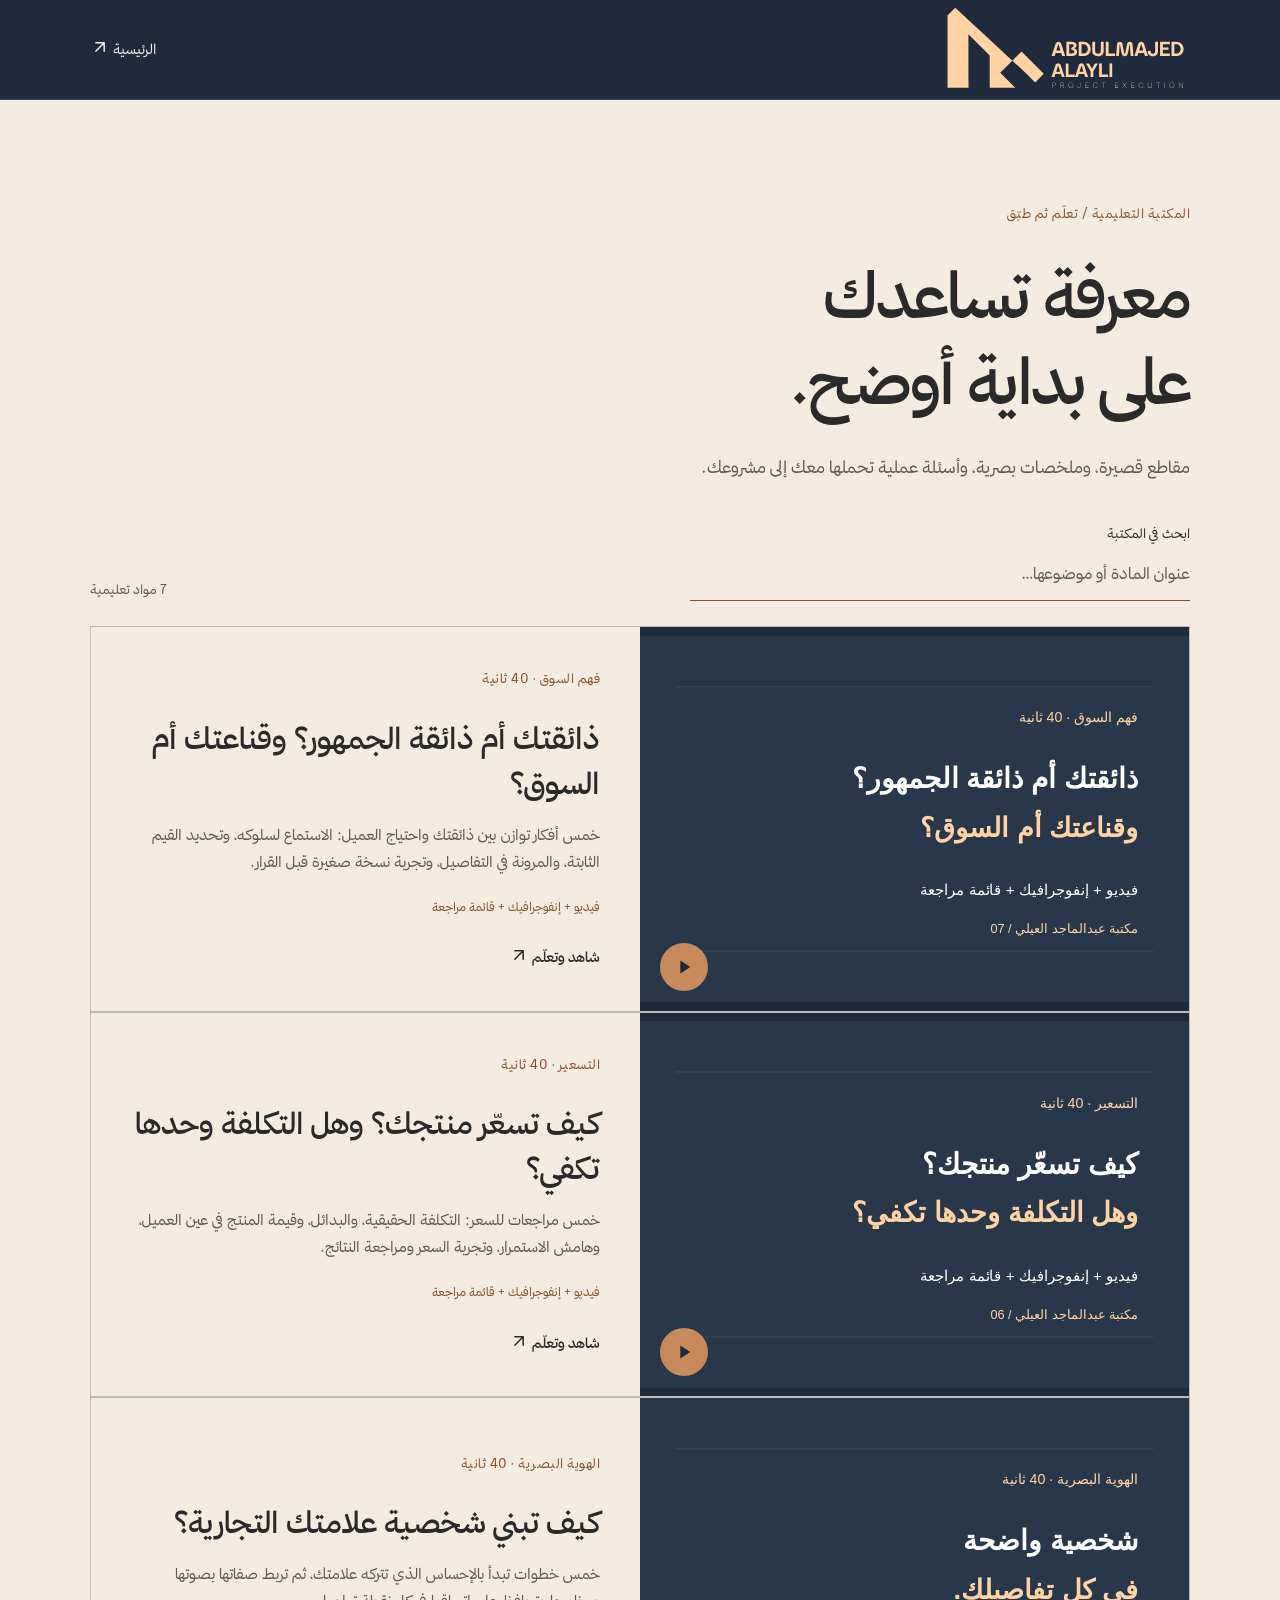
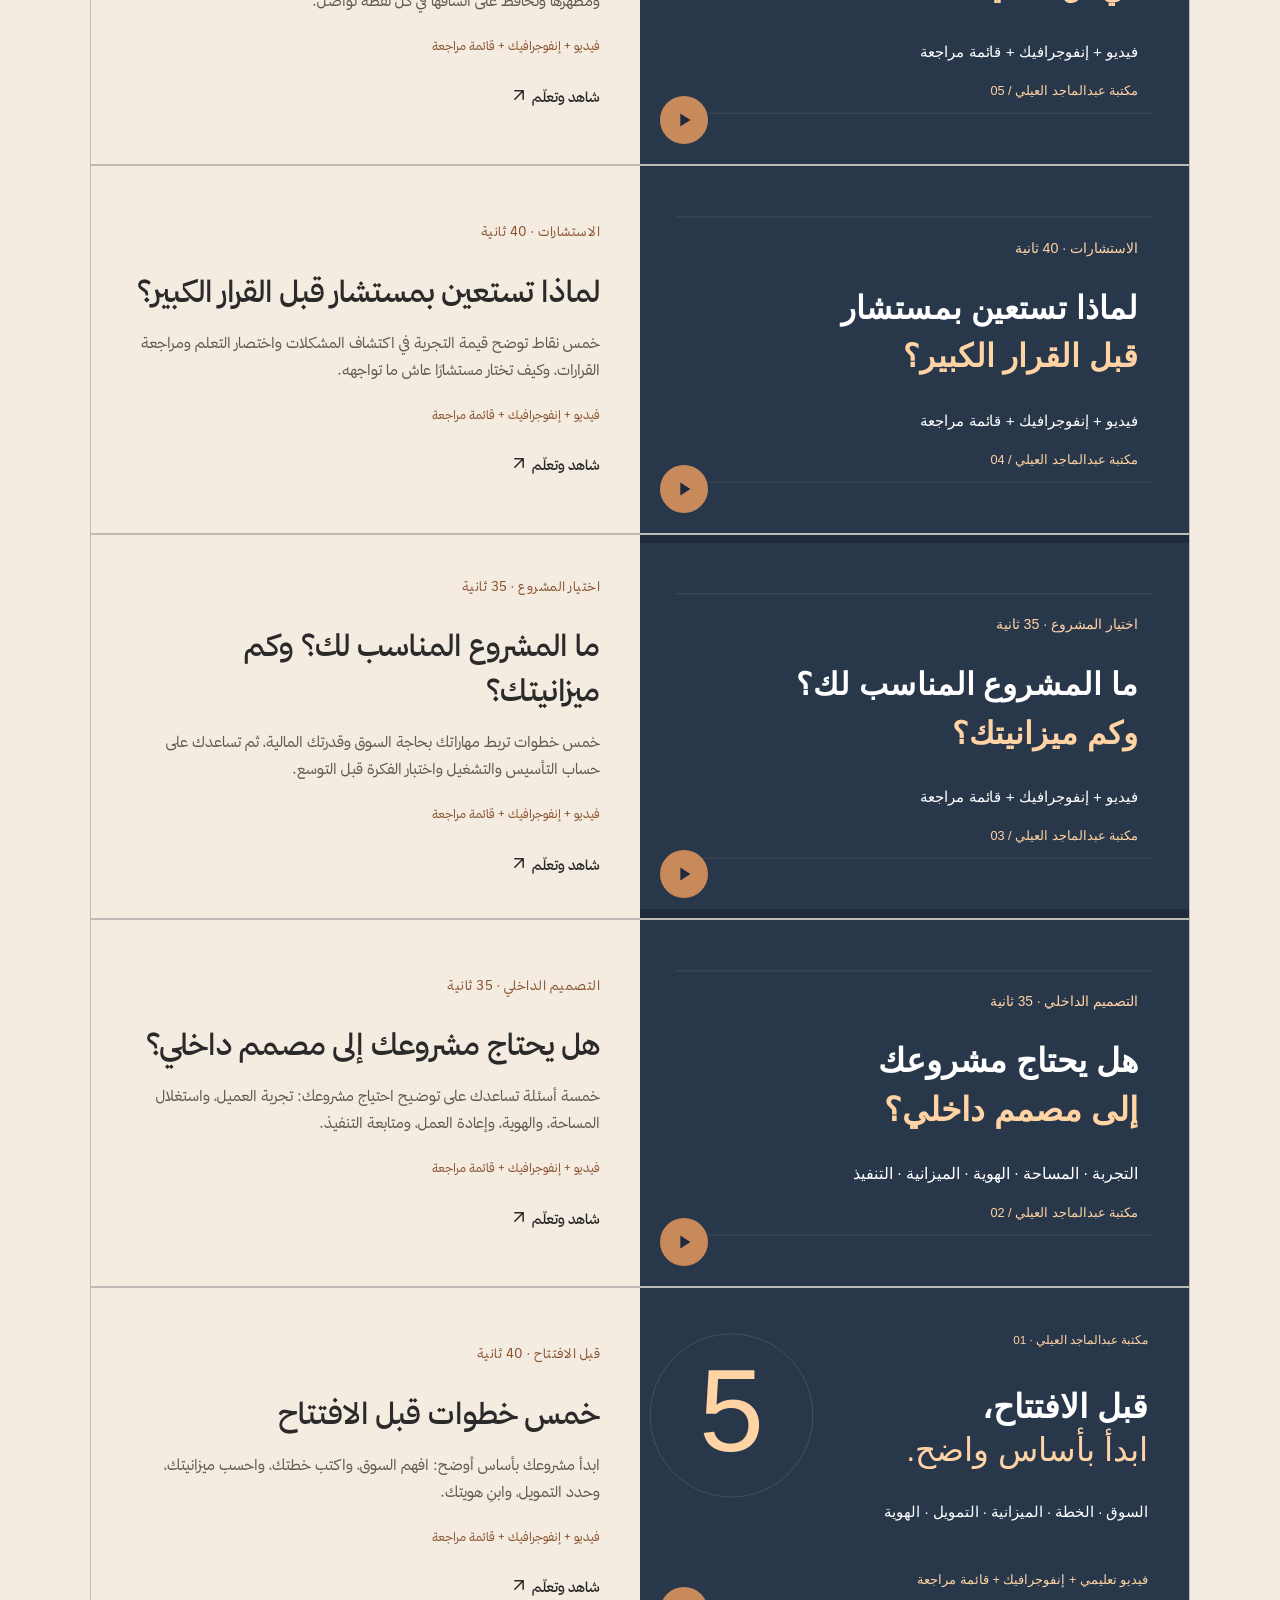
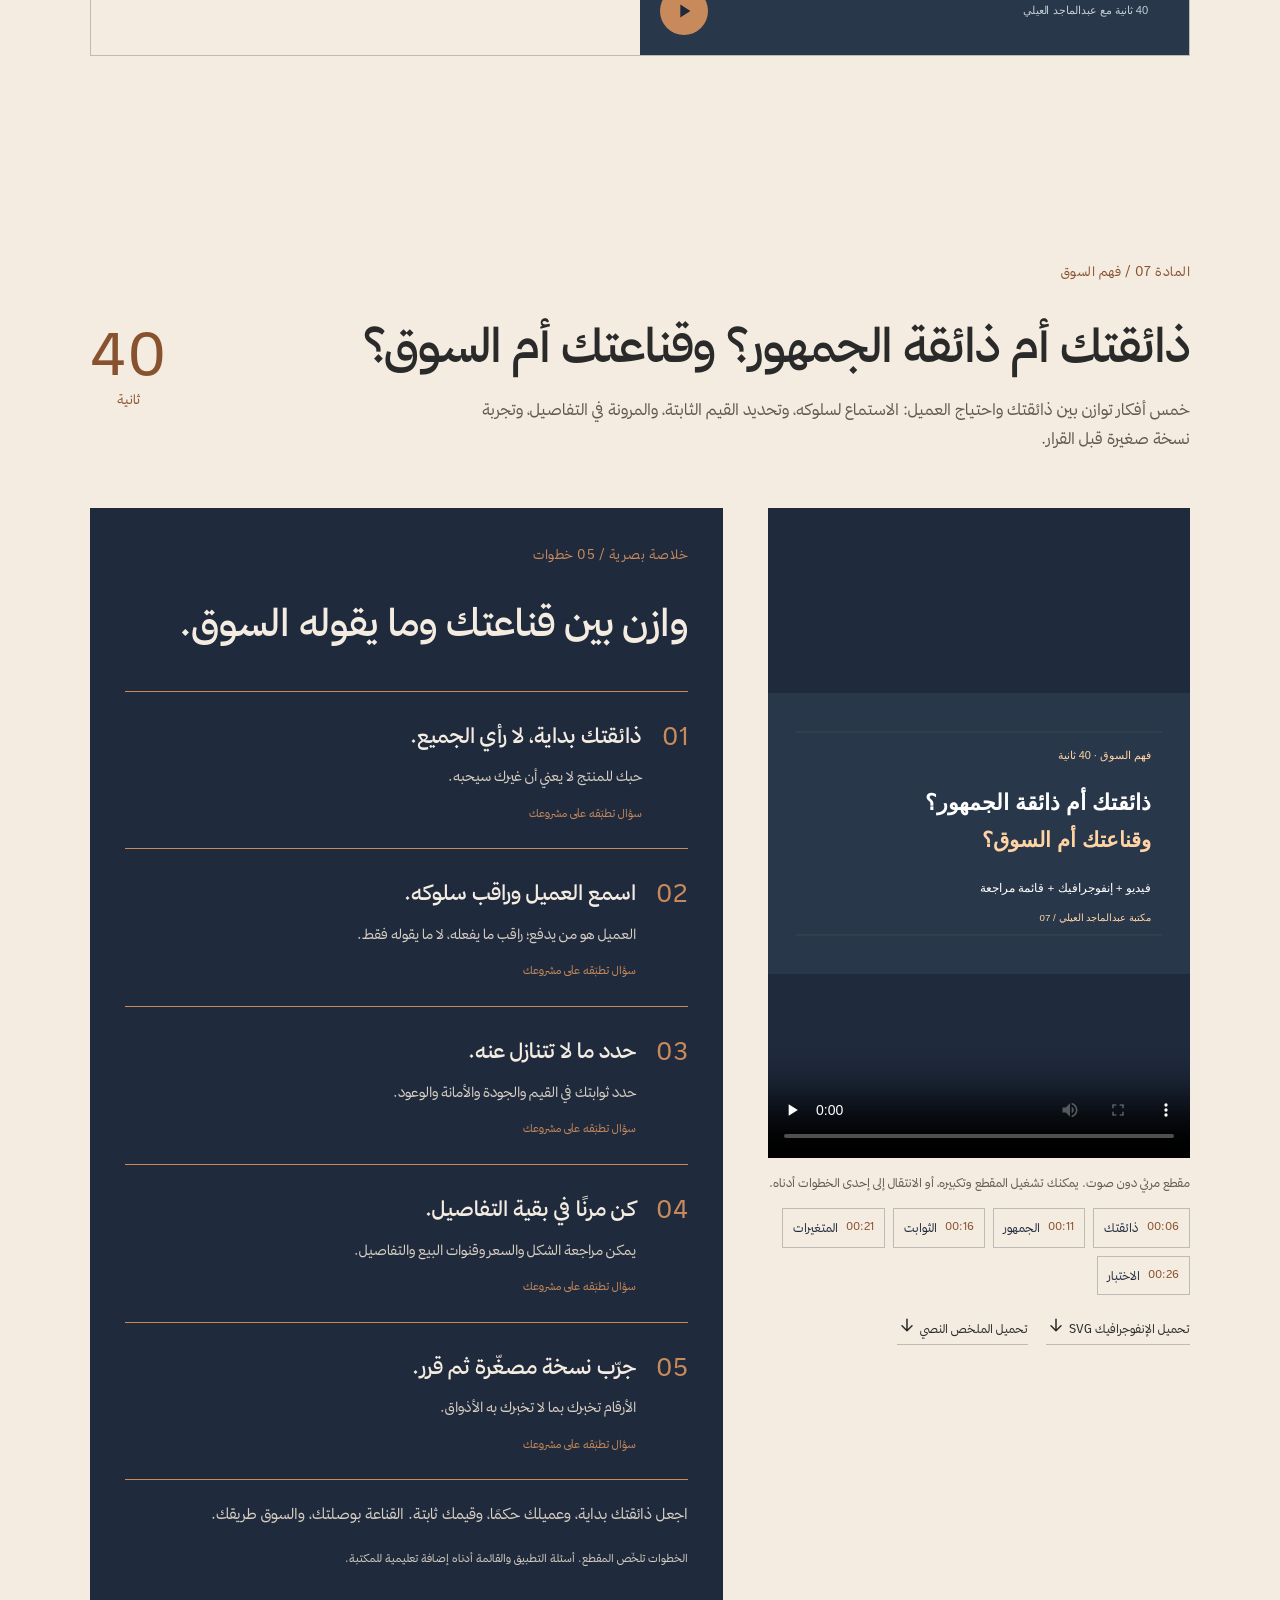
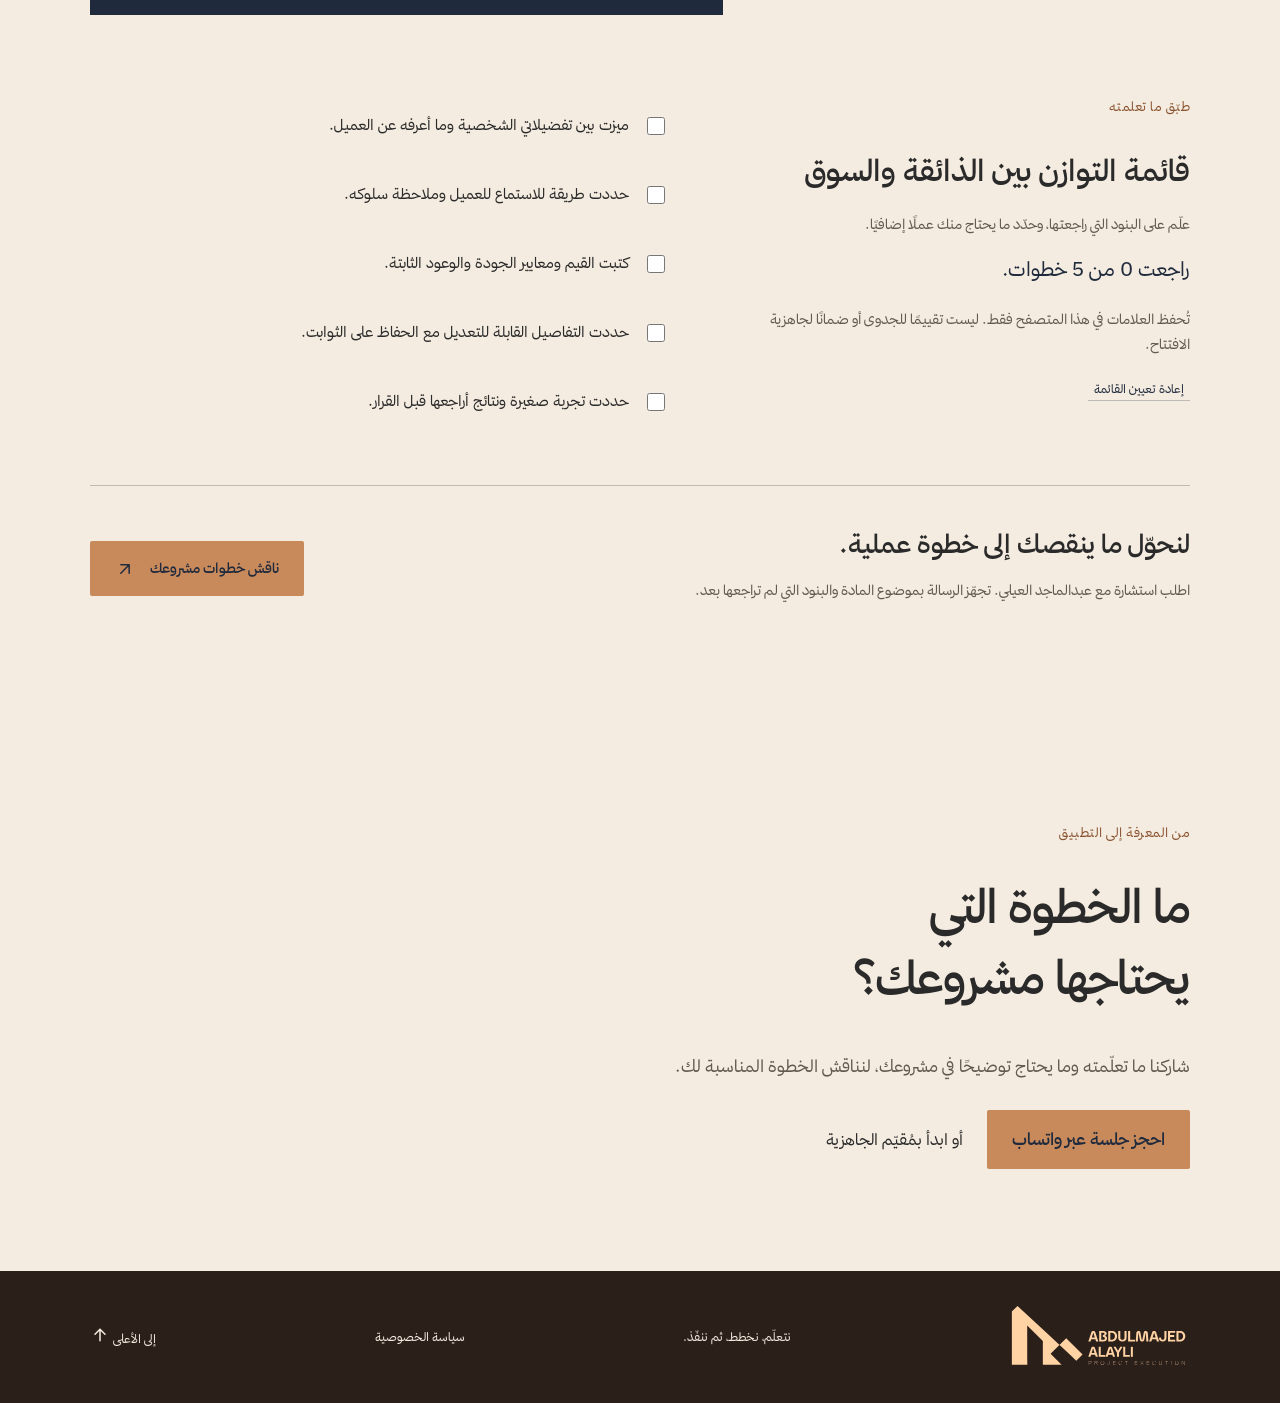
==== commit 1d4385b2: "Clarify service benefits and consultation path" ====
--- a/library.html
+++ b/library.html
@@ -29,6 +29,7 @@
 <link rel="stylesheet" href="enhancements.css?v=20261108-vectors2">
 <script type="application/ld+json">{"@context": "https://schema.org", "@type": "CollectionPage", "name": "المكتبة التعليمية — عبدالماجد العيلي", "url": "https://aleyly.github.io/abdulmajeed-aleyly-portfolio/library.html", "inLanguage": "ar", "mainEntity": [{"@type": "LearningResource", "name": "خمس خطوات قبل الافتتاح", "learningResourceType": "فيديو وإنفوجرافيك وقائمة مراجعة", "educationalLevel": "مبتدئ", "inLanguage": "ar", "url": "https://aleyly.github.io/abdulmajeed-aleyly-portfolio/library.html?lesson=before-opening#lesson-shell"}, {"@type": "LearningResource", "name": "هل يحتاج مشروعك إلى مصمم داخلي؟", "learningResourceType": "فيديو وإنفوجرافيك وقائمة مراجعة", "educationalLevel": "مبتدئ", "inLanguage": "ar", "url": "https://aleyly.github.io/abdulmajeed-aleyly-portfolio/library.html?lesson=interior-designer#lesson-shell"}, {"@type": "LearningResource", "name": "ما المشروع المناسب لك؟ وكم ميزانيتك؟", "learningResourceType": "فيديو وإنفوجرافيك وقائمة مراجعة", "educationalLevel": "مبتدئ", "inLanguage": "ar", "url": "https://aleyly.github.io/abdulmajeed-aleyly-portfolio/library.html?lesson=project-and-budget#lesson-shell"}, {"@type": "LearningResource", "name": "لماذا تستعين بمستشار قبل القرار الكبير؟", "learningResourceType": "فيديو وإنفوجرافيك وقائمة مراجعة", "educationalLevel": "مبتدئ", "inLanguage": "ar", "url": "https://aleyly.github.io/abdulmajeed-aleyly-portfolio/library.html?lesson=why-consultant#lesson-shell"}, {"@type": "LearningResource", "name": "كيف تبني شخصية علامتك التجارية؟", "learningResourceType": "فيديو وإنفوجرافيك وقائمة مراجعة", "educationalLevel": "مبتدئ", "inLanguage": "ar", "url": "https://aleyly.github.io/abdulmajeed-aleyly-portfolio/library.html?lesson=brand-personality#lesson-shell"}, {"@type": "LearningResource", "name": "كيف تسعّر منتجك؟ وهل التكلفة وحدها تكفي؟", "learningResourceType": "فيديو وإنفوجرافيك وقائمة مراجعة", "educationalLevel": "مبتدئ", "inLanguage": "ar", "url": "https://aleyly.github.io/abdulmajeed-aleyly-portfolio/library.html?lesson=pricing#lesson-shell"}, {"@type": "LearningResource", "name": "ذائقتك أم ذائقة الجمهور؟ وقناعتك أم السوق؟", "learningResourceType": "فيديو وإنفوجرافيك وقائمة مراجعة", "educationalLevel": "مبتدئ", "inLanguage": "ar", "url": "https://aleyly.github.io/abdulmajeed-aleyly-portfolio/library.html?lesson=taste-vs-market#lesson-shell"}]}</script>
 <link rel="stylesheet" href="palette.css?v=20261114-colors">
+<link rel="stylesheet" href="conversion.css?v=20261125-preview">
 </head>
 <body class="learning-page">
 <a class="skip-link" href="#main-content">تجاوز إلى المحتوى</a>
@@ -60,8 +61,11 @@
 <div class="eyebrow">من المعرفة إلى التطبيق</div>
 <h2>ما الخطوة التي<br>يحتاجها <em>مشروعك؟</em>
 </h2>
-<p>جرّب مُقيّم الجاهزية، أو شارك عبدالماجد ما تحتاج توضيحه في مشروعك.</p>
-<a class="button peach" href="index.html#consultation-tools">قيّم جاهزية مشروعك <span aria-hidden="true"><svg class="ui-arrow" width="20" height="20" viewBox="0 0 24 24" fill="none" stroke="currentColor" stroke-width="1.8" stroke-linecap="round" stroke-linejoin="round" aria-hidden="true" focusable="false"><path d="M7 17 17 7M7 7h10v10"/></svg></span></a>
+<p>شاركنا ما تعلّمته وما يحتاج توضيحًا في مشروعك، لنناقش الخطوة المناسبة لك.</p>
+<div class="library-next-actions">
+<a class="button peach session-cta" href="https://wa.me/966590008668?text=%D8%A7%D9%84%D8%B3%D9%84%D8%A7%D9%85%20%D8%B9%D9%84%D9%8A%D9%83%D9%85%20%D8%A3%D8%B3%D8%AA%D8%A7%D8%B0%20%D8%B9%D8%A8%D8%AF%D8%A7%D9%84%D9%85%D8%A7%D8%AC%D8%AF%D8%8C%20%D8%A3%D8%B1%D8%BA%D8%A8%20%D9%81%D9%8A%20%D8%AD%D8%AC%D8%B2%20%D8%AC%D9%84%D8%B3%D8%A9%20%D9%84%D9%85%D9%86%D8%A7%D9%82%D8%B4%D8%A9%20%D9%85%D8%B4%D8%B1%D9%88%D8%B9%D9%8A.%0A%D9%86%D9%88%D8%B9%20%D8%A7%D9%84%D9%85%D8%B4%D8%B1%D9%88%D8%B9%3A%20%0A%D8%A7%D9%84%D9%85%D8%AF%D9%8A%D9%86%D8%A9%3A%20%0A%D9%85%D8%B1%D8%AD%D9%84%D8%A9%20%D8%A7%D9%84%D9%85%D8%B4%D8%B1%D9%88%D8%B9%3A%20%0A%D9%85%D8%A7%20%D8%A3%D8%AD%D8%AA%D8%A7%D8%AC%20%D8%A7%D9%84%D9%85%D8%B3%D8%A7%D8%B9%D8%AF%D8%A9%20%D9%81%D9%8A%D9%87%3A%20" target="_blank" rel="noopener noreferrer">احجز جلسة عبر واتساب</a>
+<a class="text-link" href="index.html#consultation-tools">أو ابدأ بمُقيّم الجاهزية</a>
+</div>
 </section>
 </main>
 <footer>
--- a/conversion.css
+++ b/conversion.css
@@ -0,0 +1,16 @@
+/* A clearer path from the existing services and learning content to a conversation. */
+.hero .session-cta,.session-cta{justify-content:center;gap:0;text-align:center;line-height:1.7;font-size:1.0625rem}
+.hero .hero-next-step{font-size:.875rem;line-height:1.9;max-width:39rem;margin:18px auto 0;color:var(--secondary)}
+.contact-prep{margin-block:28px;padding-inline-start:20px;border-inline-start:1px solid var(--accent)}
+.contact-prep h3,.contact-faq h3{font-size:1.125rem;font-weight:500;line-height:1.6;margin:0 0 12px}
+.contact-prep p{margin-bottom:0}
+.contact-faq{margin-block:32px}
+.contact-faq details{border-color:var(--divider)}
+.contact-faq summary{padding:18px 0;gap:16px;justify-content:space-between;font-size:1rem;color:var(--cream);line-height:1.8}
+.contact-faq summary::after{content:'';flex:0 0 9px;width:9px;height:9px;border-right:1.5px solid currentColor;border-bottom:1.5px solid currentColor;transform:rotate(45deg);margin-inline:4px;align-self:center}
+.contact-faq details[open]>summary::after{transform:rotate(225deg)}
+.contact-faq p{margin:0;padding-block:0 20px;font-size:1rem;line-height:1.9}
+.contact-faq p a{text-decoration:underline;text-underline-offset:4px}
+.library-next-actions{display:flex;align-items:center;gap:24px;flex-wrap:wrap;margin-top:28px}
+.library-next-actions .text-link{min-height:44px;font-size:1rem}
+@media(max-width:700px){.hero .hero-next-step{font-size:.875rem}.hero .actions{gap:18px}.contact-prep{padding-inline-start:16px}.contact-faq{margin-block:28px}.library-next-actions{align-items:stretch;flex-direction:column;gap:16px}.library-next-actions .text-link{justify-content:center}.session-cta{width:100%;padding-inline:16px}}
